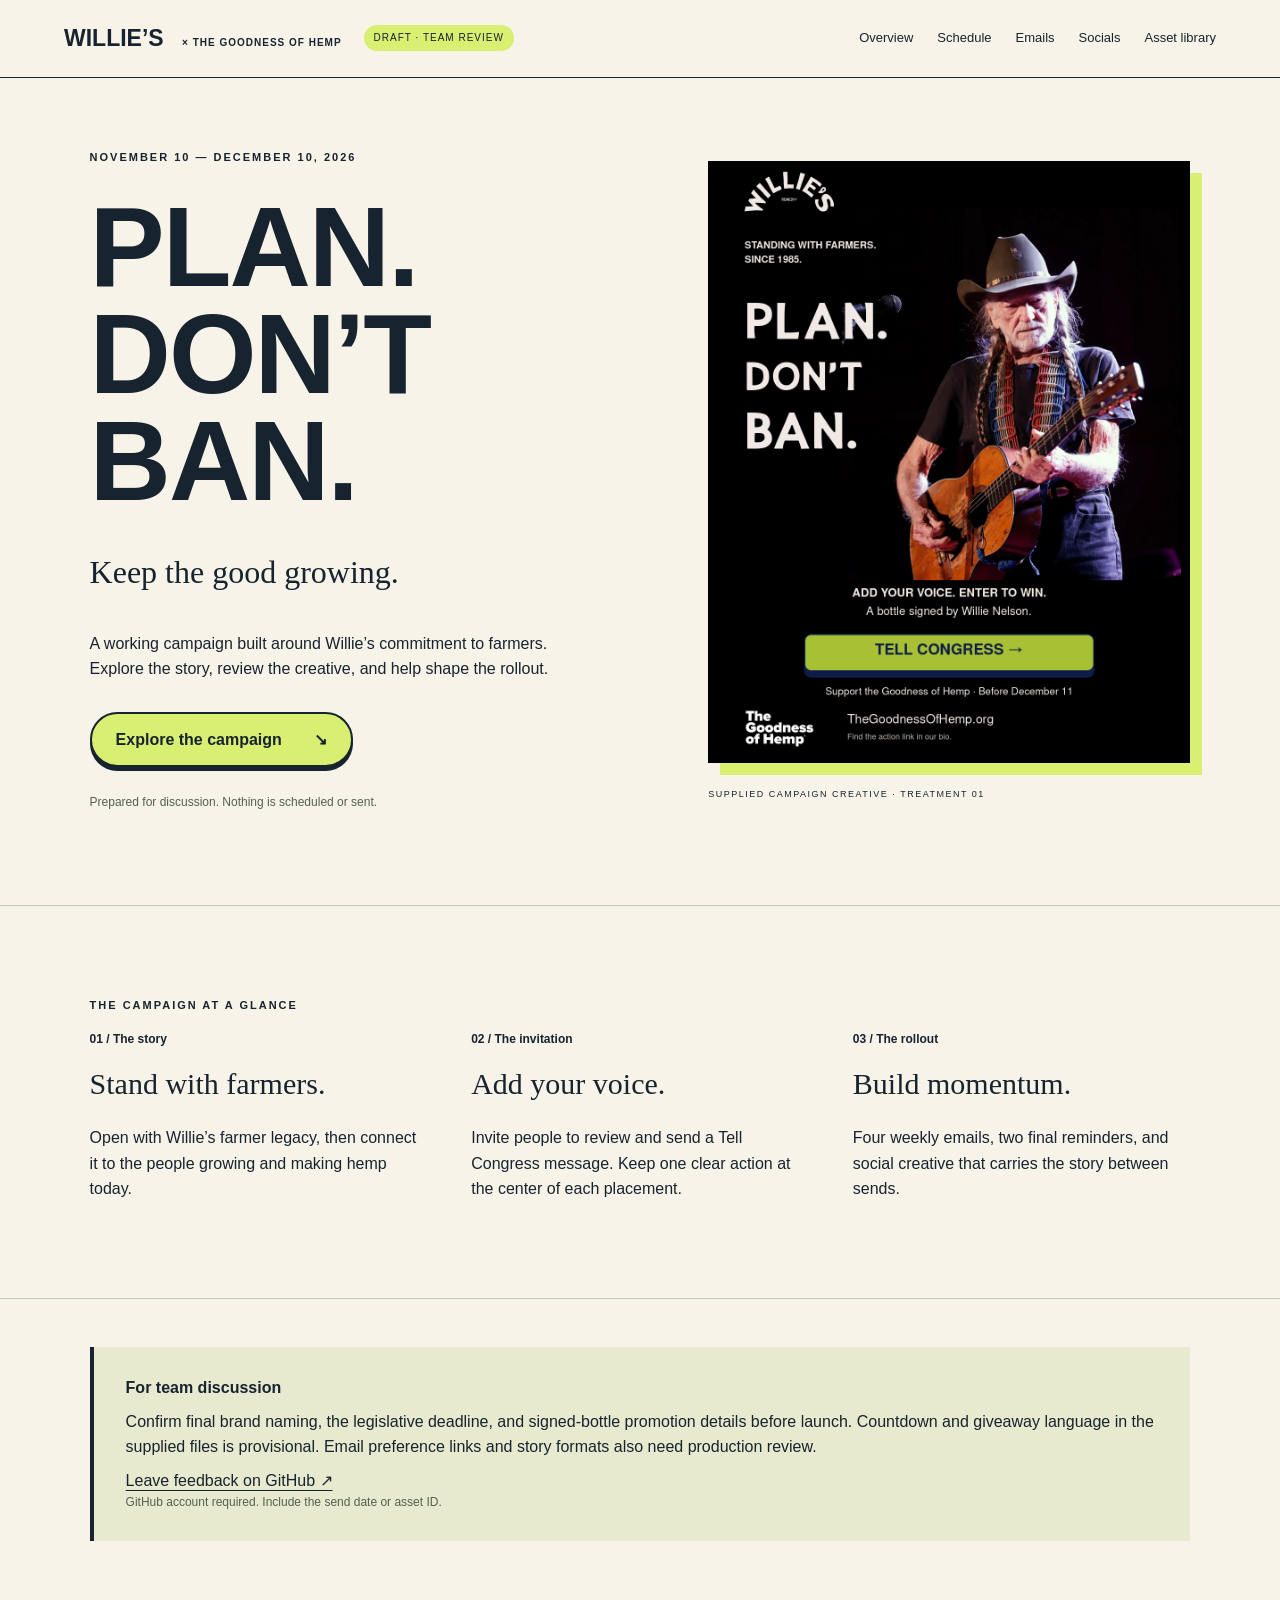
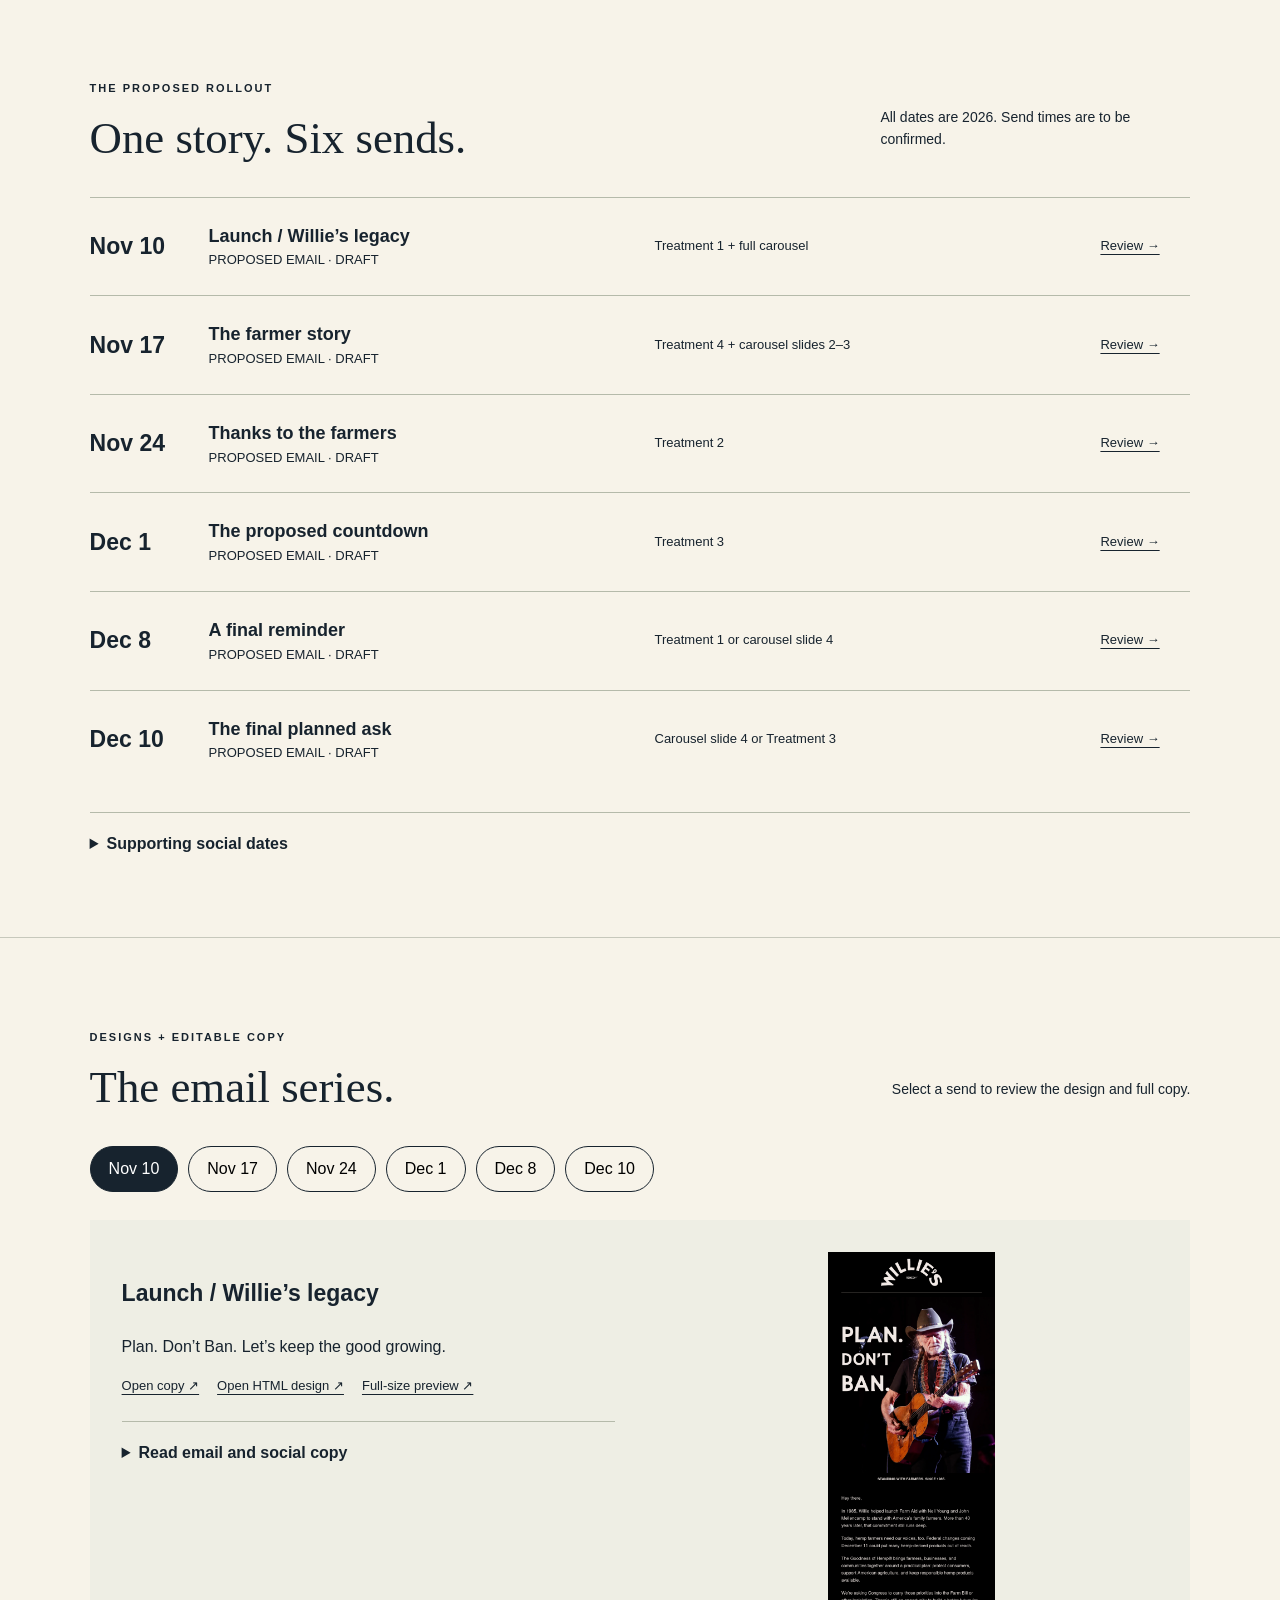
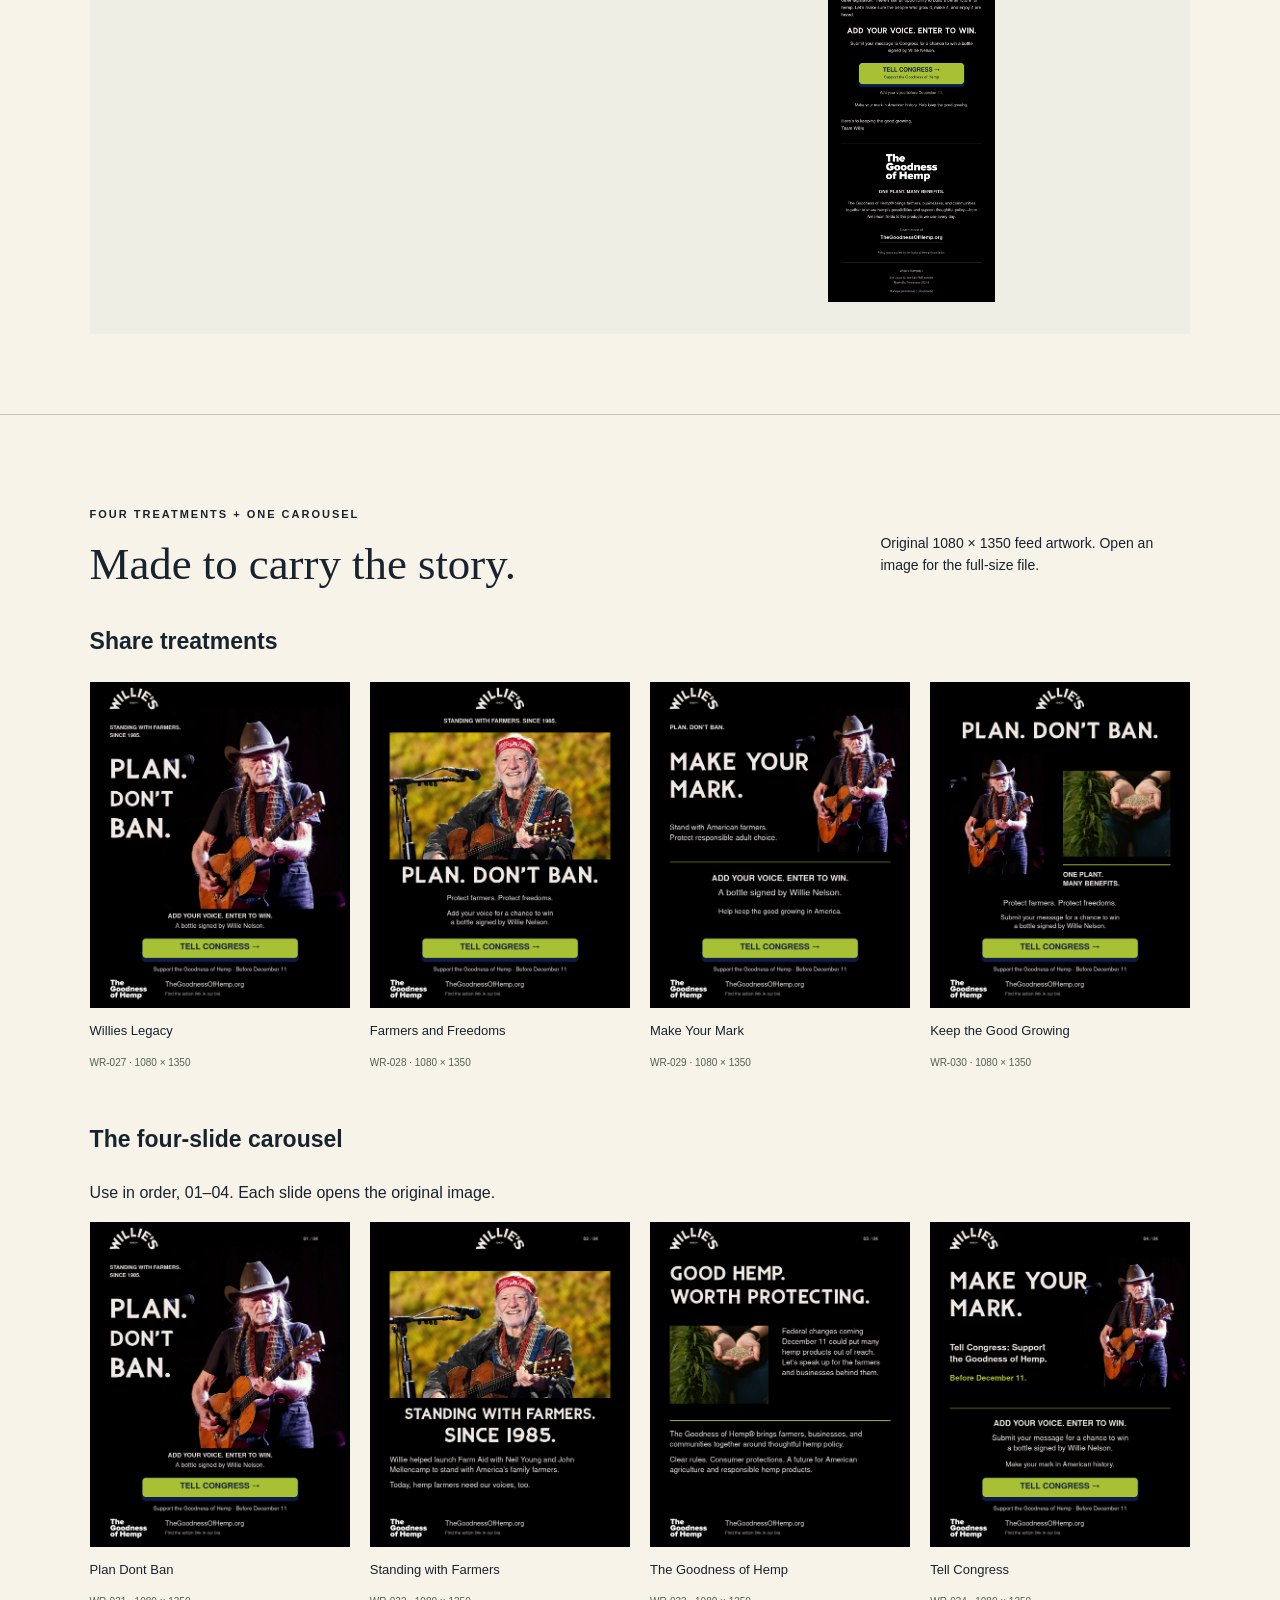
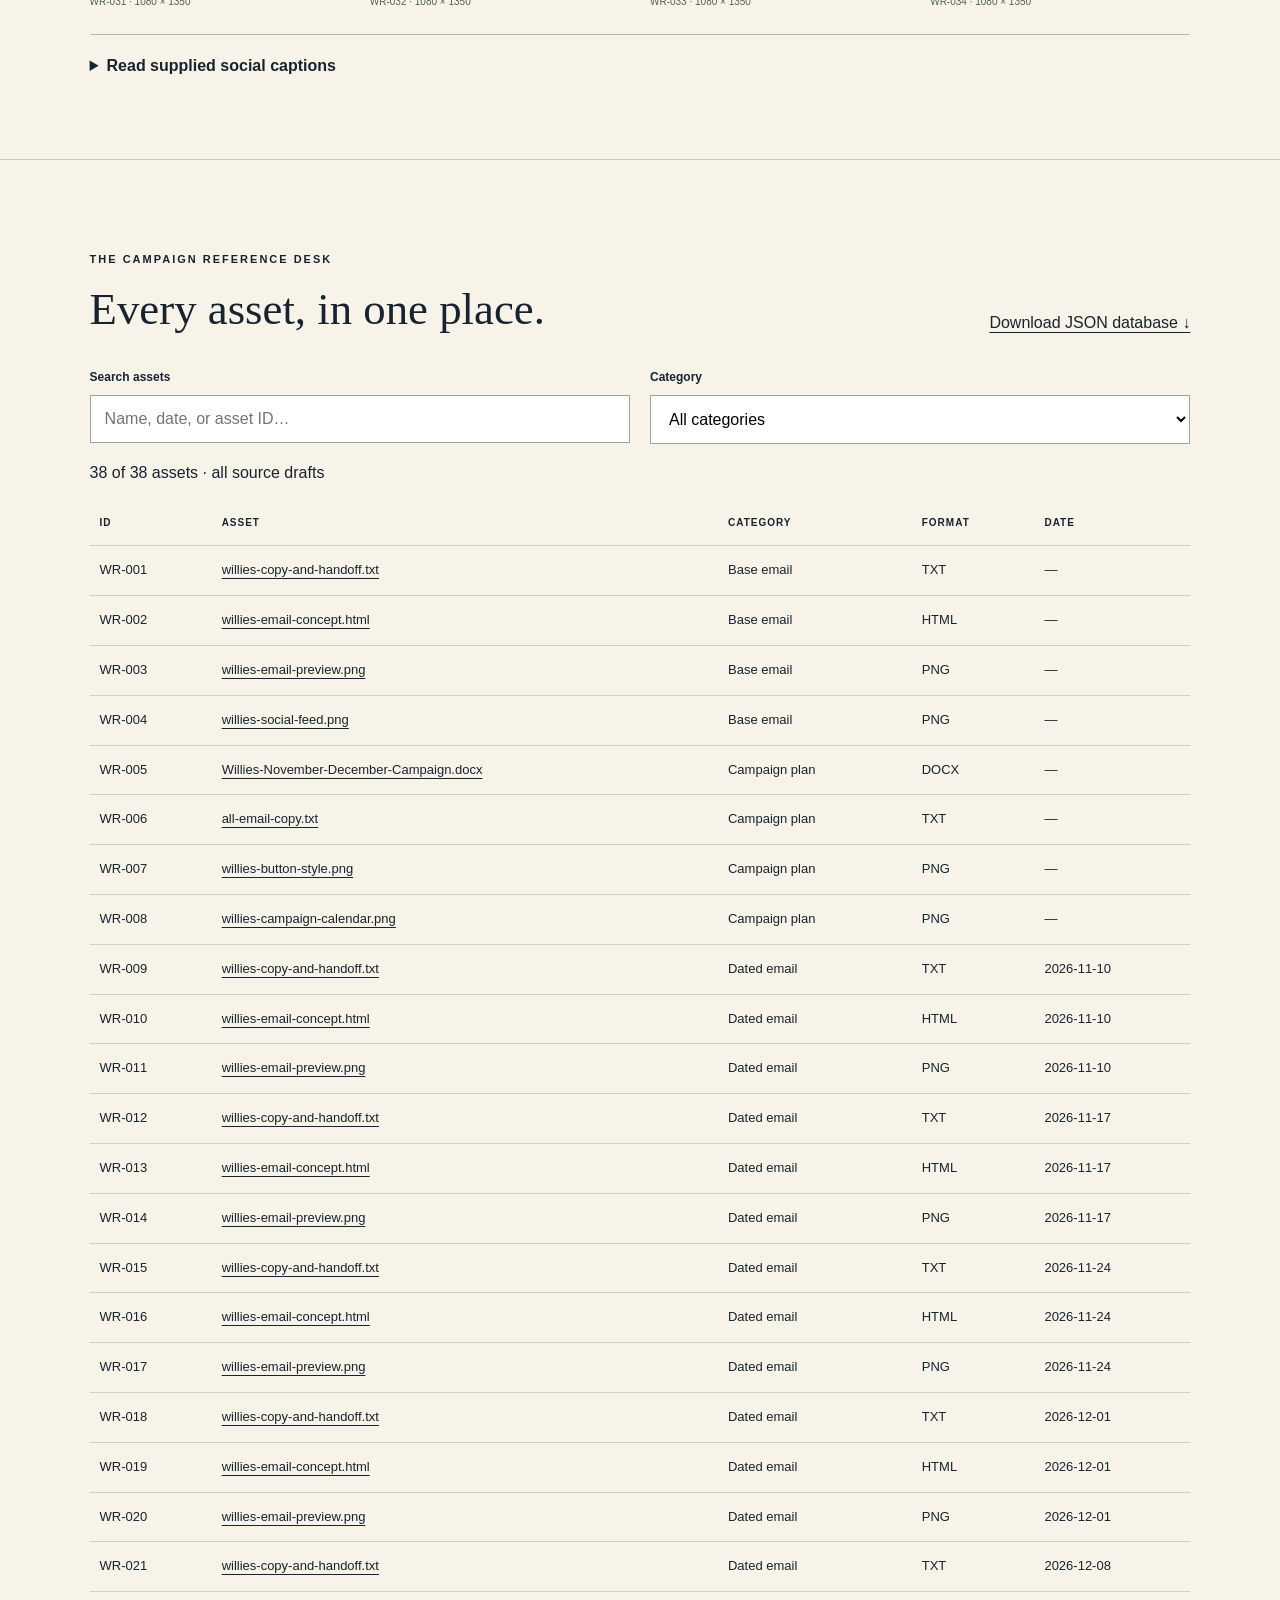
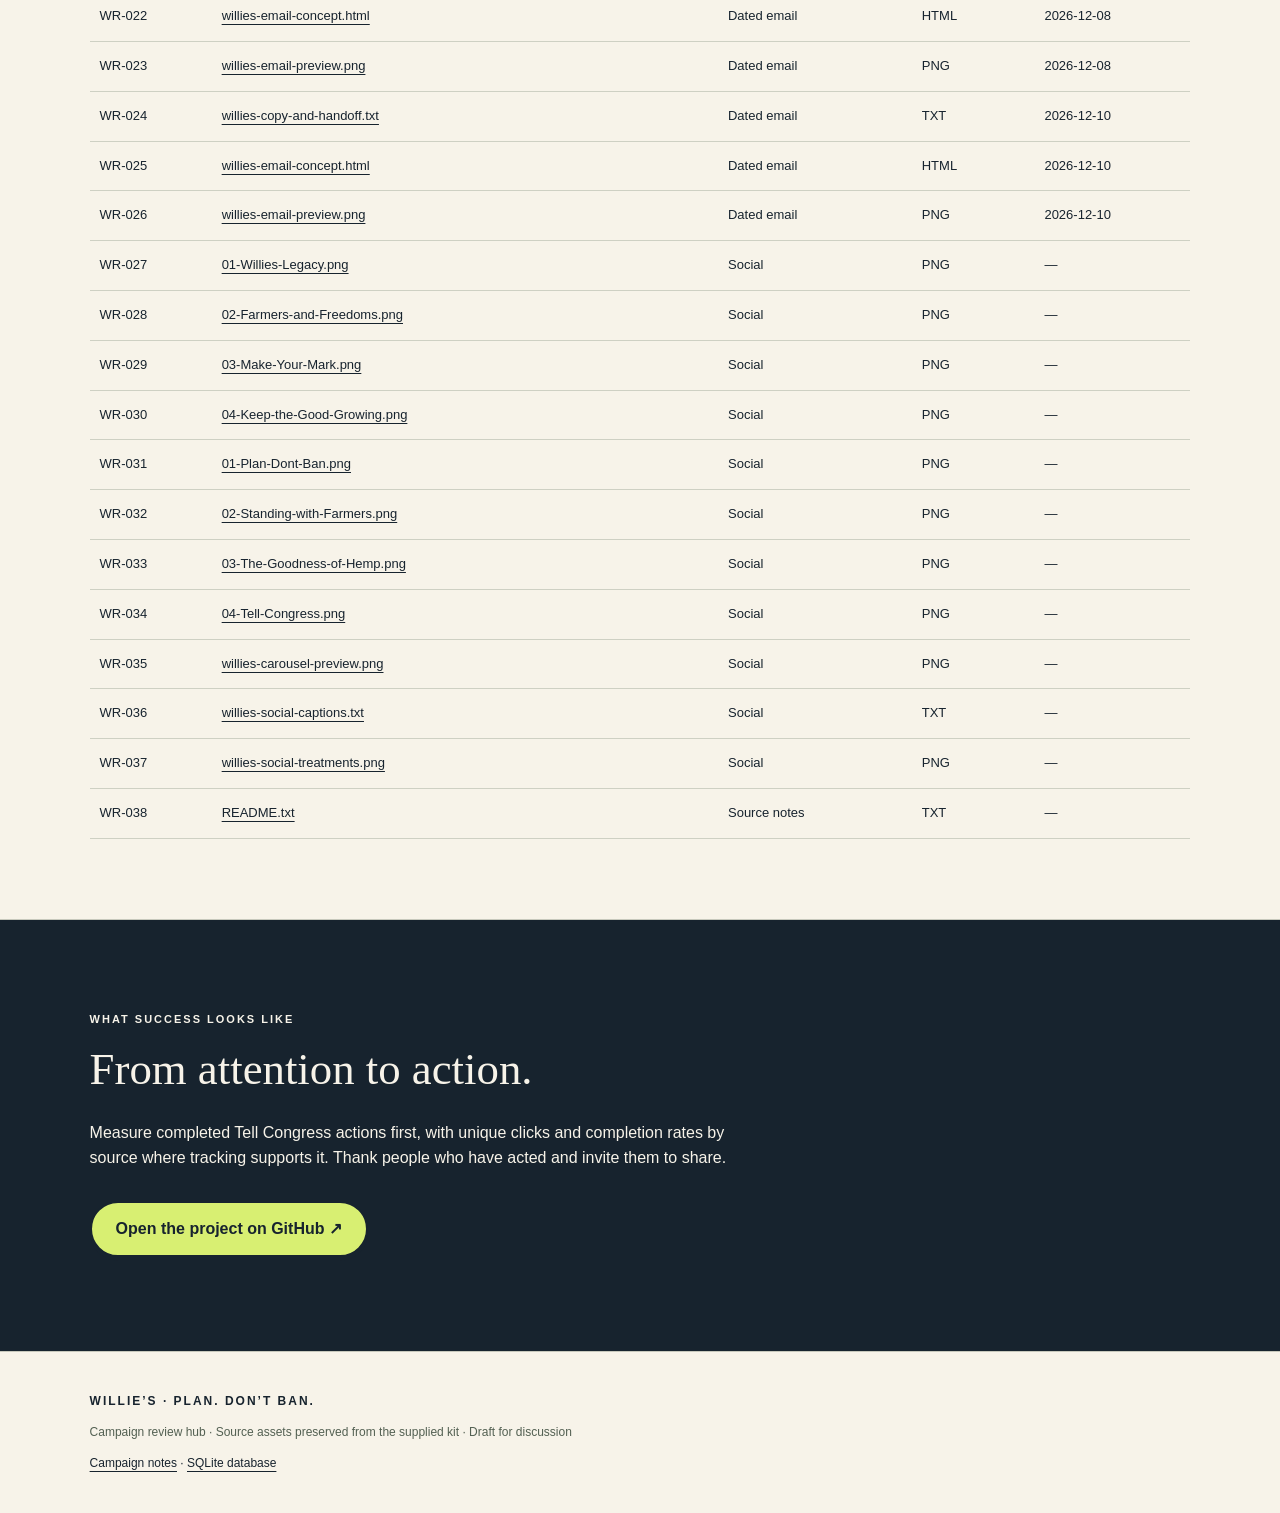
==== index.html @ 74d14308 "Add campaign review website with schedule, emails, and social library" ====
<!doctype html>
<html lang="en"><head><meta charset="utf-8"><meta name="viewport" content="width=device-width,initial-scale=1"><title>Willie’s · Plan. Don’t Ban. | Campaign Review</title><meta name="description" content="Team review hub for Willie’s Plan. Don’t Ban. campaign: schedule, emails, social creative, and asset library."><link rel="stylesheet" href="review.css"></head><body>
<header><a class="brand" href="#overview">WILLIE’S <span>× THE GOODNESS OF HEMP</span></a><span class="status">DRAFT · TEAM REVIEW</span><nav aria-label="Campaign navigation"><a href="#overview">Overview</a><a href="#schedule">Schedule</a><a href="#emails">Emails</a><a href="#social">Socials</a><a href="#library">Asset library</a></nav></header>
<main><section id="overview" class="hero"><div><p class="eyebrow">NOVEMBER 10 — DECEMBER 10, 2026</p><h1>PLAN.<br>DON’T BAN.</h1><p class="intro">Keep the good growing.</p><p>A working campaign built around Willie’s commitment to farmers. Explore the story, review the creative, and help shape the rollout.</p><a class="button" href="#schedule">Explore the campaign <span>↘</span></a><p class="small">Prepared for discussion. Nothing is scheduled or sent.</p></div><figure><img src="assets/04-Social/01-Share-treatments/01-Willies-Legacy.png" alt="Willie’s legacy campaign artwork" fetchpriority="high"><figcaption>SUPPLIED CAMPAIGN CREATIVE · TREATMENT 01</figcaption></figure></section>
<section class="direction"><p class="eyebrow">THE CAMPAIGN AT A GLANCE</p><div class="three"><article><b>01 / The story</b><h2>Stand with farmers.</h2><p>Open with Willie’s farmer legacy, then connect it to the people growing and making hemp today.</p></article><article><b>02 / The invitation</b><h2>Add your voice.</h2><p>Invite people to review and send a Tell Congress message. Keep one clear action at the center of each placement.</p></article><article><b>03 / The rollout</b><h2>Build momentum.</h2><p>Four weekly emails, two final reminders, and social creative that carries the story between sends.</p></article></div></section>
<aside class="reviewnote"><strong>For team discussion</strong><p>Confirm final brand naming, the legislative deadline, and signed-bottle promotion details before launch. Countdown and giveaway language in the supplied files is provisional. Email preference links and story formats also need production review.</p><a href="https://github.com/Tangent-West/GOH_willies/issues/new" target="_blank" rel="noopener">Leave feedback on GitHub ↗</a><span class="small">GitHub account required. Include the send date or asset ID.</span></aside>
<section id="schedule"><div class="sectionhead"><div><p class="eyebrow">THE PROPOSED ROLLOUT</p><h2>One story. Six sends.</h2></div><p>All dates are 2026. Send times are to be confirmed.</p></div><div class="schedule" id="scheduleRows"></div><details><summary>Supporting social dates</summary><p>Nov 12: full carousel · Nov 19: farmer story · Nov 26: community thanks · Dec 3: carousel reshare · Dec 9: story reminder. Adapt supplied feed artwork for stories before posting.</p></details></section>
<section id="emails"><div class="sectionhead"><div><p class="eyebrow">DESIGNS + EDITABLE COPY</p><h2>The email series.</h2></div><p>Select a send to review the design and full copy.</p></div><div id="emailTabs" class="tabs" role="group" aria-label="Choose an email"></div><div class="emailreview"><div><h3 id="emailTitle"></h3><p id="emailSubject"></p><div id="emailLinks" class="links"></div><details><summary>Read email and social copy</summary><pre id="emailCopy"></pre></details></div><a id="emailImageLink" target="_blank" rel="noopener"><img id="emailImage" alt="Selected campaign email design" loading="lazy"></a></div></section>
<section id="social"><div class="sectionhead"><div><p class="eyebrow">FOUR TREATMENTS + ONE CAROUSEL</p><h2>Made to carry the story.</h2></div><p>Original 1080 × 1350 feed artwork. Open an image for the full-size file.</p></div><h3>Share treatments</h3><div id="socialGrid" class="grid"></div><h3 class="subhead">The four-slide carousel</h3><p>Use in order, 01–04. Each slide opens the original image.</p><div id="carouselGrid" class="grid"></div><details><summary>Read supplied social captions</summary><pre id="socialCopy"></pre></details></section>
<section id="library"><div class="sectionhead"><div><p class="eyebrow">THE CAMPAIGN REFERENCE DESK</p><h2>Every asset, in one place.</h2></div><a href="asset-catalog.json" download>Download JSON database ↓</a></div><div class="filters"><label>Search assets<input id="search" type="search" placeholder="Name, date, or asset ID…"></label><label>Category<select id="category"><option value="">All categories</option><option>Base email</option><option>Campaign plan</option><option>Dated email</option><option>Social</option><option>Source notes</option></select></label></div><p id="count" aria-live="polite"></p><div class="tablewrap"><table><thead><tr><th>ID</th><th>Asset</th><th>Category</th><th>Format</th><th>Date</th></tr></thead><tbody id="assetRows"></tbody></table></div></section>
<section class="closing"><p class="eyebrow">WHAT SUCCESS LOOKS LIKE</p><h2>From attention to action.</h2><p>Measure completed Tell Congress actions first, with unique clicks and completion rates by source where tracking supports it. Thank people who have acted and invite them to share.</p><a class="button" href="https://github.com/Tangent-West/GOH_willies">Open the project on GitHub ↗</a></section></main><footer><b>WILLIE’S · PLAN. DON’T BAN.</b><p>Campaign review hub · Source assets preserved from the supplied kit · Draft for discussion</p><a href="README.md">Campaign notes</a> · <a href="asset-catalog.sqlite" download>SQLite database</a></footer><script src="review-data.js"></script><script src="review.js"></script></body></html>
---- review.css ----
*{box-sizing:border-box}html{scroll-behavior:smooth;scroll-padding-top:150px}body{margin:0;background:#f7f3e9;color:#17232e;font:16px/1.6 Arial,sans-serif}a{color:inherit;text-underline-offset:4px}a:focus-visible,button:focus-visible,input:focus-visible,select:focus-visible,summary:focus-visible{outline:3px solid #587700;outline-offset:5px}header{position:sticky;top:0;z-index:10;background:#f7f3e9f5;border-bottom:1px solid #17232e;padding:20px 5%;display:flex;align-items:center;gap:22px;flex-wrap:wrap}.brand{font-weight:900;font-size:23px;text-decoration:none}.brand span{font-size:10px;letter-spacing:1px;margin-left:12px}.status{font-size:10px;letter-spacing:1px;background:#d8ef72;padding:5px 10px;border-radius:30px}nav{display:flex;gap:24px;margin-left:auto}nav a{font-size:13px;text-decoration:none}nav a:hover{text-decoration:underline}main{max-width:1440px;margin:auto}section{padding:80px 7%;border-bottom:1px solid #c7c8bc}.hero{display:grid;grid-template-columns:1.1fr 1fr;gap:8%;align-items:center;padding-top:60px}.eyebrow{font-size:11px;font-weight:700;letter-spacing:2px}h1{font-family:Impact,'Arial Black',sans-serif;font-size:clamp(64px,8.8vw,128px);line-height:.95;letter-spacing:-2px;margin:28px 0}h2{font-family:Georgia,serif;font-size:clamp(28px,3.5vw,46px);line-height:1.15;font-weight:400;margin:16px 0 24px}h3{font-size:23px}.hero p{max-width:470px}.intro{font-family:Georgia,serif;font-size:32px}.button{display:inline-flex;background:#d8ef72;border:2px solid #17232e;border-radius:28px;box-shadow:0 4px 0 #17232e;padding:13px 24px;font-weight:bold;text-decoration:none;gap:32px;margin:14px 0}.button:hover{transform:translateY(-2px)}figure{margin:0}figure img{width:100%;display:block;box-shadow:12px 12px 0 #d8ef72}figcaption{font-size:9px;letter-spacing:1.5px;margin-top:24px}.small{font-size:12px;color:#536052;display:block}.three{display:grid;grid-template-columns:repeat(3,1fr);gap:44px}.three b{font-size:12px}.three h2{font-size:30px}.reviewnote{margin:48px 7%;padding:28px 32px;background:#e7eacf;border-left:4px solid #17232e}.reviewnote p{margin:8px 0}.sectionhead{display:flex;justify-content:space-between;align-items:end;gap:30px;margin-bottom:32px}.sectionhead>p{max-width:310px;font-size:14px}.sectionhead h2{margin-bottom:0}.schedule article{display:grid;grid-template-columns:95px 1fr 1fr 90px;gap:24px;align-items:center;padding:24px 0;border-top:1px solid #b5baaa}.schedule strong{font-size:23px}.schedule h3{margin:0;font-size:18px}.schedule p{font-size:13px;margin:0}.schedule a{font-size:13px}details{margin-top:24px;border-top:1px solid #b5baaa;padding-top:18px}summary{font-weight:bold;cursor:pointer}.tabs{display:flex;gap:10px;flex-wrap:wrap;margin-bottom:28px}button{font:inherit;cursor:pointer;background:transparent;border:1px solid #17232e;border-radius:30px;padding:9px 18px}button[aria-pressed=true]{background:#17232e;color:#fff}.emailreview{display:grid;grid-template-columns:1fr 1fr;gap:50px;background:#eeeee4;padding:32px}.emailreview img{display:block;width:100%;max-height:650px;object-fit:contain;object-position:top}.links{display:flex;flex-wrap:wrap;gap:18px;font-size:13px}pre{white-space:pre-wrap;font:14px/1.7 Arial,sans-serif;max-height:550px;overflow:auto}.grid{display:grid;grid-template-columns:repeat(4,1fr);gap:20px}.grid img{display:block;width:100%;transition:transform .2s}.grid a:hover img{transform:translateY(-4px)}.grid p{font-size:13px}.grid .small{font-size:10px}.subhead{margin-top:50px}.filters{display:flex;gap:20px}label{font-size:12px;font-weight:bold;flex:1}input,select{display:block;width:100%;margin-top:8px;padding:14px;border:1px solid #9da58f;border-radius:0;background:#fff;font:16px Arial,sans-serif}table{width:100%;border-collapse:collapse;font-size:13px}th,td{text-align:left;border-bottom:1px solid #ced0c3;padding:14px 10px}th{font-size:10px;text-transform:uppercase;letter-spacing:1px}.tablewrap{overflow:auto}.closing{background:#17232e;color:#f7f3e9}.closing p{max-width:650px}.closing .button{color:#17232e}footer{padding:40px 7%;font-size:12px}footer b{letter-spacing:2px}footer p{color:#536052}@media(max-width:800px){header{padding:15px 5%;gap:12px}nav{width:100%;gap:20px;overflow:auto}.brand span{display:none}section{padding:50px 6%}.hero{grid-template-columns:1fr;gap:40px}.hero figure{max-width:450px}.three{grid-template-columns:1fr;gap:20px}.sectionhead{display:block}.schedule article{grid-template-columns:75px 1fr}.schedule article p{grid-column:2}.schedule article a{grid-column:2}.emailreview{grid-template-columns:1fr;padding:20px;gap:25px}.grid{grid-template-columns:repeat(2,1fr)}.filters{flex-direction:column}.reviewnote{margin:30px 6%}h1{font-size:86px}}@media(prefers-reduced-motion:reduce){html{scroll-behavior:auto}*{transition:none!important}}
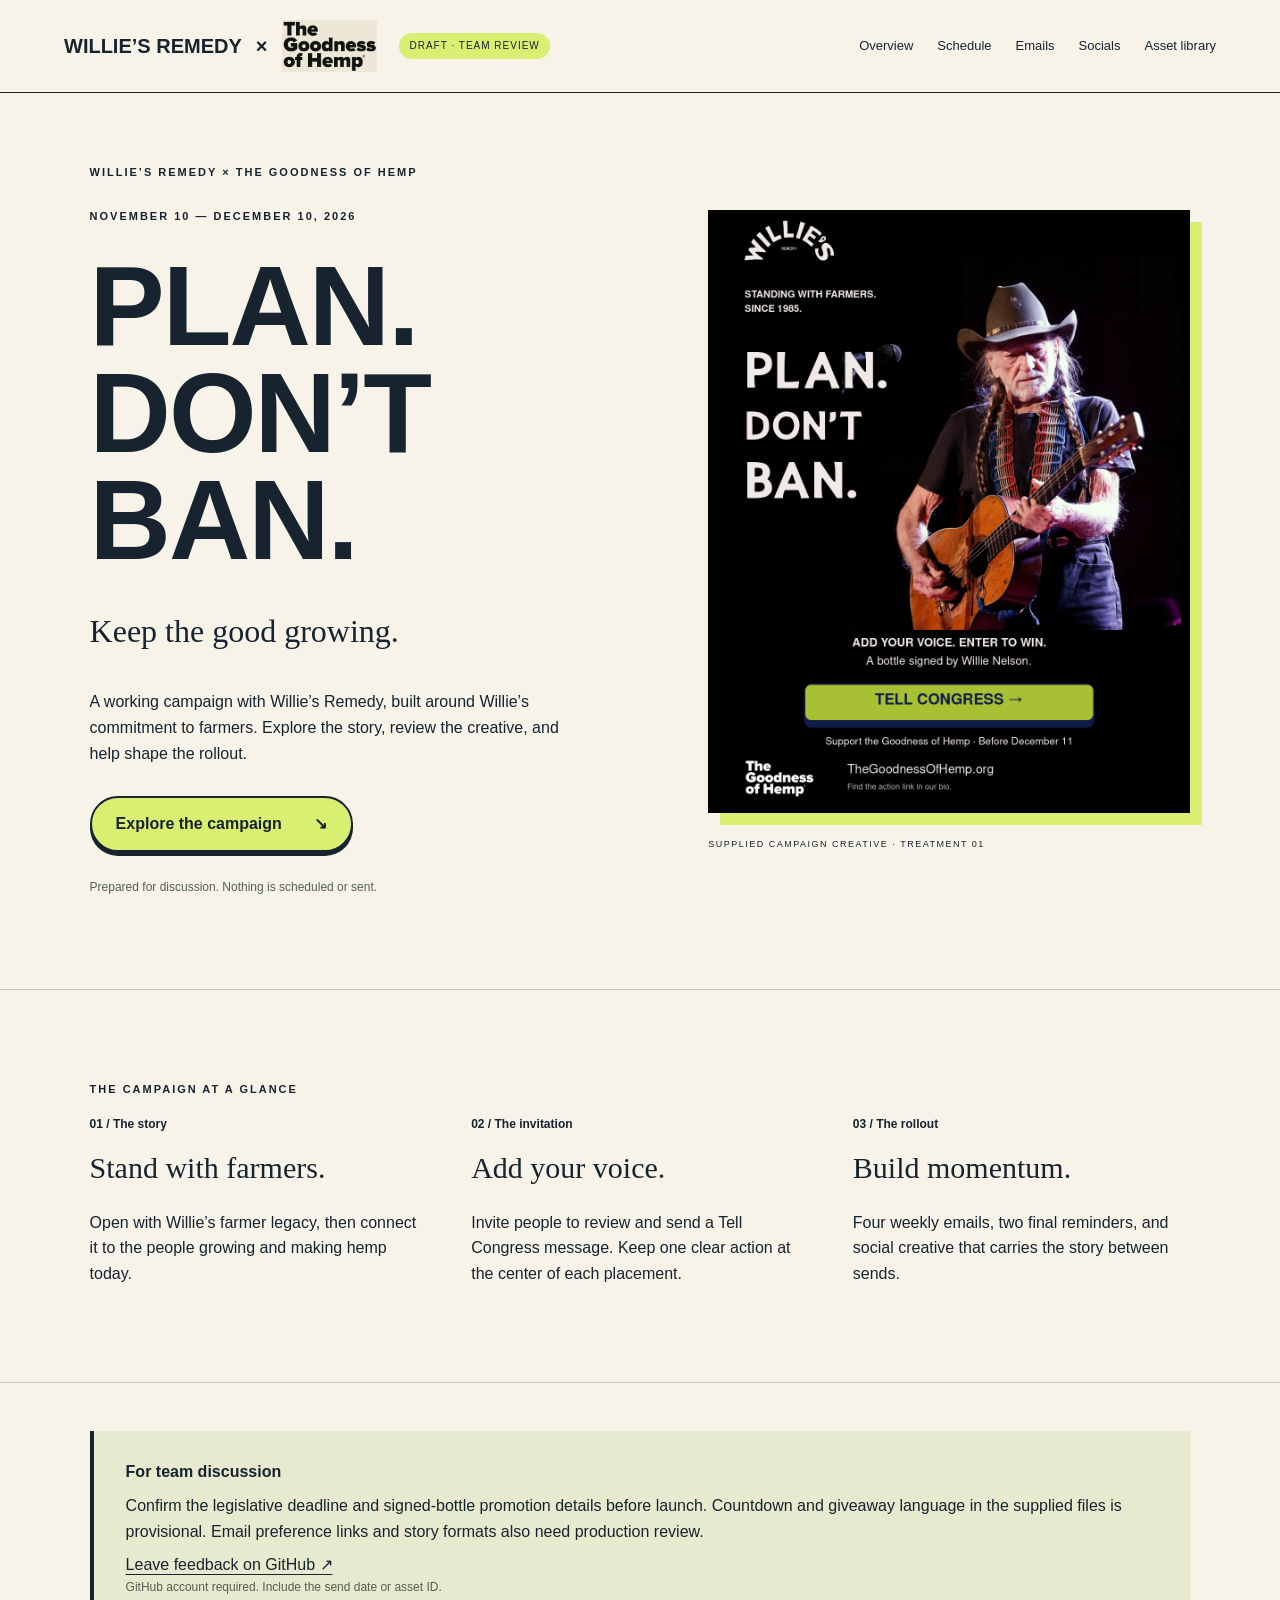
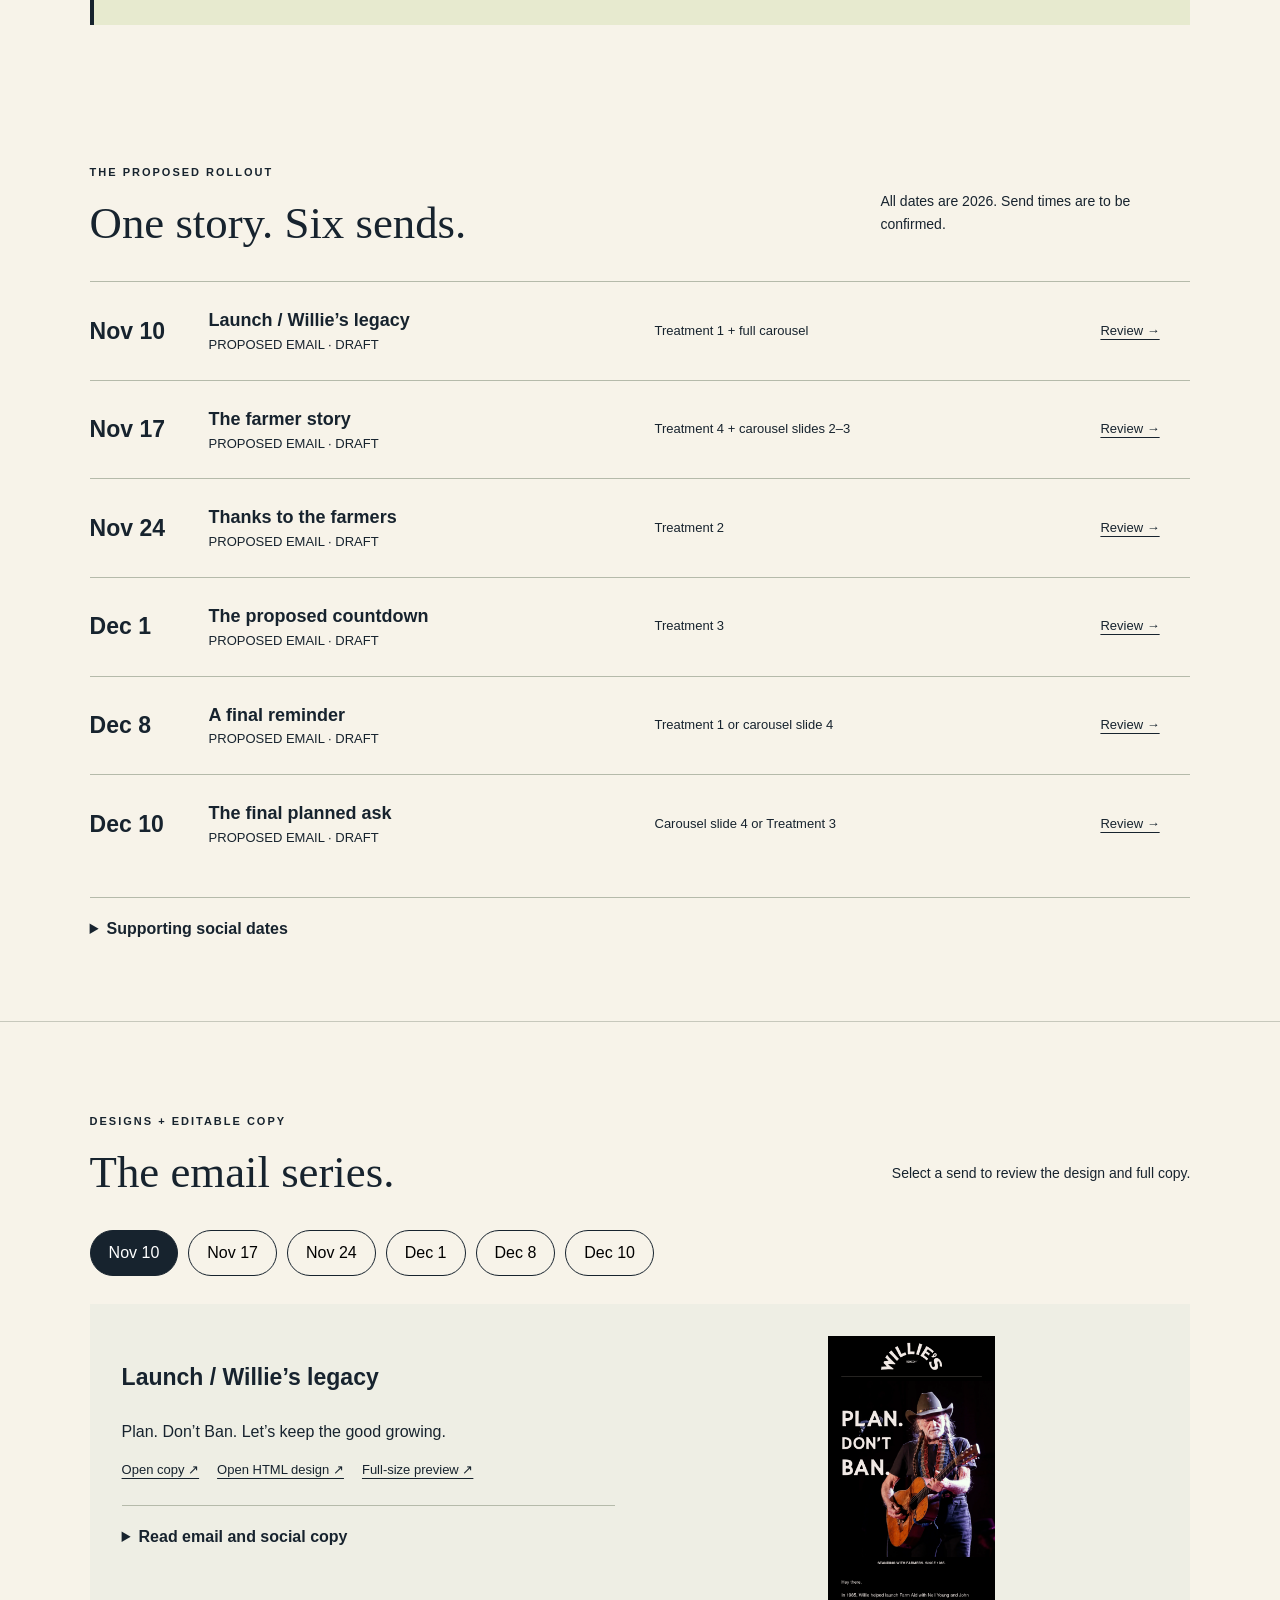
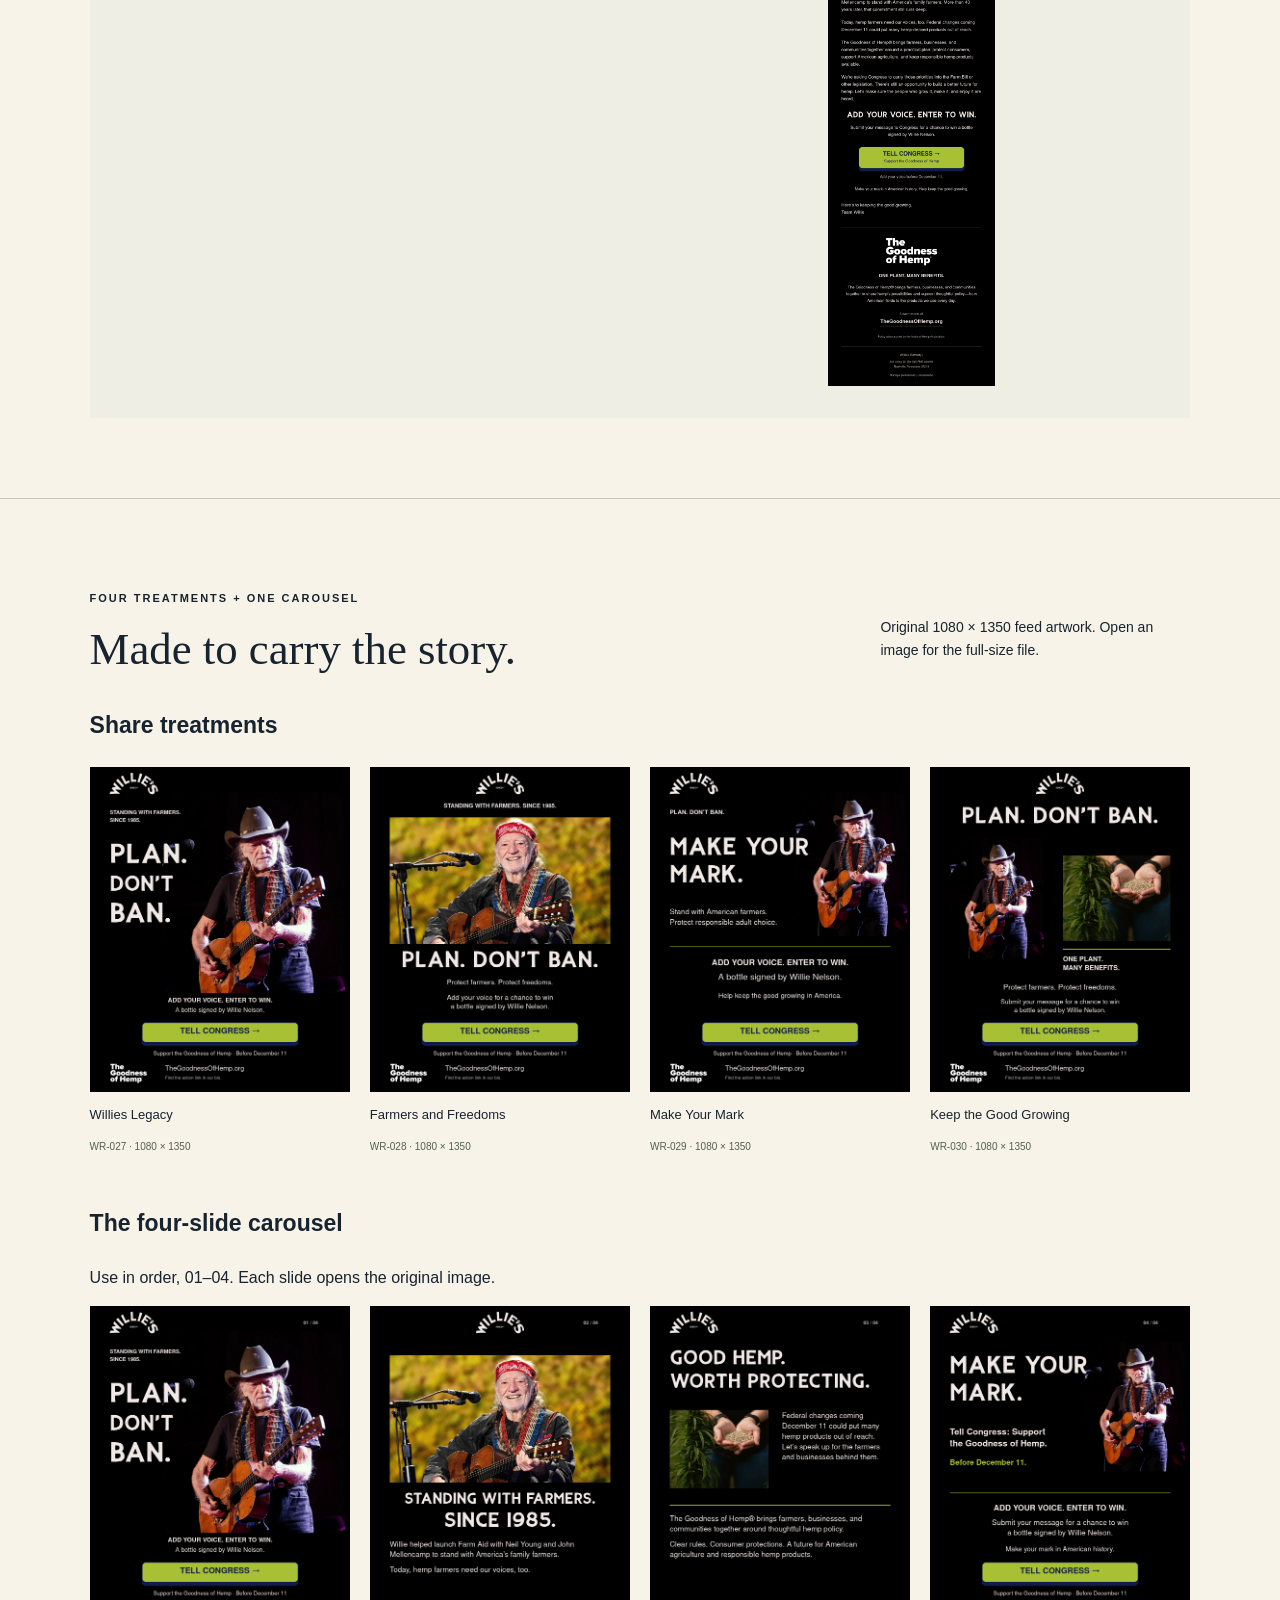
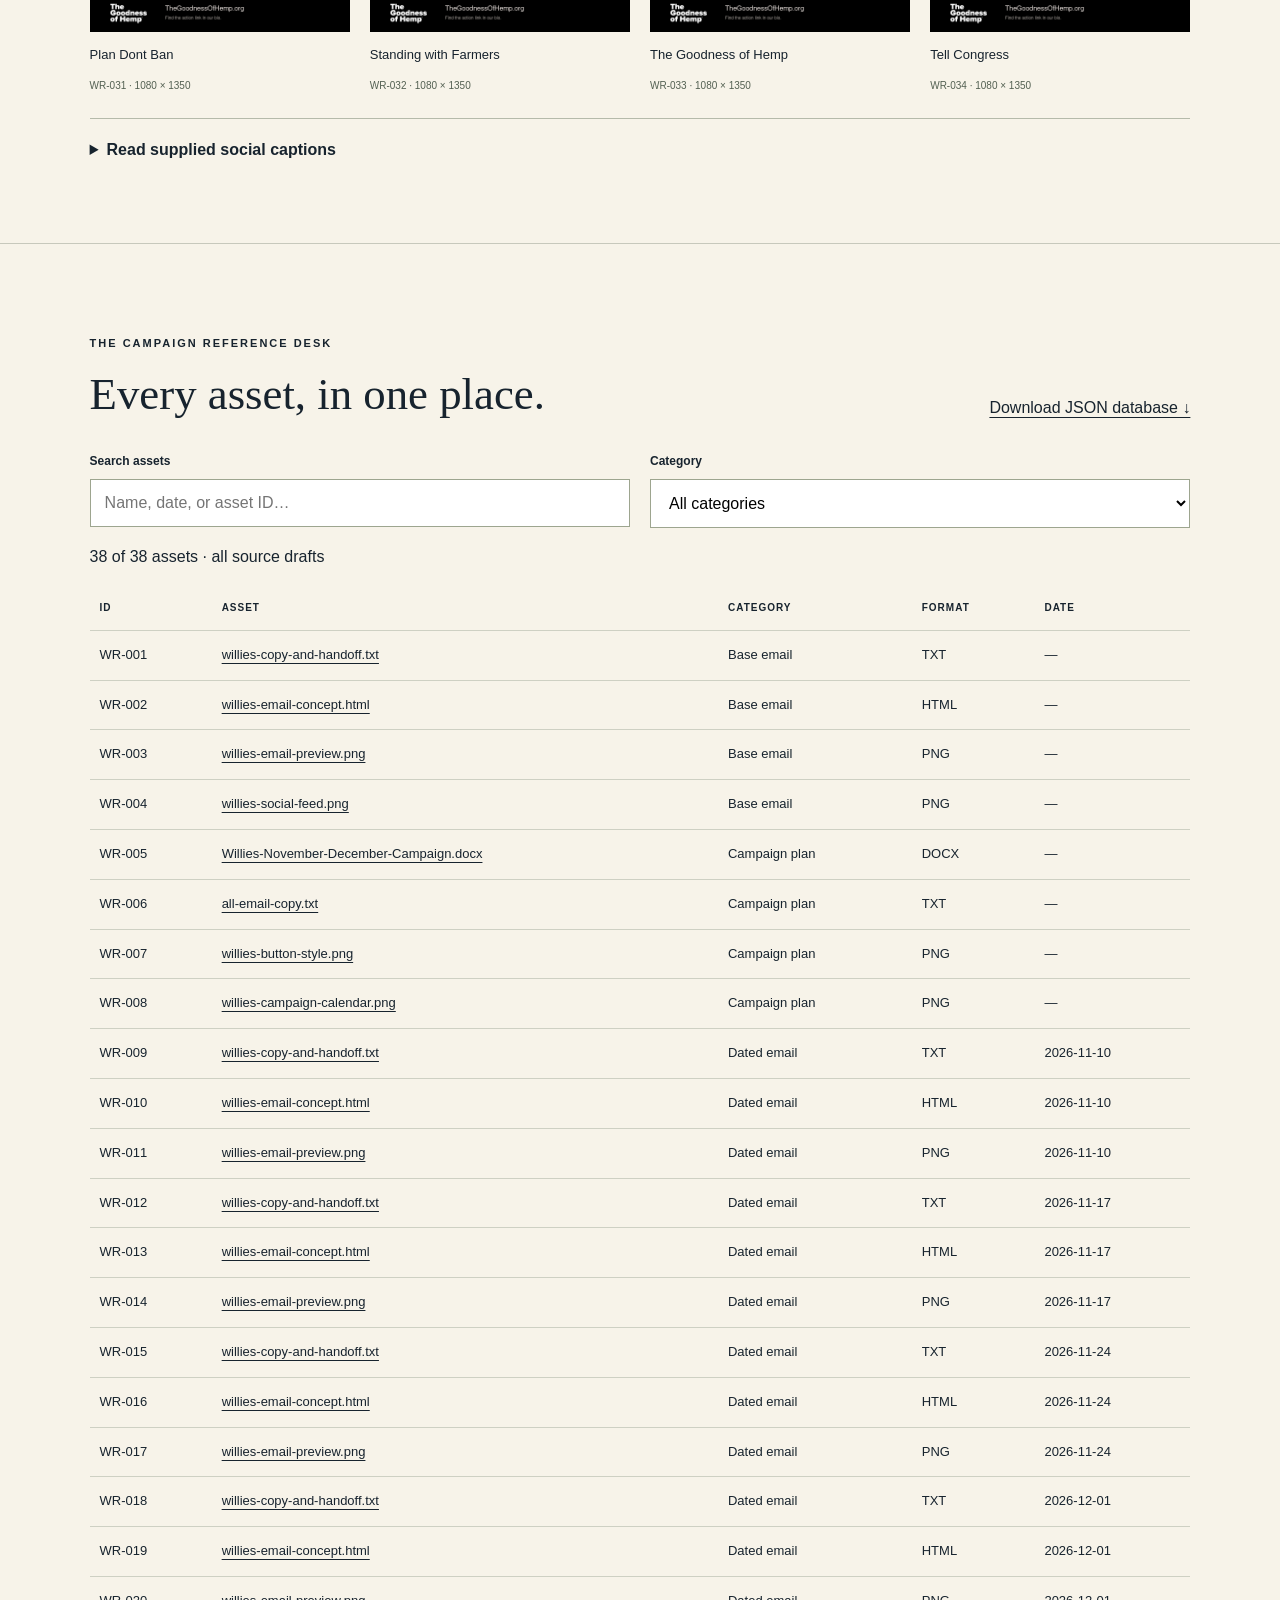
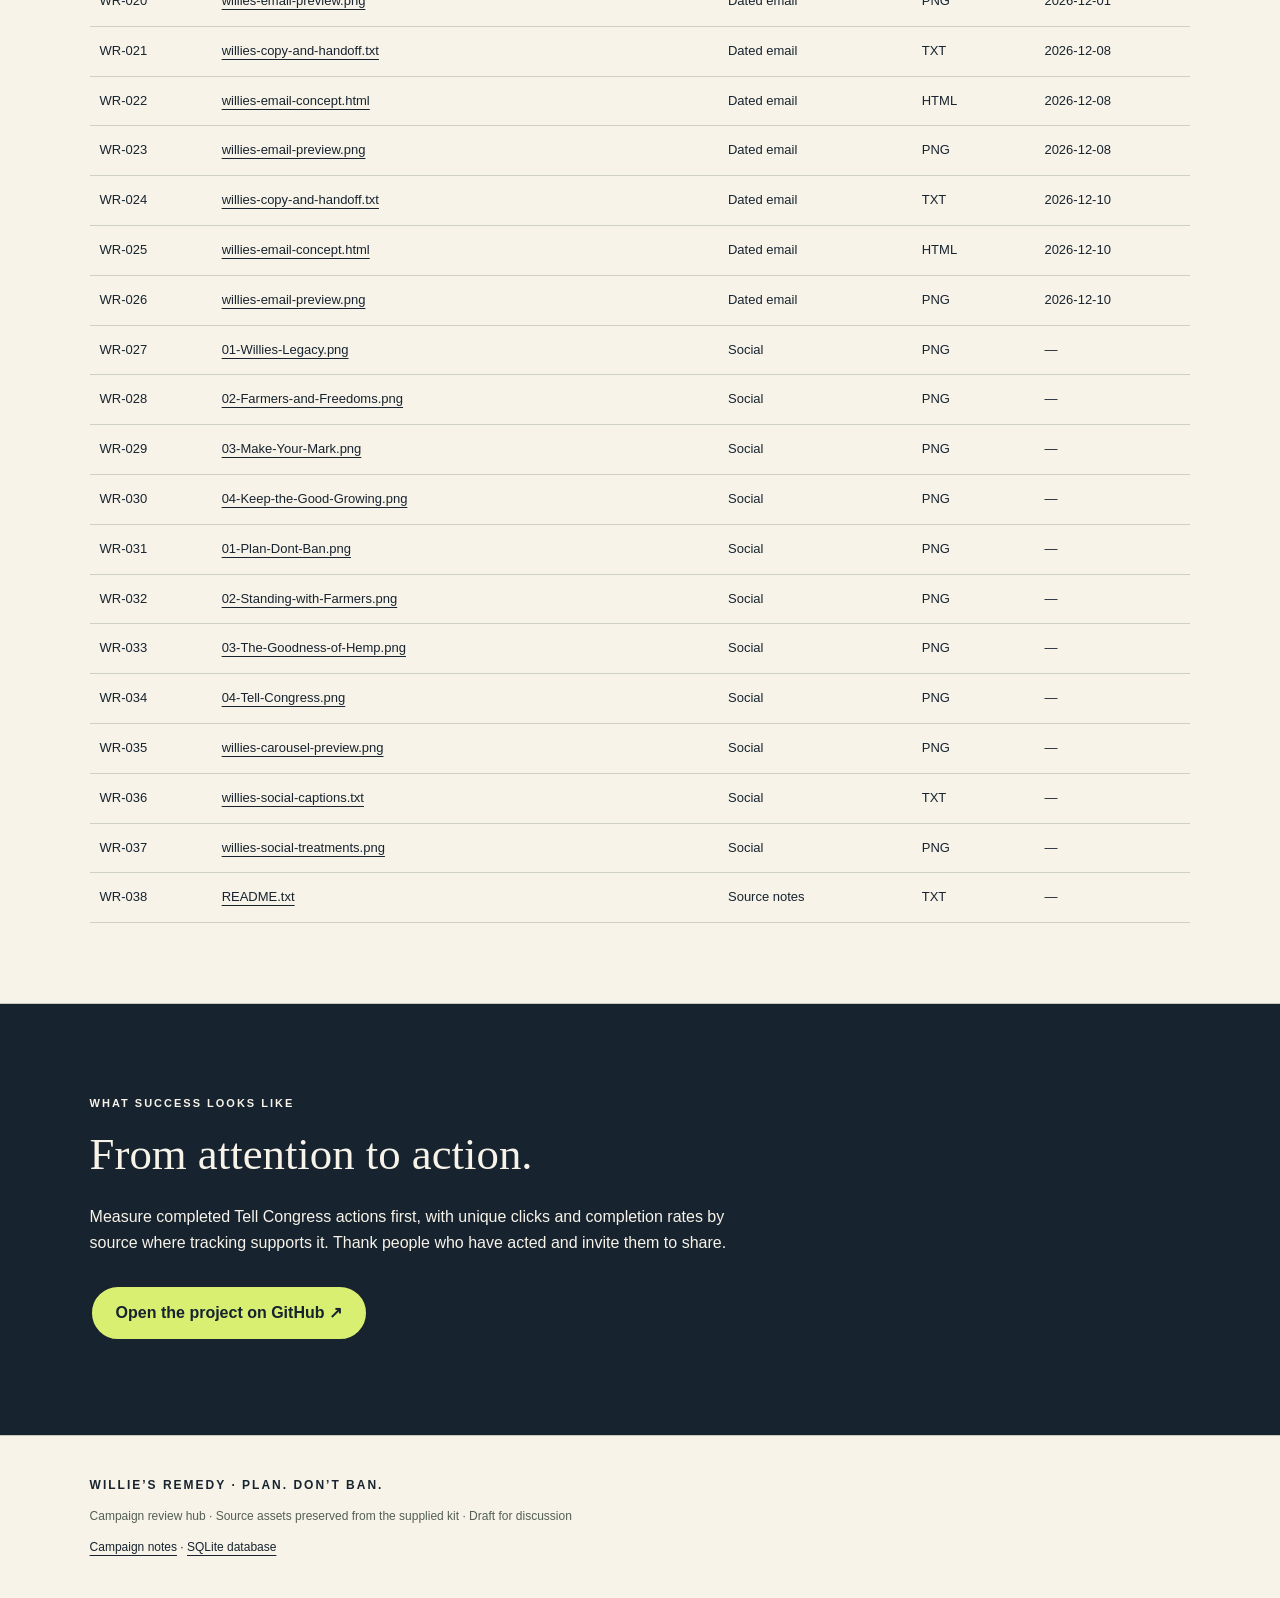
==== commit 7cfd784b: "Use actual GOH logo and Willie’s Remedy campaign branding" ====
--- a/index.html
+++ b/index.html
@@ -1,11 +1,11 @@
 <!doctype html>
-<html lang="en"><head><meta charset="utf-8"><meta name="viewport" content="width=device-width,initial-scale=1"><title>Willie’s · Plan. Don’t Ban. | Campaign Review</title><meta name="description" content="Team review hub for Willie’s Plan. Don’t Ban. campaign: schedule, emails, social creative, and asset library."><link rel="stylesheet" href="review.css"></head><body>
-<header><a class="brand" href="#overview">WILLIE’S <span>× THE GOODNESS OF HEMP</span></a><span class="status">DRAFT · TEAM REVIEW</span><nav aria-label="Campaign navigation"><a href="#overview">Overview</a><a href="#schedule">Schedule</a><a href="#emails">Emails</a><a href="#social">Socials</a><a href="#library">Asset library</a></nav></header>
-<main><section id="overview" class="hero"><div><p class="eyebrow">NOVEMBER 10 — DECEMBER 10, 2026</p><h1>PLAN.<br>DON’T BAN.</h1><p class="intro">Keep the good growing.</p><p>A working campaign built around Willie’s commitment to farmers. Explore the story, review the creative, and help shape the rollout.</p><a class="button" href="#schedule">Explore the campaign <span>↘</span></a><p class="small">Prepared for discussion. Nothing is scheduled or sent.</p></div><figure><img src="assets/04-Social/01-Share-treatments/01-Willies-Legacy.png" alt="Willie’s legacy campaign artwork" fetchpriority="high"><figcaption>SUPPLIED CAMPAIGN CREATIVE · TREATMENT 01</figcaption></figure></section>
+<html lang="en"><head><meta charset="utf-8"><meta name="viewport" content="width=device-width,initial-scale=1"><title>Willie’s Remedy · Plan. Don’t Ban. | Campaign Review</title><meta name="description" content="Team review hub for Willie’s Remedy Plan. Don’t Ban. campaign: schedule, emails, social creative, and asset library."><link rel="stylesheet" href="review.css"></head><body>
+<header><a class="brand" href="#overview"><span class="remedy-name">WILLIE’S REMEDY</span><span class="brand-times" aria-hidden="true">×</span><img class="goh-logo" src="site-assets/goh-logo.png" alt="The Goodness of Hemp"></a><span class="status">DRAFT · TEAM REVIEW</span><nav aria-label="Campaign navigation"><a href="#overview">Overview</a><a href="#schedule">Schedule</a><a href="#emails">Emails</a><a href="#social">Socials</a><a href="#library">Asset library</a></nav></header>
+<main><section id="overview" class="hero"><div><p class="eyebrow partner-line">WILLIE’S REMEDY × THE GOODNESS OF HEMP</p><p class="eyebrow">NOVEMBER 10 — DECEMBER 10, 2026</p><h1>PLAN.<br>DON’T BAN.</h1><p class="intro">Keep the good growing.</p><p>A working campaign with Willie’s Remedy, built around Willie’s commitment to farmers. Explore the story, review the creative, and help shape the rollout.</p><a class="button" href="#schedule">Explore the campaign <span>↘</span></a><p class="small">Prepared for discussion. Nothing is scheduled or sent.</p></div><figure><img src="assets/04-Social/01-Share-treatments/01-Willies-Legacy.png" alt="Willie’s legacy campaign artwork" fetchpriority="high"><figcaption>SUPPLIED CAMPAIGN CREATIVE · TREATMENT 01</figcaption></figure></section>
 <section class="direction"><p class="eyebrow">THE CAMPAIGN AT A GLANCE</p><div class="three"><article><b>01 / The story</b><h2>Stand with farmers.</h2><p>Open with Willie’s farmer legacy, then connect it to the people growing and making hemp today.</p></article><article><b>02 / The invitation</b><h2>Add your voice.</h2><p>Invite people to review and send a Tell Congress message. Keep one clear action at the center of each placement.</p></article><article><b>03 / The rollout</b><h2>Build momentum.</h2><p>Four weekly emails, two final reminders, and social creative that carries the story between sends.</p></article></div></section>
-<aside class="reviewnote"><strong>For team discussion</strong><p>Confirm final brand naming, the legislative deadline, and signed-bottle promotion details before launch. Countdown and giveaway language in the supplied files is provisional. Email preference links and story formats also need production review.</p><a href="https://github.com/Tangent-West/GOH_willies/issues/new" target="_blank" rel="noopener">Leave feedback on GitHub ↗</a><span class="small">GitHub account required. Include the send date or asset ID.</span></aside>
+<aside class="reviewnote"><strong>For team discussion</strong><p>Confirm the legislative deadline and signed-bottle promotion details before launch. Countdown and giveaway language in the supplied files is provisional. Email preference links and story formats also need production review.</p><a href="https://github.com/Tangent-West/GOH_willies/issues/new" target="_blank" rel="noopener">Leave feedback on GitHub ↗</a><span class="small">GitHub account required. Include the send date or asset ID.</span></aside>
 <section id="schedule"><div class="sectionhead"><div><p class="eyebrow">THE PROPOSED ROLLOUT</p><h2>One story. Six sends.</h2></div><p>All dates are 2026. Send times are to be confirmed.</p></div><div class="schedule" id="scheduleRows"></div><details><summary>Supporting social dates</summary><p>Nov 12: full carousel · Nov 19: farmer story · Nov 26: community thanks · Dec 3: carousel reshare · Dec 9: story reminder. Adapt supplied feed artwork for stories before posting.</p></details></section>
 <section id="emails"><div class="sectionhead"><div><p class="eyebrow">DESIGNS + EDITABLE COPY</p><h2>The email series.</h2></div><p>Select a send to review the design and full copy.</p></div><div id="emailTabs" class="tabs" role="group" aria-label="Choose an email"></div><div class="emailreview"><div><h3 id="emailTitle"></h3><p id="emailSubject"></p><div id="emailLinks" class="links"></div><details><summary>Read email and social copy</summary><pre id="emailCopy"></pre></details></div><a id="emailImageLink" target="_blank" rel="noopener"><img id="emailImage" alt="Selected campaign email design" loading="lazy"></a></div></section>
 <section id="social"><div class="sectionhead"><div><p class="eyebrow">FOUR TREATMENTS + ONE CAROUSEL</p><h2>Made to carry the story.</h2></div><p>Original 1080 × 1350 feed artwork. Open an image for the full-size file.</p></div><h3>Share treatments</h3><div id="socialGrid" class="grid"></div><h3 class="subhead">The four-slide carousel</h3><p>Use in order, 01–04. Each slide opens the original image.</p><div id="carouselGrid" class="grid"></div><details><summary>Read supplied social captions</summary><pre id="socialCopy"></pre></details></section>
 <section id="library"><div class="sectionhead"><div><p class="eyebrow">THE CAMPAIGN REFERENCE DESK</p><h2>Every asset, in one place.</h2></div><a href="asset-catalog.json" download>Download JSON database ↓</a></div><div class="filters"><label>Search assets<input id="search" type="search" placeholder="Name, date, or asset ID…"></label><label>Category<select id="category"><option value="">All categories</option><option>Base email</option><option>Campaign plan</option><option>Dated email</option><option>Social</option><option>Source notes</option></select></label></div><p id="count" aria-live="polite"></p><div class="tablewrap"><table><thead><tr><th>ID</th><th>Asset</th><th>Category</th><th>Format</th><th>Date</th></tr></thead><tbody id="assetRows"></tbody></table></div></section>
-<section class="closing"><p class="eyebrow">WHAT SUCCESS LOOKS LIKE</p><h2>From attention to action.</h2><p>Measure completed Tell Congress actions first, with unique clicks and completion rates by source where tracking supports it. Thank people who have acted and invite them to share.</p><a class="button" href="https://github.com/Tangent-West/GOH_willies">Open the project on GitHub ↗</a></section></main><footer><b>WILLIE’S · PLAN. DON’T BAN.</b><p>Campaign review hub · Source assets preserved from the supplied kit · Draft for discussion</p><a href="README.md">Campaign notes</a> · <a href="asset-catalog.sqlite" download>SQLite database</a></footer><script src="review-data.js"></script><script src="review.js"></script></body></html>+<section class="closing"><p class="eyebrow">WHAT SUCCESS LOOKS LIKE</p><h2>From attention to action.</h2><p>Measure completed Tell Congress actions first, with unique clicks and completion rates by source where tracking supports it. Thank people who have acted and invite them to share.</p><a class="button" href="https://github.com/Tangent-West/GOH_willies">Open the project on GitHub ↗</a></section></main><footer><b>WILLIE’S REMEDY · PLAN. DON’T BAN.</b><p>Campaign review hub · Source assets preserved from the supplied kit · Draft for discussion</p><a href="README.md">Campaign notes</a> · <a href="asset-catalog.sqlite" download>SQLite database</a></footer><script src="review-data.js"></script><script src="review.js"></script></body></html>
--- a/review.css
+++ b/review.css
@@ -1 +1,2 @@
-*{box-sizing:border-box}html{scroll-behavior:smooth;scroll-padding-top:150px}body{margin:0;background:#f7f3e9;color:#17232e;font:16px/1.6 Arial,sans-serif}a{color:inherit;text-underline-offset:4px}a:focus-visible,button:focus-visible,input:focus-visible,select:focus-visible,summary:focus-visible{outline:3px solid #587700;outline-offset:5px}header{position:sticky;top:0;z-index:10;background:#f7f3e9f5;border-bottom:1px solid #17232e;padding:20px 5%;display:flex;align-items:center;gap:22px;flex-wrap:wrap}.brand{font-weight:900;font-size:23px;text-decoration:none}.brand span{font-size:10px;letter-spacing:1px;margin-left:12px}.status{font-size:10px;letter-spacing:1px;background:#d8ef72;padding:5px 10px;border-radius:30px}nav{display:flex;gap:24px;margin-left:auto}nav a{font-size:13px;text-decoration:none}nav a:hover{text-decoration:underline}main{max-width:1440px;margin:auto}section{padding:80px 7%;border-bottom:1px solid #c7c8bc}.hero{display:grid;grid-template-columns:1.1fr 1fr;gap:8%;align-items:center;padding-top:60px}.eyebrow{font-size:11px;font-weight:700;letter-spacing:2px}h1{font-family:Impact,'Arial Black',sans-serif;font-size:clamp(64px,8.8vw,128px);line-height:.95;letter-spacing:-2px;margin:28px 0}h2{font-family:Georgia,serif;font-size:clamp(28px,3.5vw,46px);line-height:1.15;font-weight:400;margin:16px 0 24px}h3{font-size:23px}.hero p{max-width:470px}.intro{font-family:Georgia,serif;font-size:32px}.button{display:inline-flex;background:#d8ef72;border:2px solid #17232e;border-radius:28px;box-shadow:0 4px 0 #17232e;padding:13px 24px;font-weight:bold;text-decoration:none;gap:32px;margin:14px 0}.button:hover{transform:translateY(-2px)}figure{margin:0}figure img{width:100%;display:block;box-shadow:12px 12px 0 #d8ef72}figcaption{font-size:9px;letter-spacing:1.5px;margin-top:24px}.small{font-size:12px;color:#536052;display:block}.three{display:grid;grid-template-columns:repeat(3,1fr);gap:44px}.three b{font-size:12px}.three h2{font-size:30px}.reviewnote{margin:48px 7%;padding:28px 32px;background:#e7eacf;border-left:4px solid #17232e}.reviewnote p{margin:8px 0}.sectionhead{display:flex;justify-content:space-between;align-items:end;gap:30px;margin-bottom:32px}.sectionhead>p{max-width:310px;font-size:14px}.sectionhead h2{margin-bottom:0}.schedule article{display:grid;grid-template-columns:95px 1fr 1fr 90px;gap:24px;align-items:center;padding:24px 0;border-top:1px solid #b5baaa}.schedule strong{font-size:23px}.schedule h3{margin:0;font-size:18px}.schedule p{font-size:13px;margin:0}.schedule a{font-size:13px}details{margin-top:24px;border-top:1px solid #b5baaa;padding-top:18px}summary{font-weight:bold;cursor:pointer}.tabs{display:flex;gap:10px;flex-wrap:wrap;margin-bottom:28px}button{font:inherit;cursor:pointer;background:transparent;border:1px solid #17232e;border-radius:30px;padding:9px 18px}button[aria-pressed=true]{background:#17232e;color:#fff}.emailreview{display:grid;grid-template-columns:1fr 1fr;gap:50px;background:#eeeee4;padding:32px}.emailreview img{display:block;width:100%;max-height:650px;object-fit:contain;object-position:top}.links{display:flex;flex-wrap:wrap;gap:18px;font-size:13px}pre{white-space:pre-wrap;font:14px/1.7 Arial,sans-serif;max-height:550px;overflow:auto}.grid{display:grid;grid-template-columns:repeat(4,1fr);gap:20px}.grid img{display:block;width:100%;transition:transform .2s}.grid a:hover img{transform:translateY(-4px)}.grid p{font-size:13px}.grid .small{font-size:10px}.subhead{margin-top:50px}.filters{display:flex;gap:20px}label{font-size:12px;font-weight:bold;flex:1}input,select{display:block;width:100%;margin-top:8px;padding:14px;border:1px solid #9da58f;border-radius:0;background:#fff;font:16px Arial,sans-serif}table{width:100%;border-collapse:collapse;font-size:13px}th,td{text-align:left;border-bottom:1px solid #ced0c3;padding:14px 10px}th{font-size:10px;text-transform:uppercase;letter-spacing:1px}.tablewrap{overflow:auto}.closing{background:#17232e;color:#f7f3e9}.closing p{max-width:650px}.closing .button{color:#17232e}footer{padding:40px 7%;font-size:12px}footer b{letter-spacing:2px}footer p{color:#536052}@media(max-width:800px){header{padding:15px 5%;gap:12px}nav{width:100%;gap:20px;overflow:auto}.brand span{display:none}section{padding:50px 6%}.hero{grid-template-columns:1fr;gap:40px}.hero figure{max-width:450px}.three{grid-template-columns:1fr;gap:20px}.sectionhead{display:block}.schedule article{grid-template-columns:75px 1fr}.schedule article p{grid-column:2}.schedule article a{grid-column:2}.emailreview{grid-template-columns:1fr;padding:20px;gap:25px}.grid{grid-template-columns:repeat(2,1fr)}.filters{flex-direction:column}.reviewnote{margin:30px 6%}h1{font-size:86px}}@media(prefers-reduced-motion:reduce){html{scroll-behavior:auto}*{transition:none!important}}+*{box-sizing:border-box}html{scroll-behavior:smooth;scroll-padding-top:150px}body{margin:0;background:#f7f3e9;color:#17232e;font:16px/1.6 Arial,sans-serif}a{color:inherit;text-underline-offset:4px}a:focus-visible,button:focus-visible,input:focus-visible,select:focus-visible,summary:focus-visible{outline:3px solid #587700;outline-offset:5px}header{position:sticky;top:0;z-index:10;background:#f7f3e9f5;border-bottom:1px solid #17232e;padding:20px 5%;display:flex;align-items:center;gap:22px;flex-wrap:wrap}.brand{font-weight:900;font-size:23px;text-decoration:none}.brand span{font-size:10px;letter-spacing:1px;margin-left:12px}.status{font-size:10px;letter-spacing:1px;background:#d8ef72;padding:5px 10px;border-radius:30px}nav{display:flex;gap:24px;margin-left:auto}nav a{font-size:13px;text-decoration:none}nav a:hover{text-decoration:underline}main{max-width:1440px;margin:auto}section{padding:80px 7%;border-bottom:1px solid #c7c8bc}.hero{display:grid;grid-template-columns:1.1fr 1fr;gap:8%;align-items:center;padding-top:60px}.eyebrow{font-size:11px;font-weight:700;letter-spacing:2px}h1{font-family:Impact,'Arial Black',sans-serif;font-size:clamp(64px,8.8vw,128px);line-height:.95;letter-spacing:-2px;margin:28px 0}h2{font-family:Georgia,serif;font-size:clamp(28px,3.5vw,46px);line-height:1.15;font-weight:400;margin:16px 0 24px}h3{font-size:23px}.hero p{max-width:470px}.intro{font-family:Georgia,serif;font-size:32px}.button{display:inline-flex;background:#d8ef72;border:2px solid #17232e;border-radius:28px;box-shadow:0 4px 0 #17232e;padding:13px 24px;font-weight:bold;text-decoration:none;gap:32px;margin:14px 0}.button:hover{transform:translateY(-2px)}figure{margin:0}figure img{width:100%;display:block;box-shadow:12px 12px 0 #d8ef72}figcaption{font-size:9px;letter-spacing:1.5px;margin-top:24px}.small{font-size:12px;color:#536052;display:block}.three{display:grid;grid-template-columns:repeat(3,1fr);gap:44px}.three b{font-size:12px}.three h2{font-size:30px}.reviewnote{margin:48px 7%;padding:28px 32px;background:#e7eacf;border-left:4px solid #17232e}.reviewnote p{margin:8px 0}.sectionhead{display:flex;justify-content:space-between;align-items:end;gap:30px;margin-bottom:32px}.sectionhead>p{max-width:310px;font-size:14px}.sectionhead h2{margin-bottom:0}.schedule article{display:grid;grid-template-columns:95px 1fr 1fr 90px;gap:24px;align-items:center;padding:24px 0;border-top:1px solid #b5baaa}.schedule strong{font-size:23px}.schedule h3{margin:0;font-size:18px}.schedule p{font-size:13px;margin:0}.schedule a{font-size:13px}details{margin-top:24px;border-top:1px solid #b5baaa;padding-top:18px}summary{font-weight:bold;cursor:pointer}.tabs{display:flex;gap:10px;flex-wrap:wrap;margin-bottom:28px}button{font:inherit;cursor:pointer;background:transparent;border:1px solid #17232e;border-radius:30px;padding:9px 18px}button[aria-pressed=true]{background:#17232e;color:#fff}.emailreview{display:grid;grid-template-columns:1fr 1fr;gap:50px;background:#eeeee4;padding:32px}.emailreview img{display:block;width:100%;max-height:650px;object-fit:contain;object-position:top}.links{display:flex;flex-wrap:wrap;gap:18px;font-size:13px}pre{white-space:pre-wrap;font:14px/1.7 Arial,sans-serif;max-height:550px;overflow:auto}.grid{display:grid;grid-template-columns:repeat(4,1fr);gap:20px}.grid img{display:block;width:100%;transition:transform .2s}.grid a:hover img{transform:translateY(-4px)}.grid p{font-size:13px}.grid .small{font-size:10px}.subhead{margin-top:50px}.filters{display:flex;gap:20px}label{font-size:12px;font-weight:bold;flex:1}input,select{display:block;width:100%;margin-top:8px;padding:14px;border:1px solid #9da58f;border-radius:0;background:#fff;font:16px Arial,sans-serif}table{width:100%;border-collapse:collapse;font-size:13px}th,td{text-align:left;border-bottom:1px solid #ced0c3;padding:14px 10px}th{font-size:10px;text-transform:uppercase;letter-spacing:1px}.tablewrap{overflow:auto}.closing{background:#17232e;color:#f7f3e9}.closing p{max-width:650px}.closing .button{color:#17232e}footer{padding:40px 7%;font-size:12px}footer b{letter-spacing:2px}footer p{color:#536052}@media(max-width:800px){header{padding:15px 5%;gap:12px}nav{width:100%;gap:20px;overflow:auto}.brand span{display:none}section{padding:50px 6%}.hero{grid-template-columns:1fr;gap:40px}.hero figure{max-width:450px}.three{grid-template-columns:1fr;gap:20px}.sectionhead{display:block}.schedule article{grid-template-columns:75px 1fr}.schedule article p{grid-column:2}.schedule article a{grid-column:2}.emailreview{grid-template-columns:1fr;padding:20px;gap:25px}.grid{grid-template-columns:repeat(2,1fr)}.filters{flex-direction:column}.reviewnote{margin:30px 6%}h1{font-size:86px}}@media(prefers-reduced-motion:reduce){html{scroll-behavior:auto}*{transition:none!important}}
+.brand{display:flex;align-items:center;gap:14px}.brand .remedy-name{font-size:20px;letter-spacing:0;margin:0;white-space:nowrap}.brand .brand-times{font-size:20px;margin:0}.goh-logo{display:block;width:95px;height:auto;mix-blend-mode:multiply}.partner-line{margin-bottom:26px}@media(max-width:800px){.brand .remedy-name{display:block;font-size:17px}.brand .brand-times{display:block;font-size:17px}.goh-logo{width:72px}.brand{gap:10px}.status{font-size:9px}}
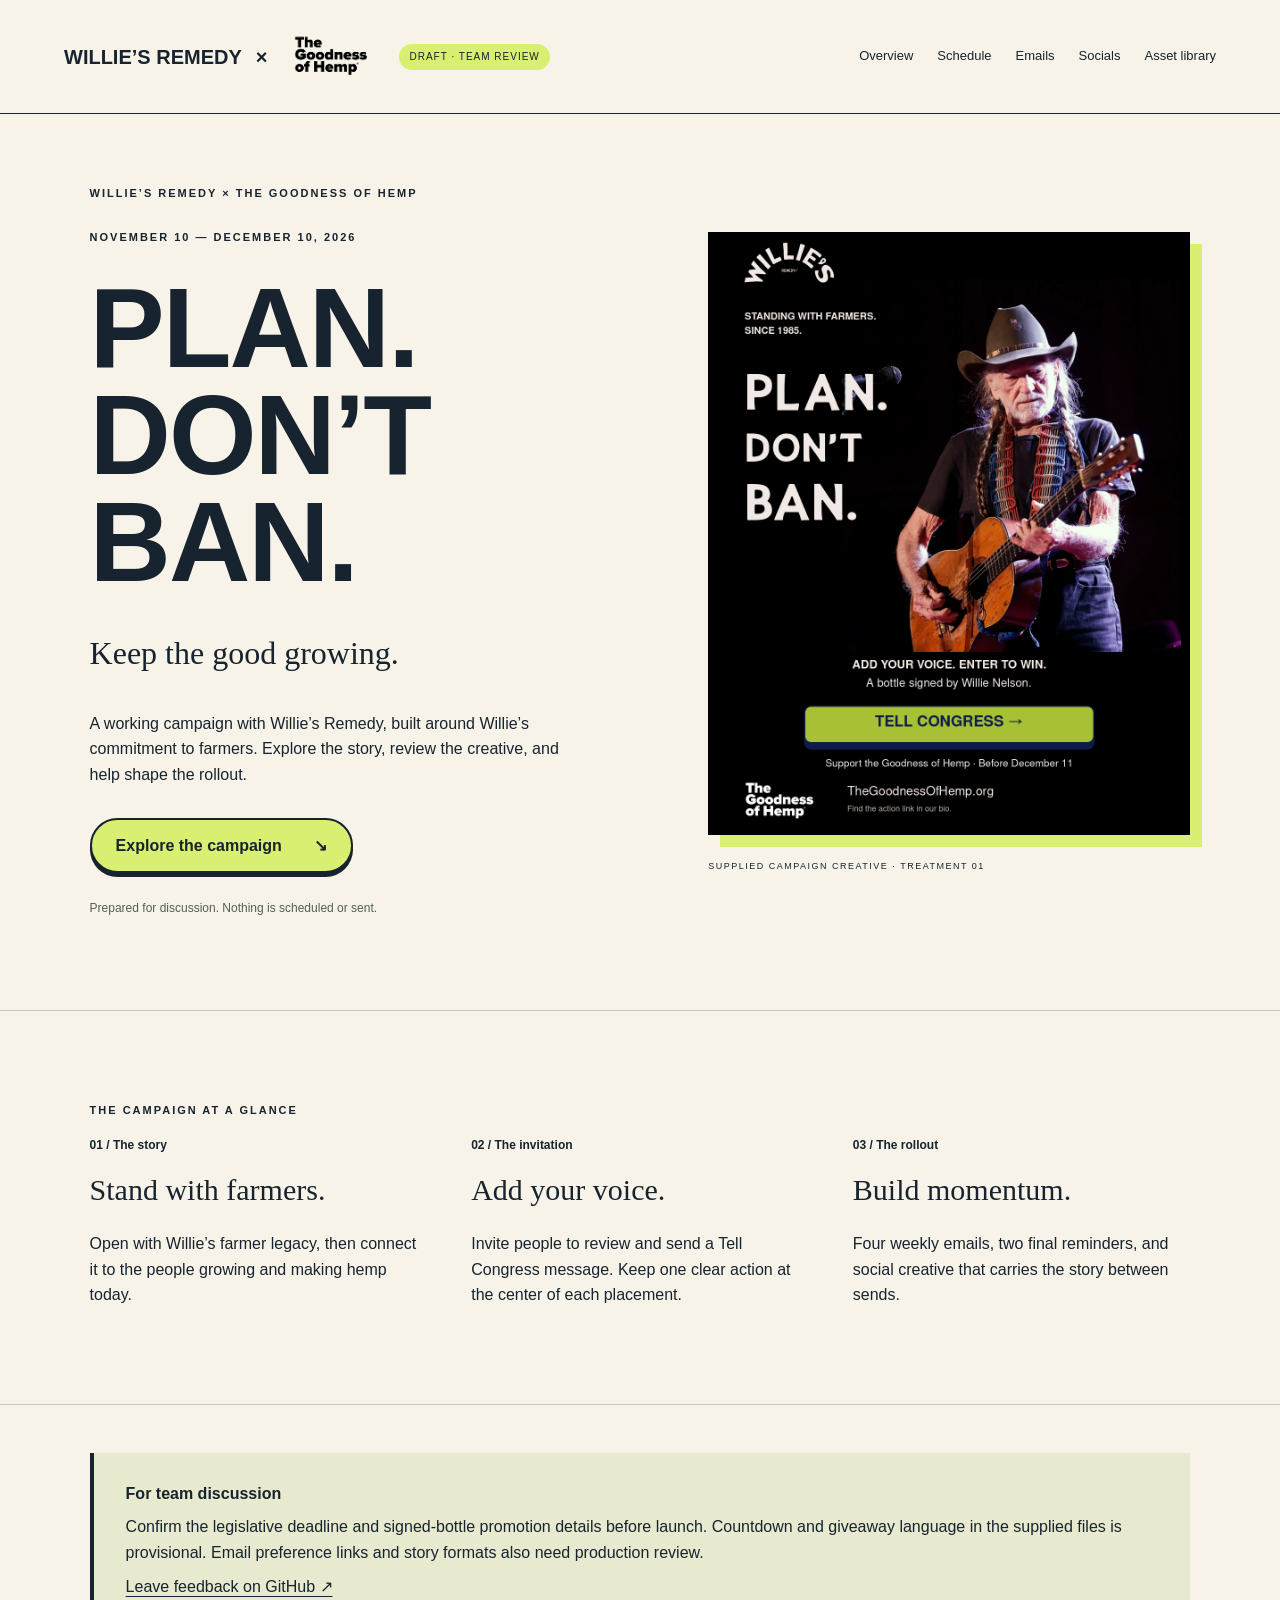
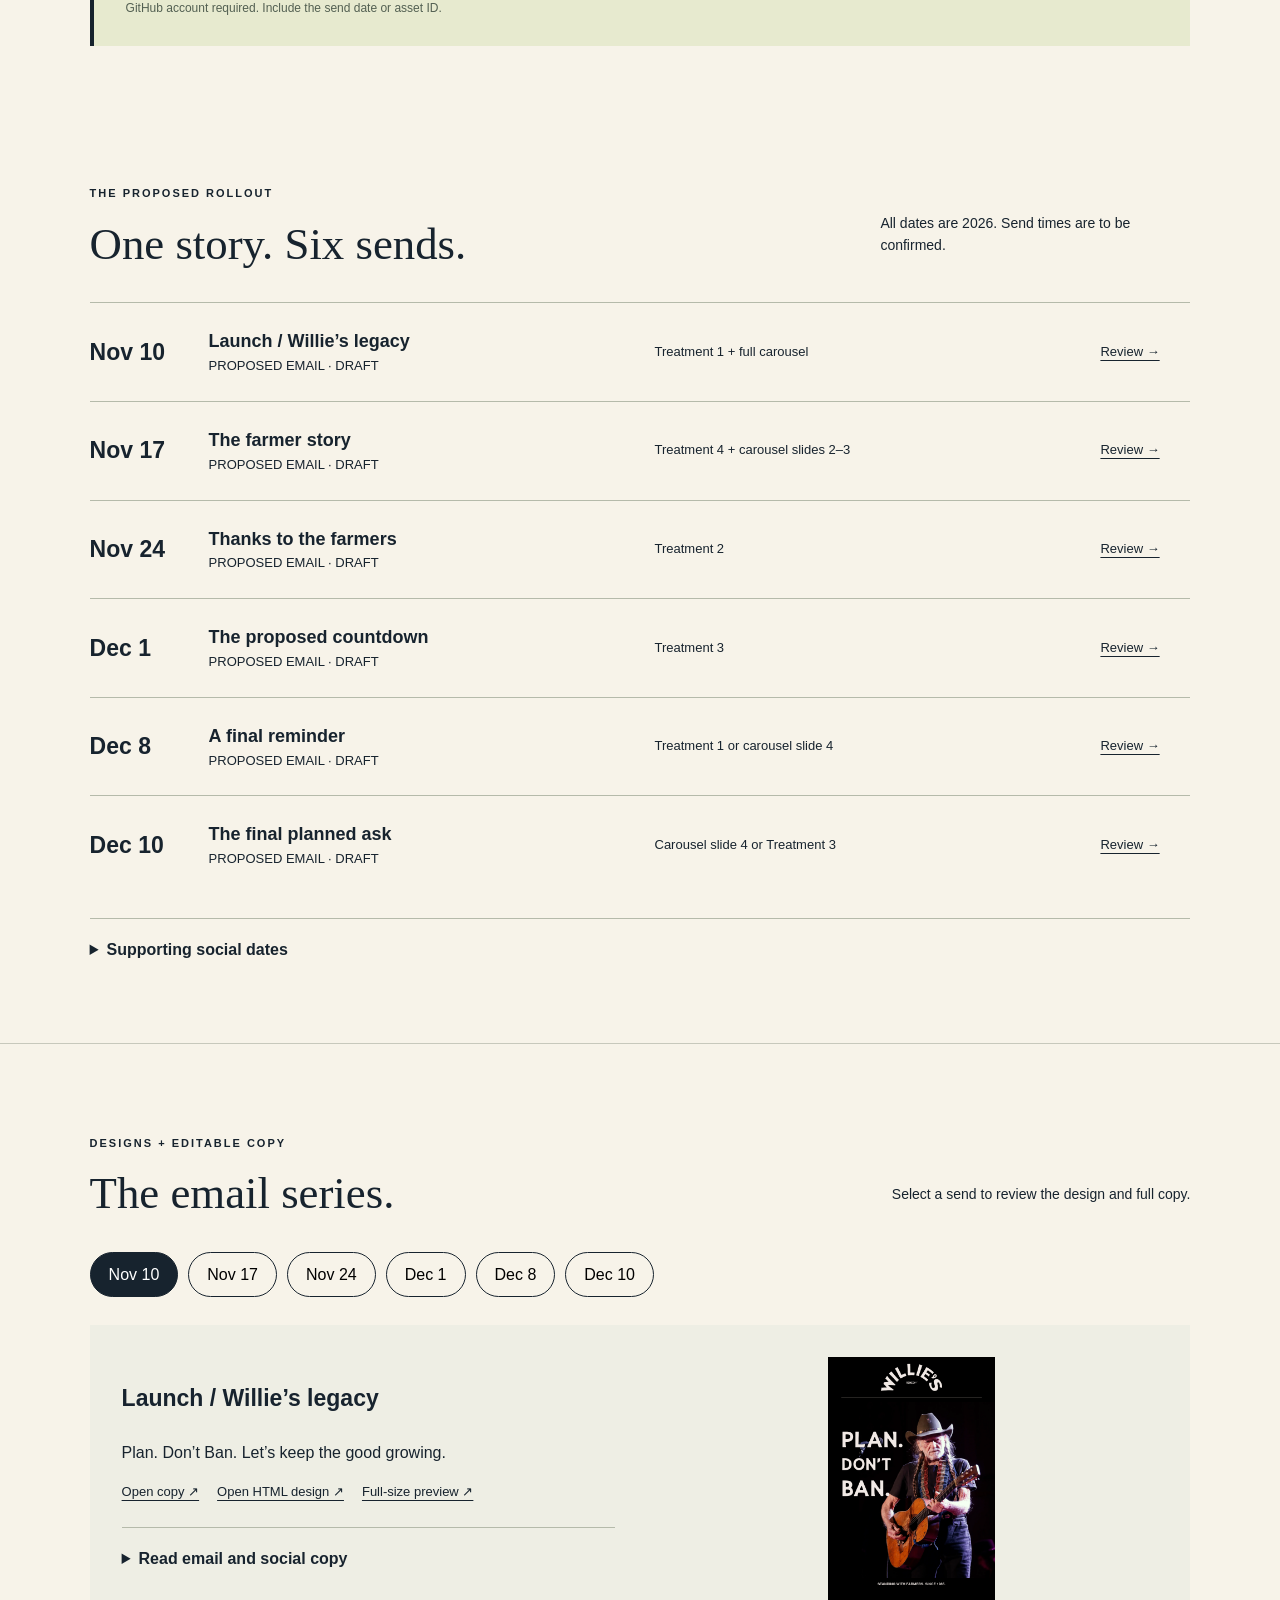
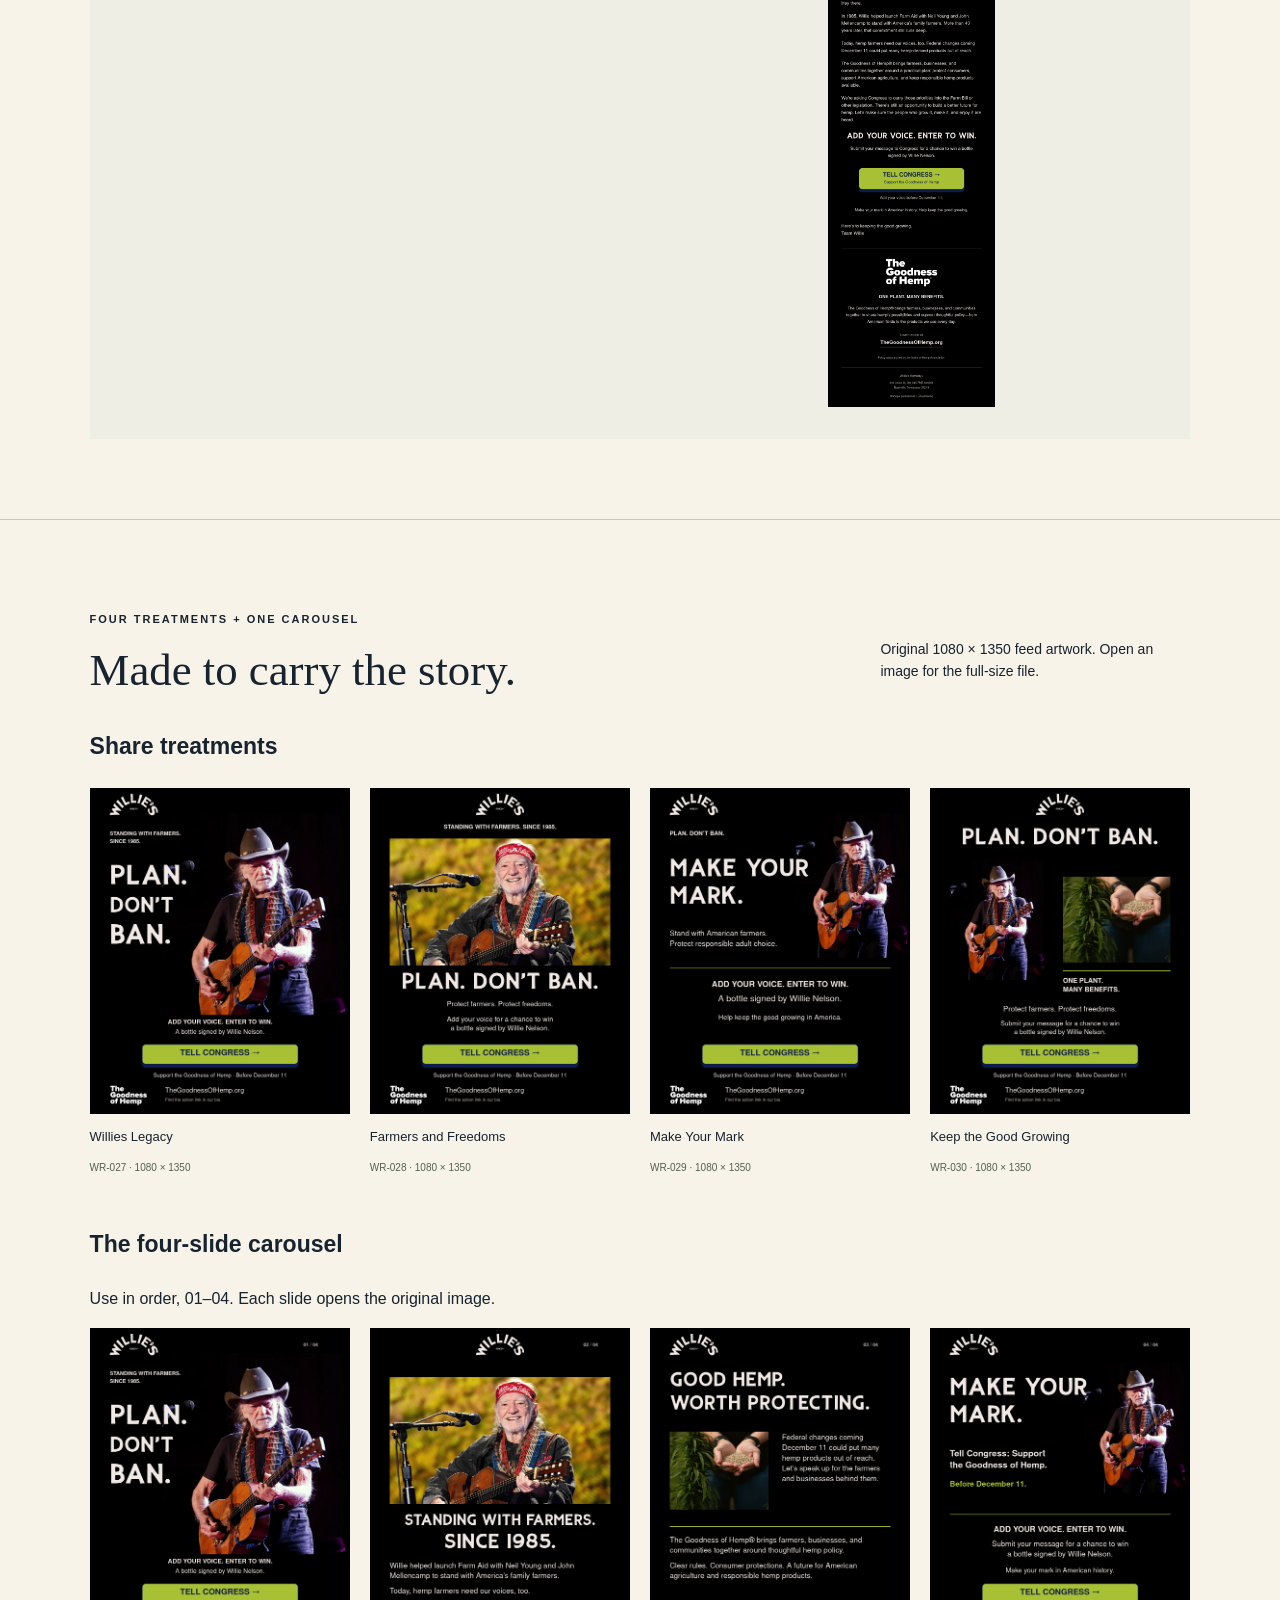
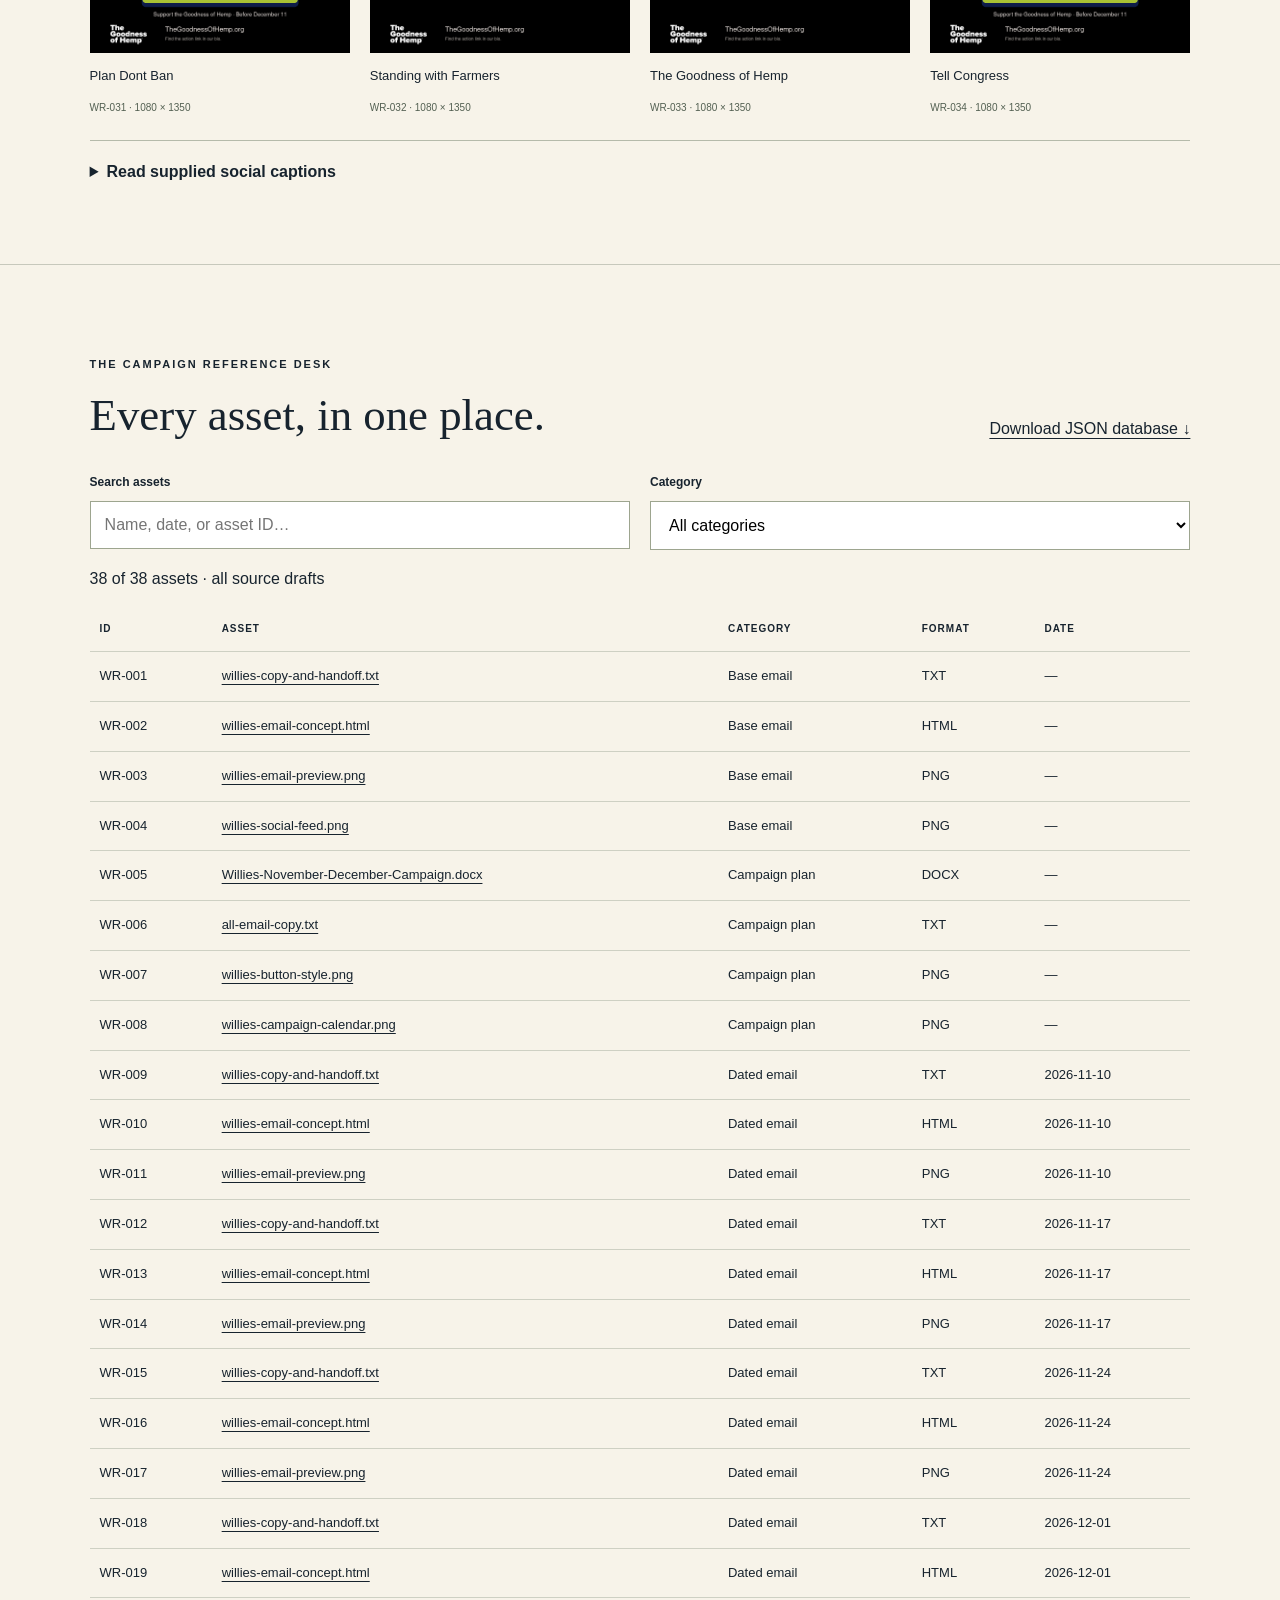
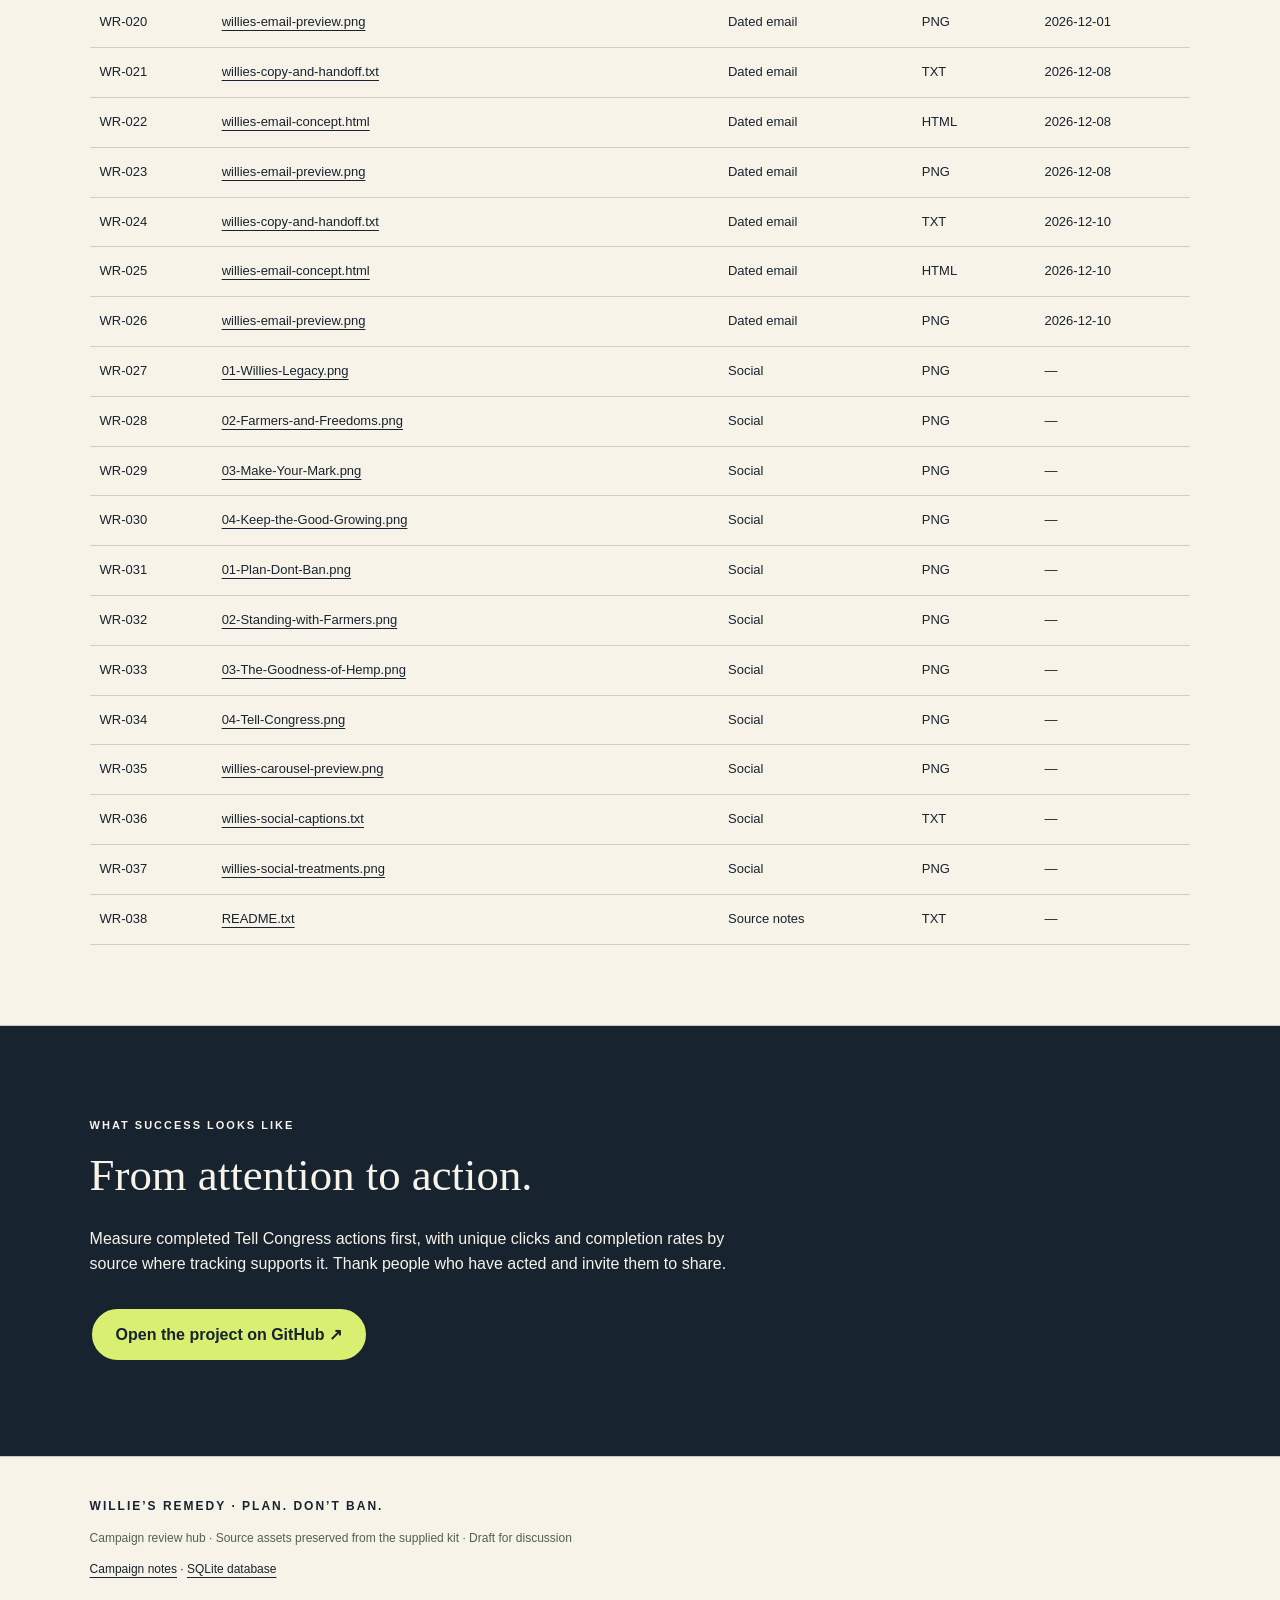
==== commit 1c7bbb26: "Use transparent GOH logo in site header" ====
--- a/index.html
+++ b/index.html
@@ -1,6 +1,6 @@
 <!doctype html>
 <html lang="en"><head><meta charset="utf-8"><meta name="viewport" content="width=device-width,initial-scale=1"><title>Willie’s Remedy · Plan. Don’t Ban. | Campaign Review</title><meta name="description" content="Team review hub for Willie’s Remedy Plan. Don’t Ban. campaign: schedule, emails, social creative, and asset library."><link rel="stylesheet" href="review.css"></head><body>
-<header><a class="brand" href="#overview"><span class="remedy-name">WILLIE’S REMEDY</span><span class="brand-times" aria-hidden="true">×</span><img class="goh-logo" src="site-assets/goh-logo.png" alt="The Goodness of Hemp"></a><span class="status">DRAFT · TEAM REVIEW</span><nav aria-label="Campaign navigation"><a href="#overview">Overview</a><a href="#schedule">Schedule</a><a href="#emails">Emails</a><a href="#social">Socials</a><a href="#library">Asset library</a></nav></header>
+<header><a class="brand" href="#overview"><span class="remedy-name">WILLIE’S REMEDY</span><span class="brand-times" aria-hidden="true">×</span><img class="goh-logo" src="site-assets/goh-logo-transparent.png" alt="The Goodness of Hemp"></a><span class="status">DRAFT · TEAM REVIEW</span><nav aria-label="Campaign navigation"><a href="#overview">Overview</a><a href="#schedule">Schedule</a><a href="#emails">Emails</a><a href="#social">Socials</a><a href="#library">Asset library</a></nav></header>
 <main><section id="overview" class="hero"><div><p class="eyebrow partner-line">WILLIE’S REMEDY × THE GOODNESS OF HEMP</p><p class="eyebrow">NOVEMBER 10 — DECEMBER 10, 2026</p><h1>PLAN.<br>DON’T BAN.</h1><p class="intro">Keep the good growing.</p><p>A working campaign with Willie’s Remedy, built around Willie’s commitment to farmers. Explore the story, review the creative, and help shape the rollout.</p><a class="button" href="#schedule">Explore the campaign <span>↘</span></a><p class="small">Prepared for discussion. Nothing is scheduled or sent.</p></div><figure><img src="assets/04-Social/01-Share-treatments/01-Willies-Legacy.png" alt="Willie’s legacy campaign artwork" fetchpriority="high"><figcaption>SUPPLIED CAMPAIGN CREATIVE · TREATMENT 01</figcaption></figure></section>
 <section class="direction"><p class="eyebrow">THE CAMPAIGN AT A GLANCE</p><div class="three"><article><b>01 / The story</b><h2>Stand with farmers.</h2><p>Open with Willie’s farmer legacy, then connect it to the people growing and making hemp today.</p></article><article><b>02 / The invitation</b><h2>Add your voice.</h2><p>Invite people to review and send a Tell Congress message. Keep one clear action at the center of each placement.</p></article><article><b>03 / The rollout</b><h2>Build momentum.</h2><p>Four weekly emails, two final reminders, and social creative that carries the story between sends.</p></article></div></section>
 <aside class="reviewnote"><strong>For team discussion</strong><p>Confirm the legislative deadline and signed-bottle promotion details before launch. Countdown and giveaway language in the supplied files is provisional. Email preference links and story formats also need production review.</p><a href="https://github.com/Tangent-West/GOH_willies/issues/new" target="_blank" rel="noopener">Leave feedback on GitHub ↗</a><span class="small">GitHub account required. Include the send date or asset ID.</span></aside>
--- a/review.css
+++ b/review.css
@@ -1,2 +1,4 @@
 *{box-sizing:border-box}html{scroll-behavior:smooth;scroll-padding-top:150px}body{margin:0;background:#f7f3e9;color:#17232e;font:16px/1.6 Arial,sans-serif}a{color:inherit;text-underline-offset:4px}a:focus-visible,button:focus-visible,input:focus-visible,select:focus-visible,summary:focus-visible{outline:3px solid #587700;outline-offset:5px}header{position:sticky;top:0;z-index:10;background:#f7f3e9f5;border-bottom:1px solid #17232e;padding:20px 5%;display:flex;align-items:center;gap:22px;flex-wrap:wrap}.brand{font-weight:900;font-size:23px;text-decoration:none}.brand span{font-size:10px;letter-spacing:1px;margin-left:12px}.status{font-size:10px;letter-spacing:1px;background:#d8ef72;padding:5px 10px;border-radius:30px}nav{display:flex;gap:24px;margin-left:auto}nav a{font-size:13px;text-decoration:none}nav a:hover{text-decoration:underline}main{max-width:1440px;margin:auto}section{padding:80px 7%;border-bottom:1px solid #c7c8bc}.hero{display:grid;grid-template-columns:1.1fr 1fr;gap:8%;align-items:center;padding-top:60px}.eyebrow{font-size:11px;font-weight:700;letter-spacing:2px}h1{font-family:Impact,'Arial Black',sans-serif;font-size:clamp(64px,8.8vw,128px);line-height:.95;letter-spacing:-2px;margin:28px 0}h2{font-family:Georgia,serif;font-size:clamp(28px,3.5vw,46px);line-height:1.15;font-weight:400;margin:16px 0 24px}h3{font-size:23px}.hero p{max-width:470px}.intro{font-family:Georgia,serif;font-size:32px}.button{display:inline-flex;background:#d8ef72;border:2px solid #17232e;border-radius:28px;box-shadow:0 4px 0 #17232e;padding:13px 24px;font-weight:bold;text-decoration:none;gap:32px;margin:14px 0}.button:hover{transform:translateY(-2px)}figure{margin:0}figure img{width:100%;display:block;box-shadow:12px 12px 0 #d8ef72}figcaption{font-size:9px;letter-spacing:1.5px;margin-top:24px}.small{font-size:12px;color:#536052;display:block}.three{display:grid;grid-template-columns:repeat(3,1fr);gap:44px}.three b{font-size:12px}.three h2{font-size:30px}.reviewnote{margin:48px 7%;padding:28px 32px;background:#e7eacf;border-left:4px solid #17232e}.reviewnote p{margin:8px 0}.sectionhead{display:flex;justify-content:space-between;align-items:end;gap:30px;margin-bottom:32px}.sectionhead>p{max-width:310px;font-size:14px}.sectionhead h2{margin-bottom:0}.schedule article{display:grid;grid-template-columns:95px 1fr 1fr 90px;gap:24px;align-items:center;padding:24px 0;border-top:1px solid #b5baaa}.schedule strong{font-size:23px}.schedule h3{margin:0;font-size:18px}.schedule p{font-size:13px;margin:0}.schedule a{font-size:13px}details{margin-top:24px;border-top:1px solid #b5baaa;padding-top:18px}summary{font-weight:bold;cursor:pointer}.tabs{display:flex;gap:10px;flex-wrap:wrap;margin-bottom:28px}button{font:inherit;cursor:pointer;background:transparent;border:1px solid #17232e;border-radius:30px;padding:9px 18px}button[aria-pressed=true]{background:#17232e;color:#fff}.emailreview{display:grid;grid-template-columns:1fr 1fr;gap:50px;background:#eeeee4;padding:32px}.emailreview img{display:block;width:100%;max-height:650px;object-fit:contain;object-position:top}.links{display:flex;flex-wrap:wrap;gap:18px;font-size:13px}pre{white-space:pre-wrap;font:14px/1.7 Arial,sans-serif;max-height:550px;overflow:auto}.grid{display:grid;grid-template-columns:repeat(4,1fr);gap:20px}.grid img{display:block;width:100%;transition:transform .2s}.grid a:hover img{transform:translateY(-4px)}.grid p{font-size:13px}.grid .small{font-size:10px}.subhead{margin-top:50px}.filters{display:flex;gap:20px}label{font-size:12px;font-weight:bold;flex:1}input,select{display:block;width:100%;margin-top:8px;padding:14px;border:1px solid #9da58f;border-radius:0;background:#fff;font:16px Arial,sans-serif}table{width:100%;border-collapse:collapse;font-size:13px}th,td{text-align:left;border-bottom:1px solid #ced0c3;padding:14px 10px}th{font-size:10px;text-transform:uppercase;letter-spacing:1px}.tablewrap{overflow:auto}.closing{background:#17232e;color:#f7f3e9}.closing p{max-width:650px}.closing .button{color:#17232e}footer{padding:40px 7%;font-size:12px}footer b{letter-spacing:2px}footer p{color:#536052}@media(max-width:800px){header{padding:15px 5%;gap:12px}nav{width:100%;gap:20px;overflow:auto}.brand span{display:none}section{padding:50px 6%}.hero{grid-template-columns:1fr;gap:40px}.hero figure{max-width:450px}.three{grid-template-columns:1fr;gap:20px}.sectionhead{display:block}.schedule article{grid-template-columns:75px 1fr}.schedule article p{grid-column:2}.schedule article a{grid-column:2}.emailreview{grid-template-columns:1fr;padding:20px;gap:25px}.grid{grid-template-columns:repeat(2,1fr)}.filters{flex-direction:column}.reviewnote{margin:30px 6%}h1{font-size:86px}}@media(prefers-reduced-motion:reduce){html{scroll-behavior:auto}*{transition:none!important}}
 .brand{display:flex;align-items:center;gap:14px}.brand .remedy-name{font-size:20px;letter-spacing:0;margin:0;white-space:nowrap}.brand .brand-times{font-size:20px;margin:0}.goh-logo{display:block;width:95px;height:auto;mix-blend-mode:multiply}.partner-line{margin-bottom:26px}@media(max-width:800px){.brand .remedy-name{display:block;font-size:17px}.brand .brand-times{display:block;font-size:17px}.goh-logo{width:72px}.brand{gap:10px}.status{font-size:9px}}
+
+.goh-logo{filter:brightness(0);mix-blend-mode:normal}
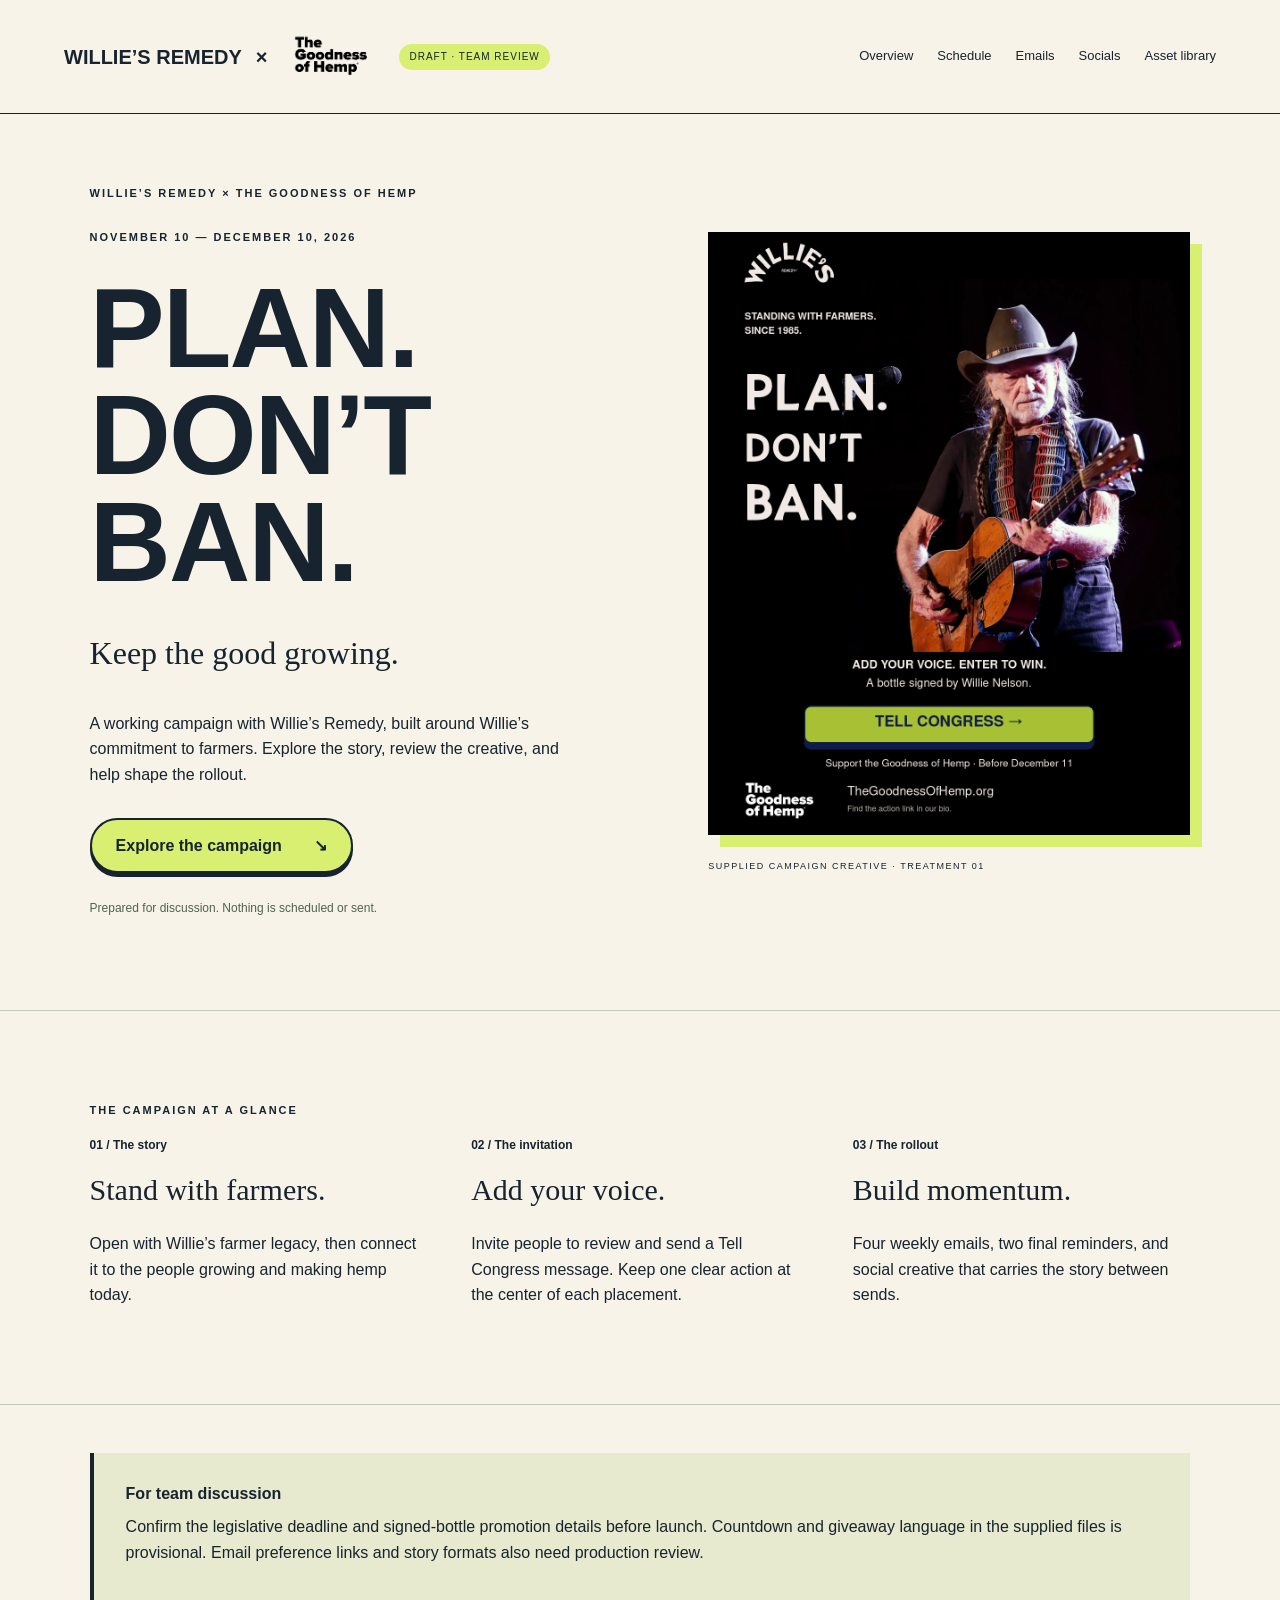
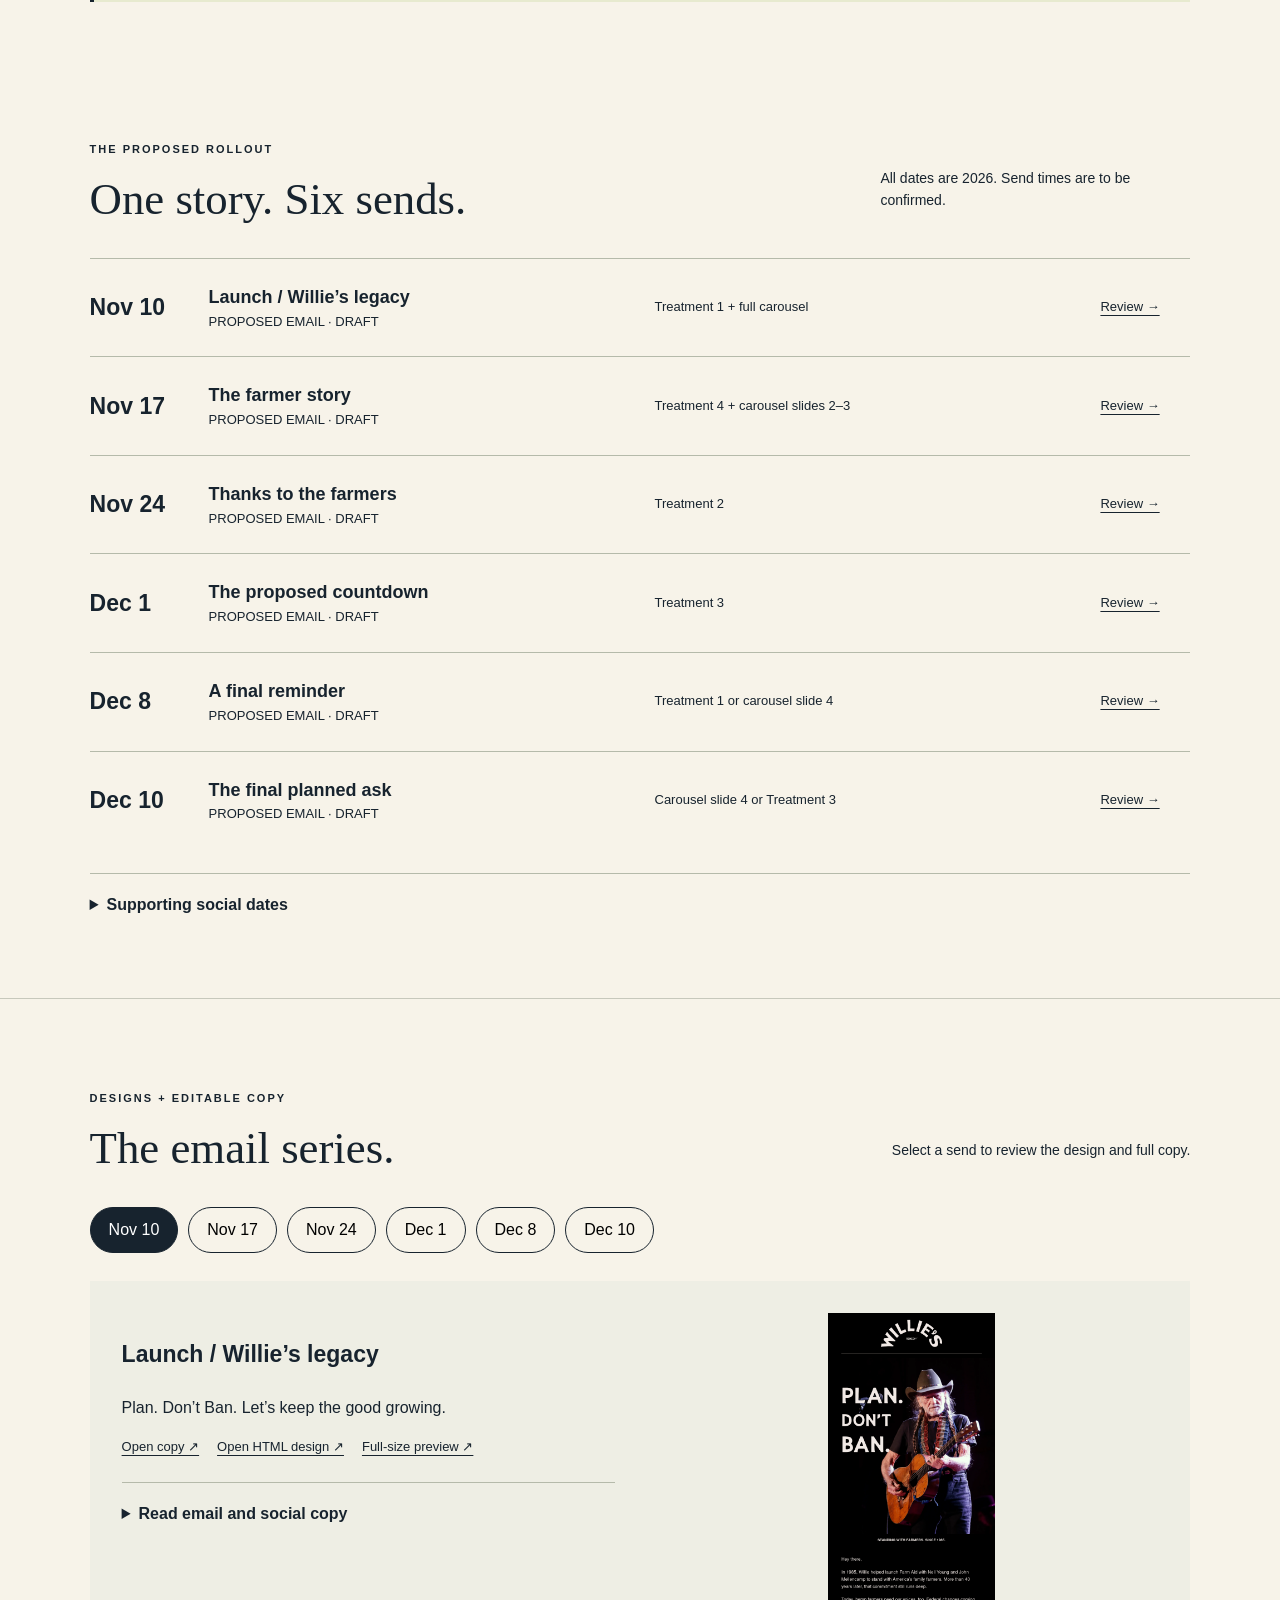
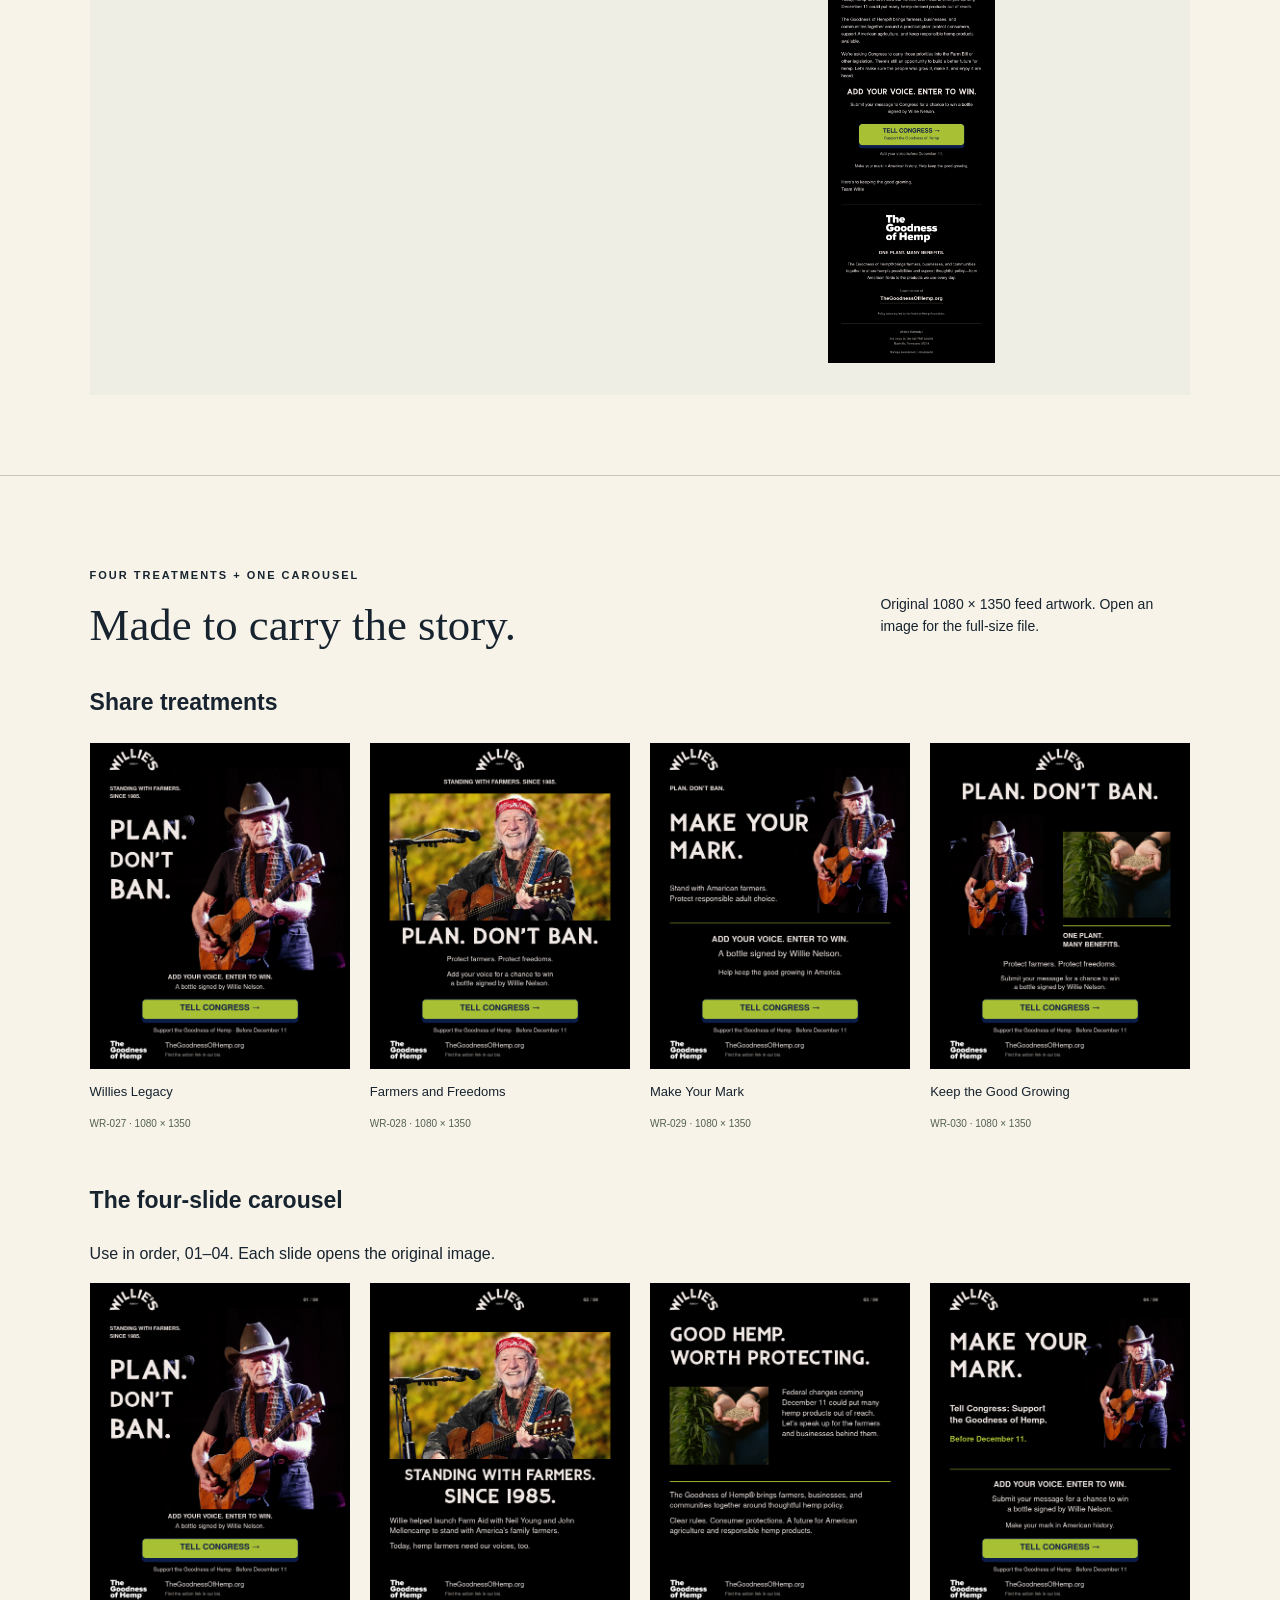
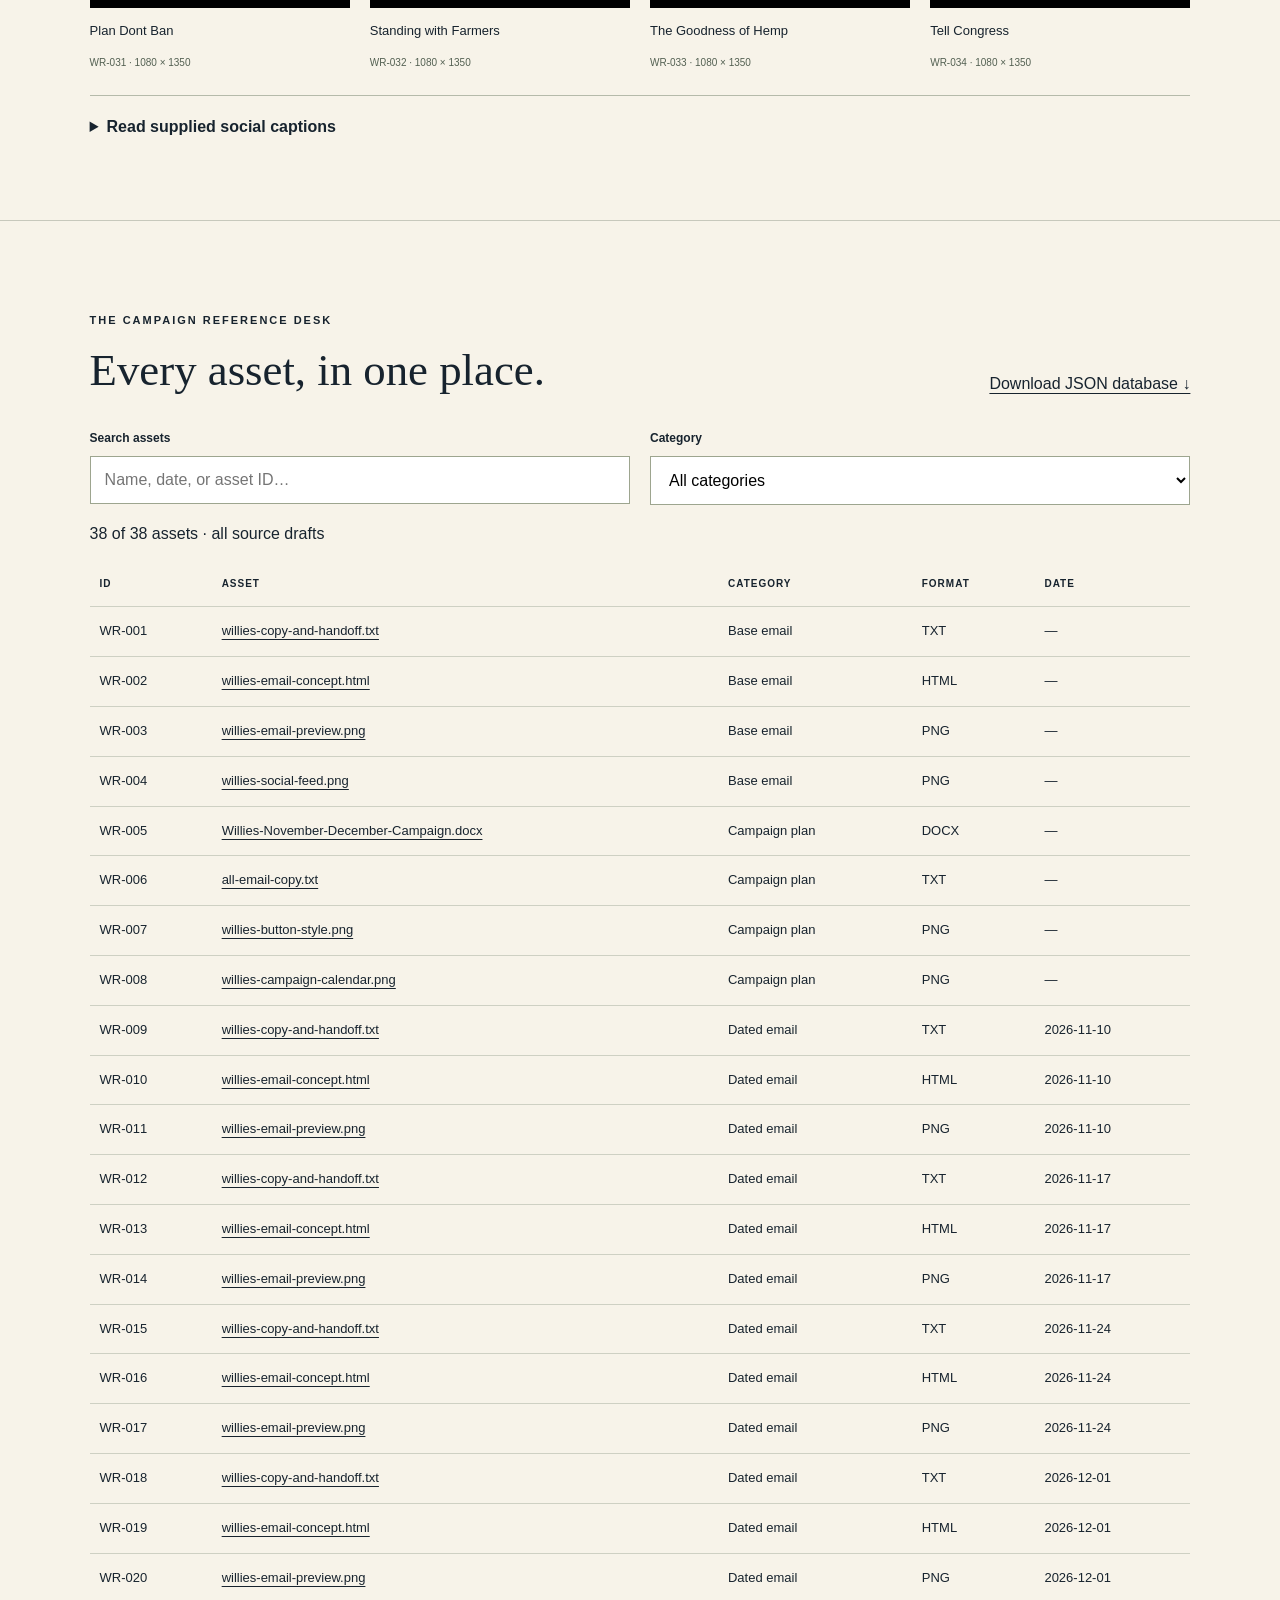
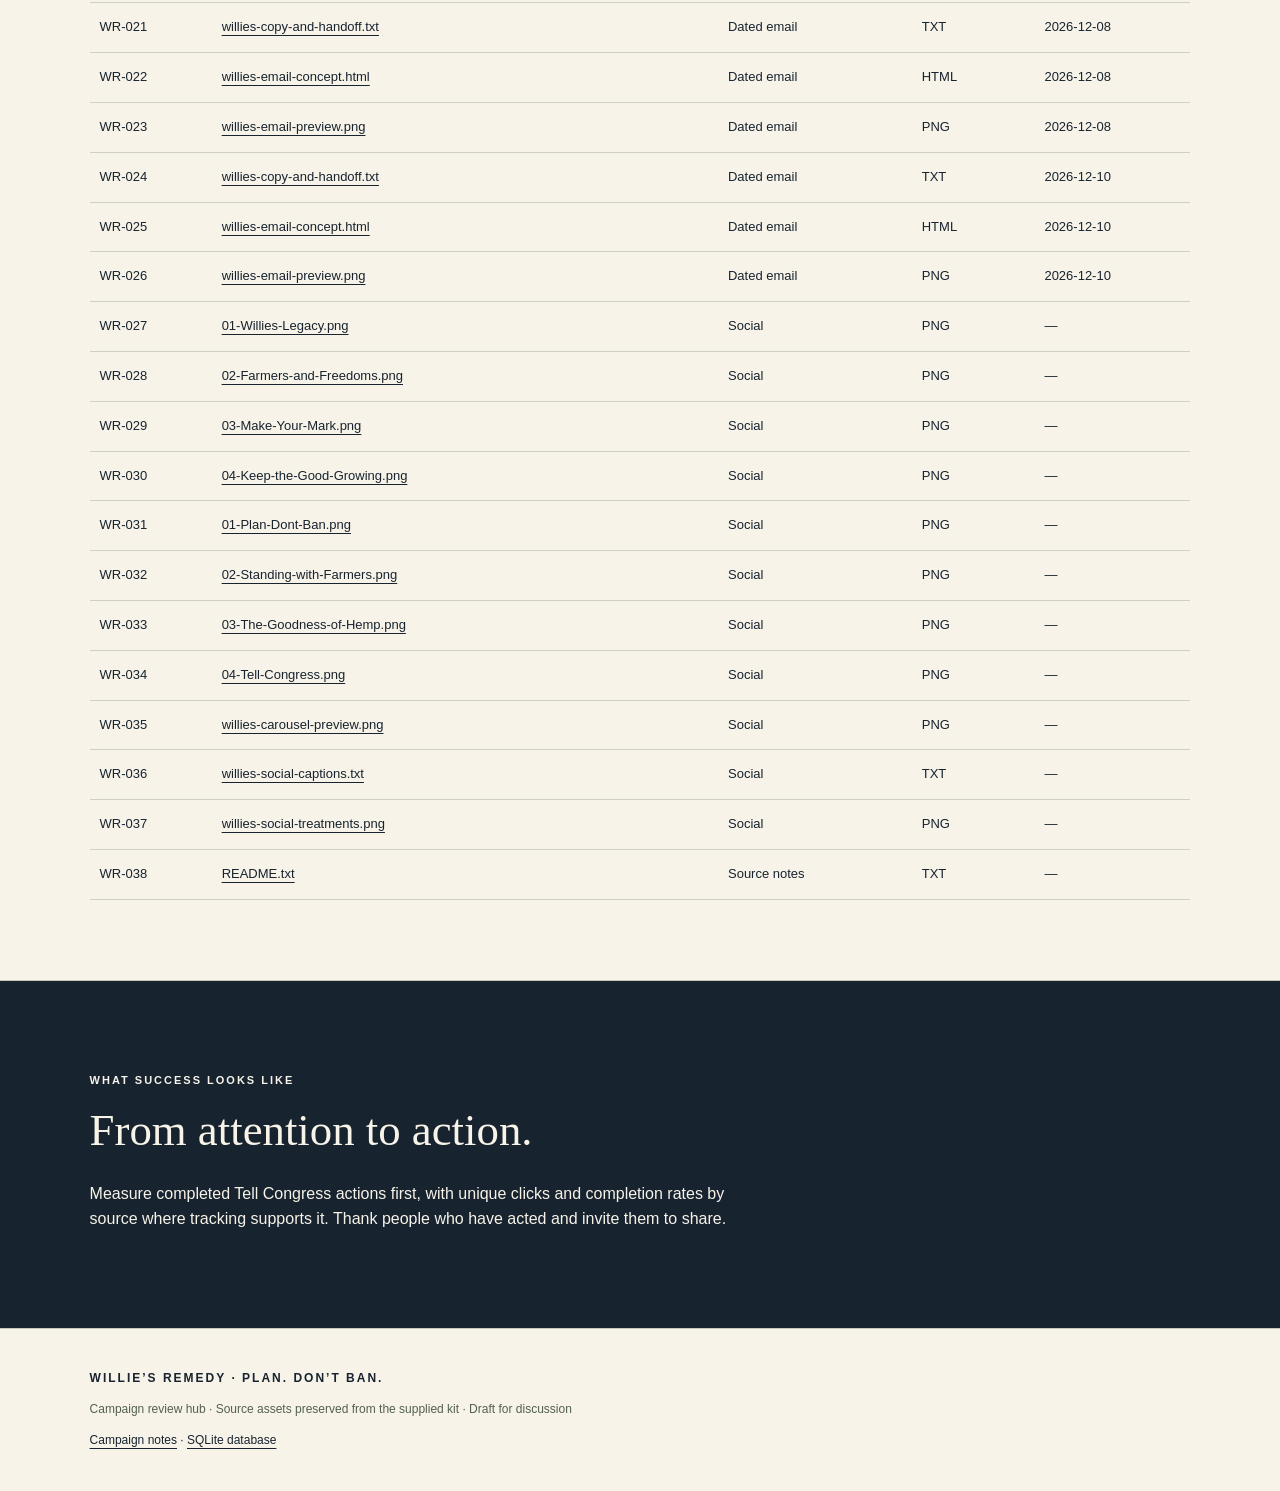
==== commit af1ed79e: "Remove GitHub links from campaign review website" ====
--- a/index.html
+++ b/index.html
@@ -3,9 +3,9 @@
 <header><a class="brand" href="#overview"><span class="remedy-name">WILLIE’S REMEDY</span><span class="brand-times" aria-hidden="true">×</span><img class="goh-logo" src="site-assets/goh-logo-transparent.png" alt="The Goodness of Hemp"></a><span class="status">DRAFT · TEAM REVIEW</span><nav aria-label="Campaign navigation"><a href="#overview">Overview</a><a href="#schedule">Schedule</a><a href="#emails">Emails</a><a href="#social">Socials</a><a href="#library">Asset library</a></nav></header>
 <main><section id="overview" class="hero"><div><p class="eyebrow partner-line">WILLIE’S REMEDY × THE GOODNESS OF HEMP</p><p class="eyebrow">NOVEMBER 10 — DECEMBER 10, 2026</p><h1>PLAN.<br>DON’T BAN.</h1><p class="intro">Keep the good growing.</p><p>A working campaign with Willie’s Remedy, built around Willie’s commitment to farmers. Explore the story, review the creative, and help shape the rollout.</p><a class="button" href="#schedule">Explore the campaign <span>↘</span></a><p class="small">Prepared for discussion. Nothing is scheduled or sent.</p></div><figure><img src="assets/04-Social/01-Share-treatments/01-Willies-Legacy.png" alt="Willie’s legacy campaign artwork" fetchpriority="high"><figcaption>SUPPLIED CAMPAIGN CREATIVE · TREATMENT 01</figcaption></figure></section>
 <section class="direction"><p class="eyebrow">THE CAMPAIGN AT A GLANCE</p><div class="three"><article><b>01 / The story</b><h2>Stand with farmers.</h2><p>Open with Willie’s farmer legacy, then connect it to the people growing and making hemp today.</p></article><article><b>02 / The invitation</b><h2>Add your voice.</h2><p>Invite people to review and send a Tell Congress message. Keep one clear action at the center of each placement.</p></article><article><b>03 / The rollout</b><h2>Build momentum.</h2><p>Four weekly emails, two final reminders, and social creative that carries the story between sends.</p></article></div></section>
-<aside class="reviewnote"><strong>For team discussion</strong><p>Confirm the legislative deadline and signed-bottle promotion details before launch. Countdown and giveaway language in the supplied files is provisional. Email preference links and story formats also need production review.</p><a href="https://github.com/Tangent-West/GOH_willies/issues/new" target="_blank" rel="noopener">Leave feedback on GitHub ↗</a><span class="small">GitHub account required. Include the send date or asset ID.</span></aside>
+<aside class="reviewnote"><strong>For team discussion</strong><p>Confirm the legislative deadline and signed-bottle promotion details before launch. Countdown and giveaway language in the supplied files is provisional. Email preference links and story formats also need production review.</p></aside>
 <section id="schedule"><div class="sectionhead"><div><p class="eyebrow">THE PROPOSED ROLLOUT</p><h2>One story. Six sends.</h2></div><p>All dates are 2026. Send times are to be confirmed.</p></div><div class="schedule" id="scheduleRows"></div><details><summary>Supporting social dates</summary><p>Nov 12: full carousel · Nov 19: farmer story · Nov 26: community thanks · Dec 3: carousel reshare · Dec 9: story reminder. Adapt supplied feed artwork for stories before posting.</p></details></section>
 <section id="emails"><div class="sectionhead"><div><p class="eyebrow">DESIGNS + EDITABLE COPY</p><h2>The email series.</h2></div><p>Select a send to review the design and full copy.</p></div><div id="emailTabs" class="tabs" role="group" aria-label="Choose an email"></div><div class="emailreview"><div><h3 id="emailTitle"></h3><p id="emailSubject"></p><div id="emailLinks" class="links"></div><details><summary>Read email and social copy</summary><pre id="emailCopy"></pre></details></div><a id="emailImageLink" target="_blank" rel="noopener"><img id="emailImage" alt="Selected campaign email design" loading="lazy"></a></div></section>
 <section id="social"><div class="sectionhead"><div><p class="eyebrow">FOUR TREATMENTS + ONE CAROUSEL</p><h2>Made to carry the story.</h2></div><p>Original 1080 × 1350 feed artwork. Open an image for the full-size file.</p></div><h3>Share treatments</h3><div id="socialGrid" class="grid"></div><h3 class="subhead">The four-slide carousel</h3><p>Use in order, 01–04. Each slide opens the original image.</p><div id="carouselGrid" class="grid"></div><details><summary>Read supplied social captions</summary><pre id="socialCopy"></pre></details></section>
 <section id="library"><div class="sectionhead"><div><p class="eyebrow">THE CAMPAIGN REFERENCE DESK</p><h2>Every asset, in one place.</h2></div><a href="asset-catalog.json" download>Download JSON database ↓</a></div><div class="filters"><label>Search assets<input id="search" type="search" placeholder="Name, date, or asset ID…"></label><label>Category<select id="category"><option value="">All categories</option><option>Base email</option><option>Campaign plan</option><option>Dated email</option><option>Social</option><option>Source notes</option></select></label></div><p id="count" aria-live="polite"></p><div class="tablewrap"><table><thead><tr><th>ID</th><th>Asset</th><th>Category</th><th>Format</th><th>Date</th></tr></thead><tbody id="assetRows"></tbody></table></div></section>
-<section class="closing"><p class="eyebrow">WHAT SUCCESS LOOKS LIKE</p><h2>From attention to action.</h2><p>Measure completed Tell Congress actions first, with unique clicks and completion rates by source where tracking supports it. Thank people who have acted and invite them to share.</p><a class="button" href="https://github.com/Tangent-West/GOH_willies">Open the project on GitHub ↗</a></section></main><footer><b>WILLIE’S REMEDY · PLAN. DON’T BAN.</b><p>Campaign review hub · Source assets preserved from the supplied kit · Draft for discussion</p><a href="README.md">Campaign notes</a> · <a href="asset-catalog.sqlite" download>SQLite database</a></footer><script src="review-data.js"></script><script src="review.js"></script></body></html>+<section class="closing"><p class="eyebrow">WHAT SUCCESS LOOKS LIKE</p><h2>From attention to action.</h2><p>Measure completed Tell Congress actions first, with unique clicks and completion rates by source where tracking supports it. Thank people who have acted and invite them to share.</p></section></main><footer><b>WILLIE’S REMEDY · PLAN. DON’T BAN.</b><p>Campaign review hub · Source assets preserved from the supplied kit · Draft for discussion</p><a href="README.md">Campaign notes</a> · <a href="asset-catalog.sqlite" download>SQLite database</a></footer><script src="review-data.js"></script><script src="review.js"></script></body></html>
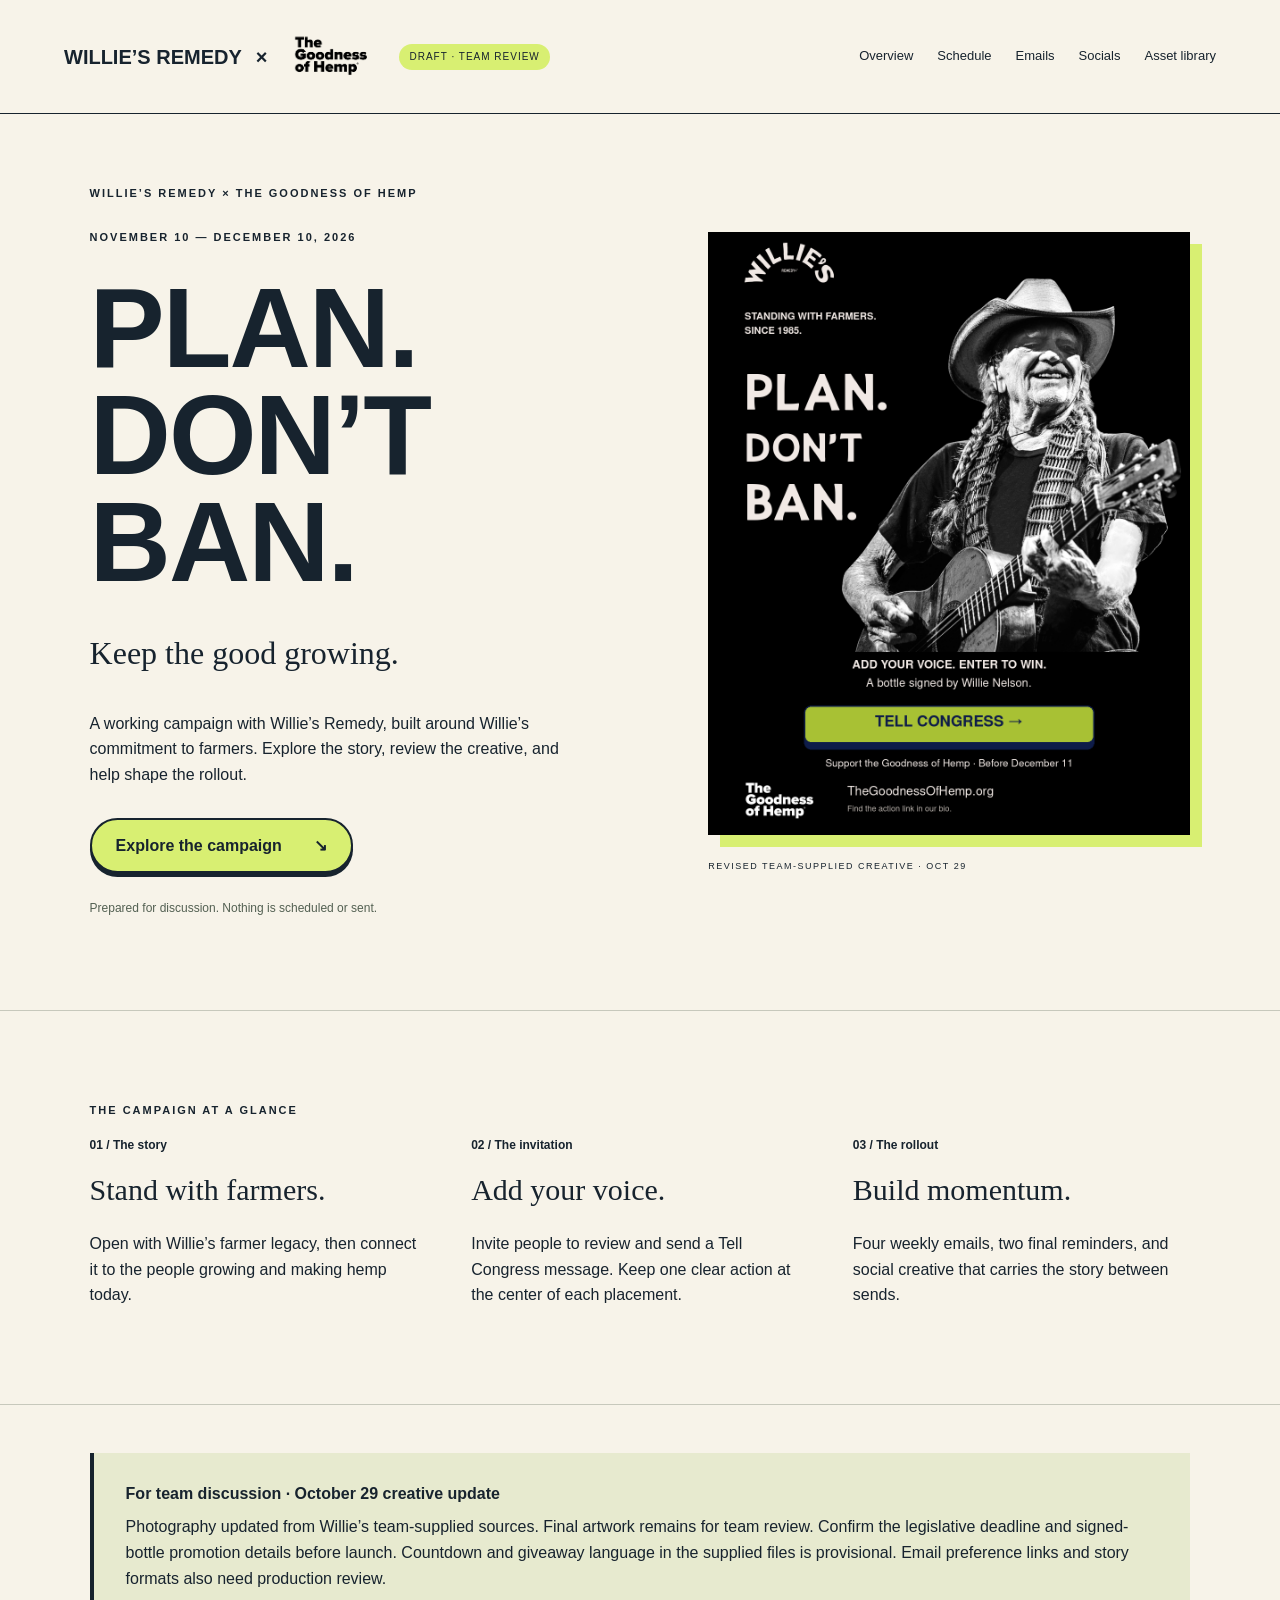
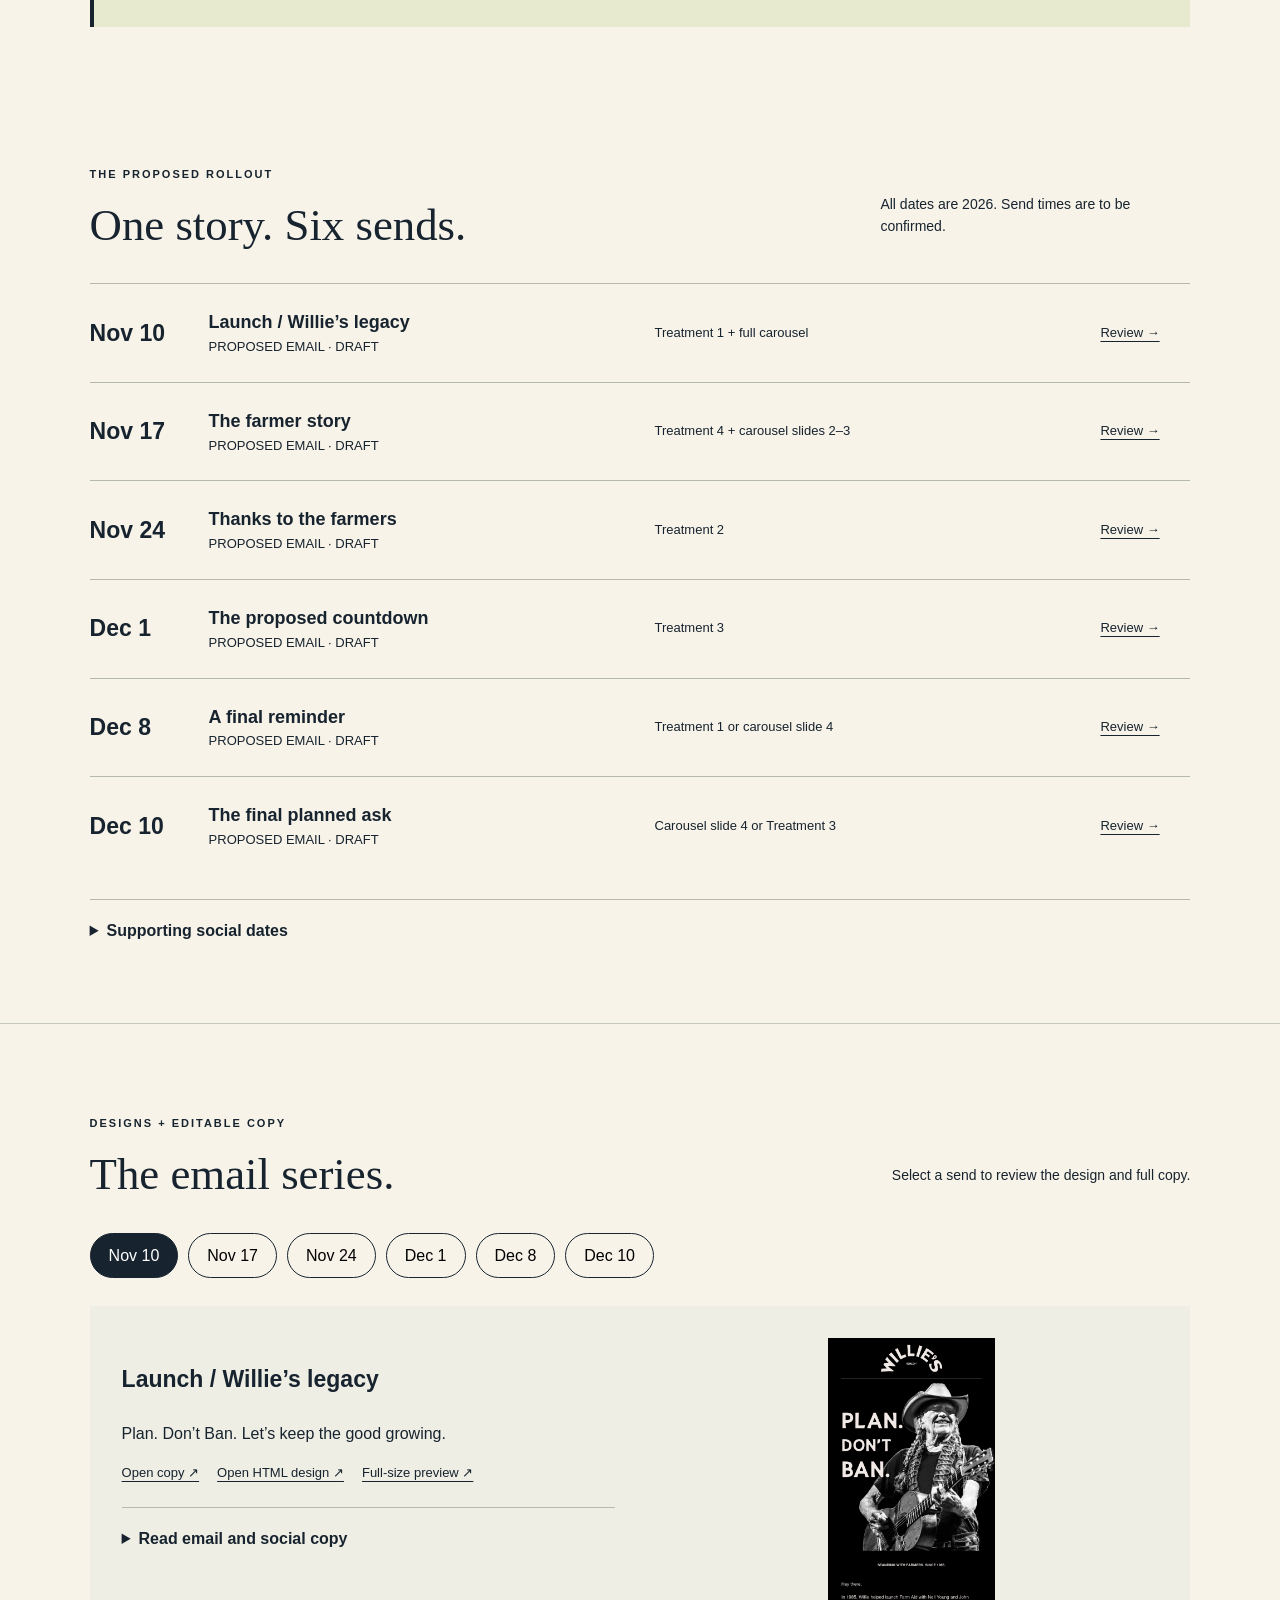
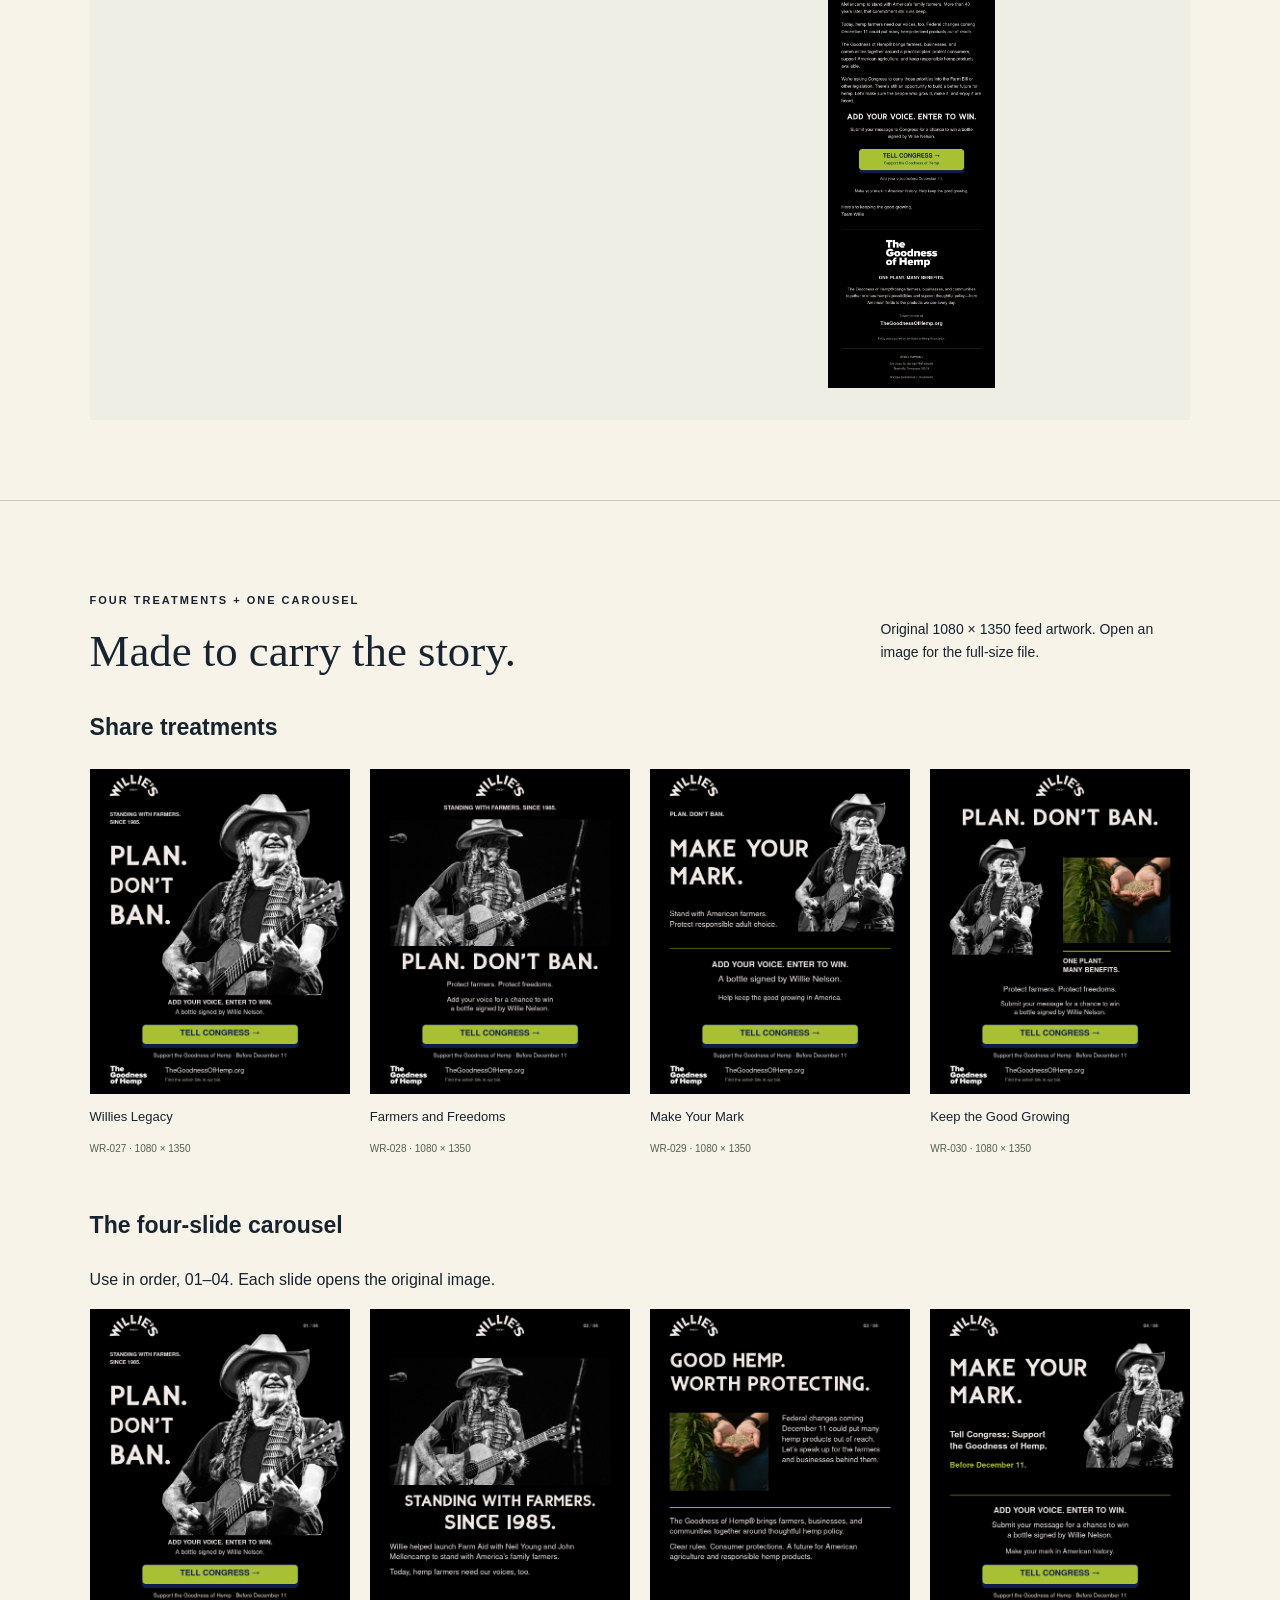
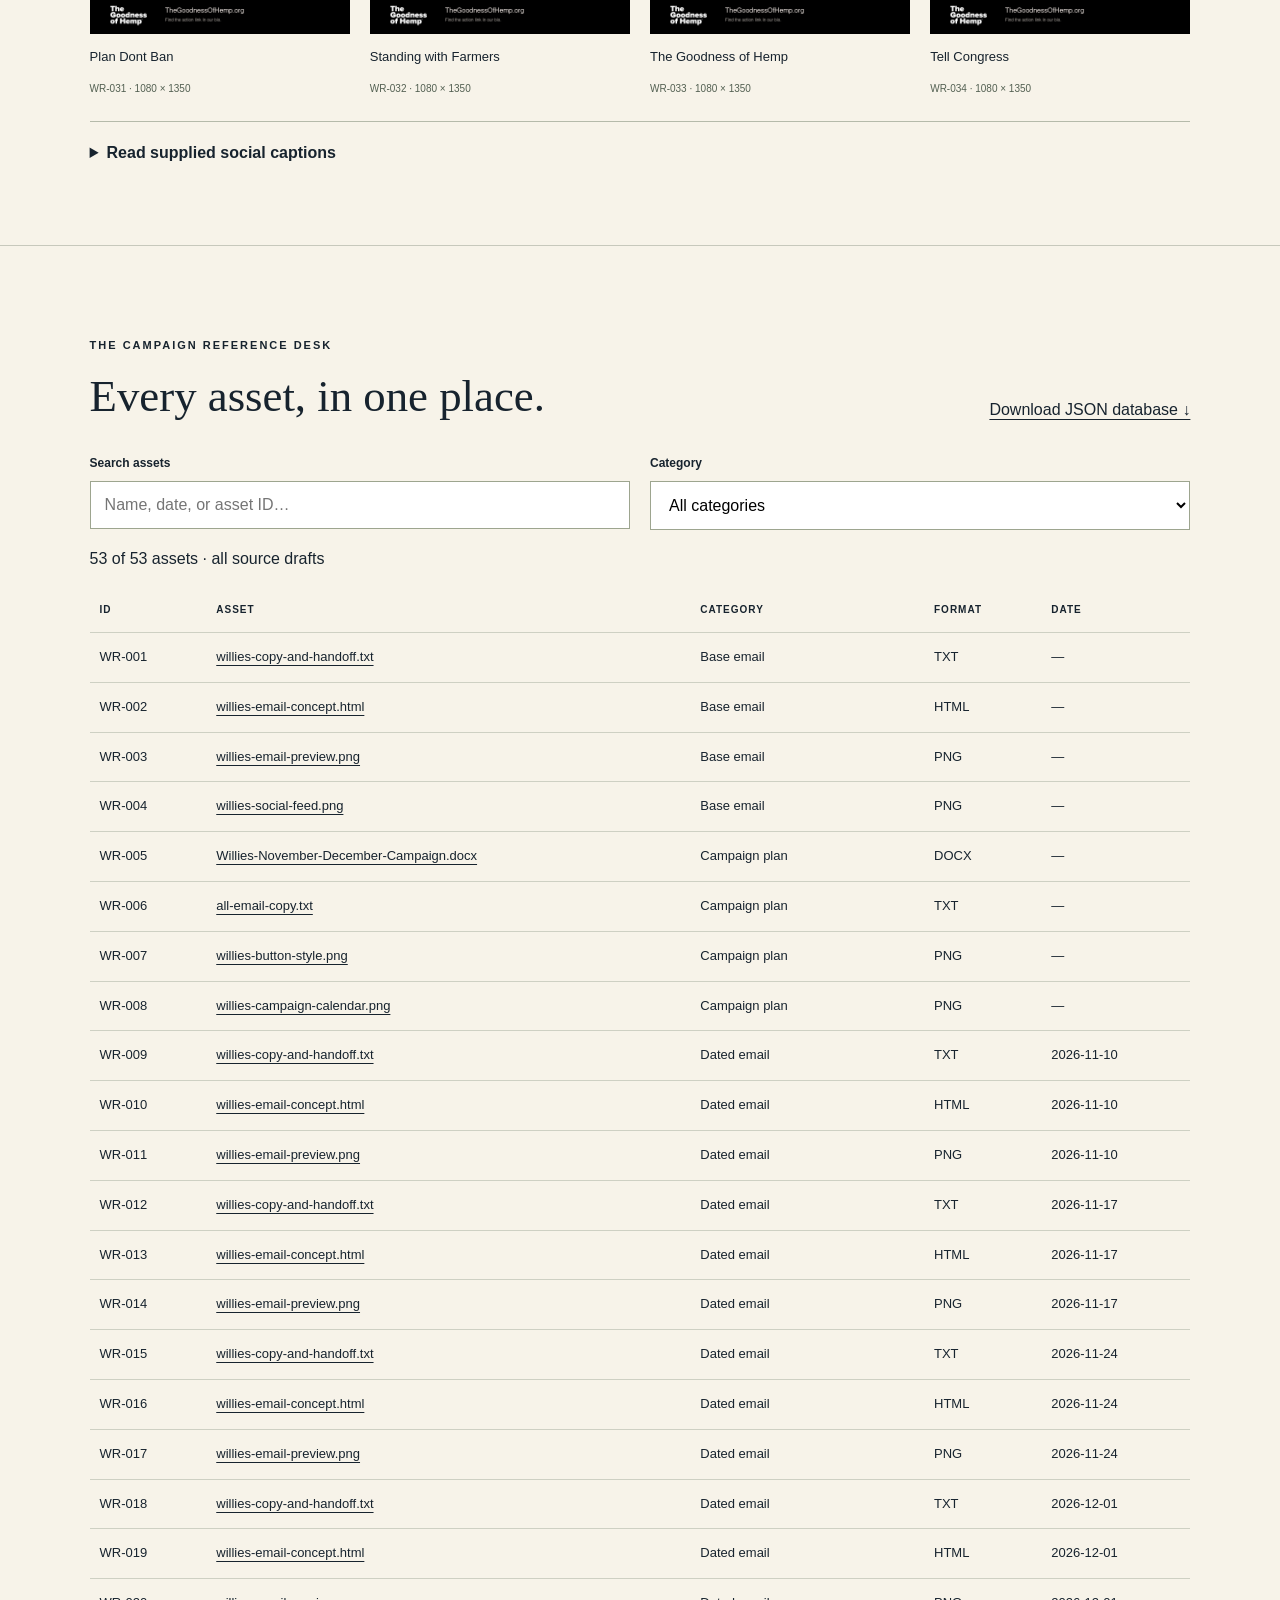
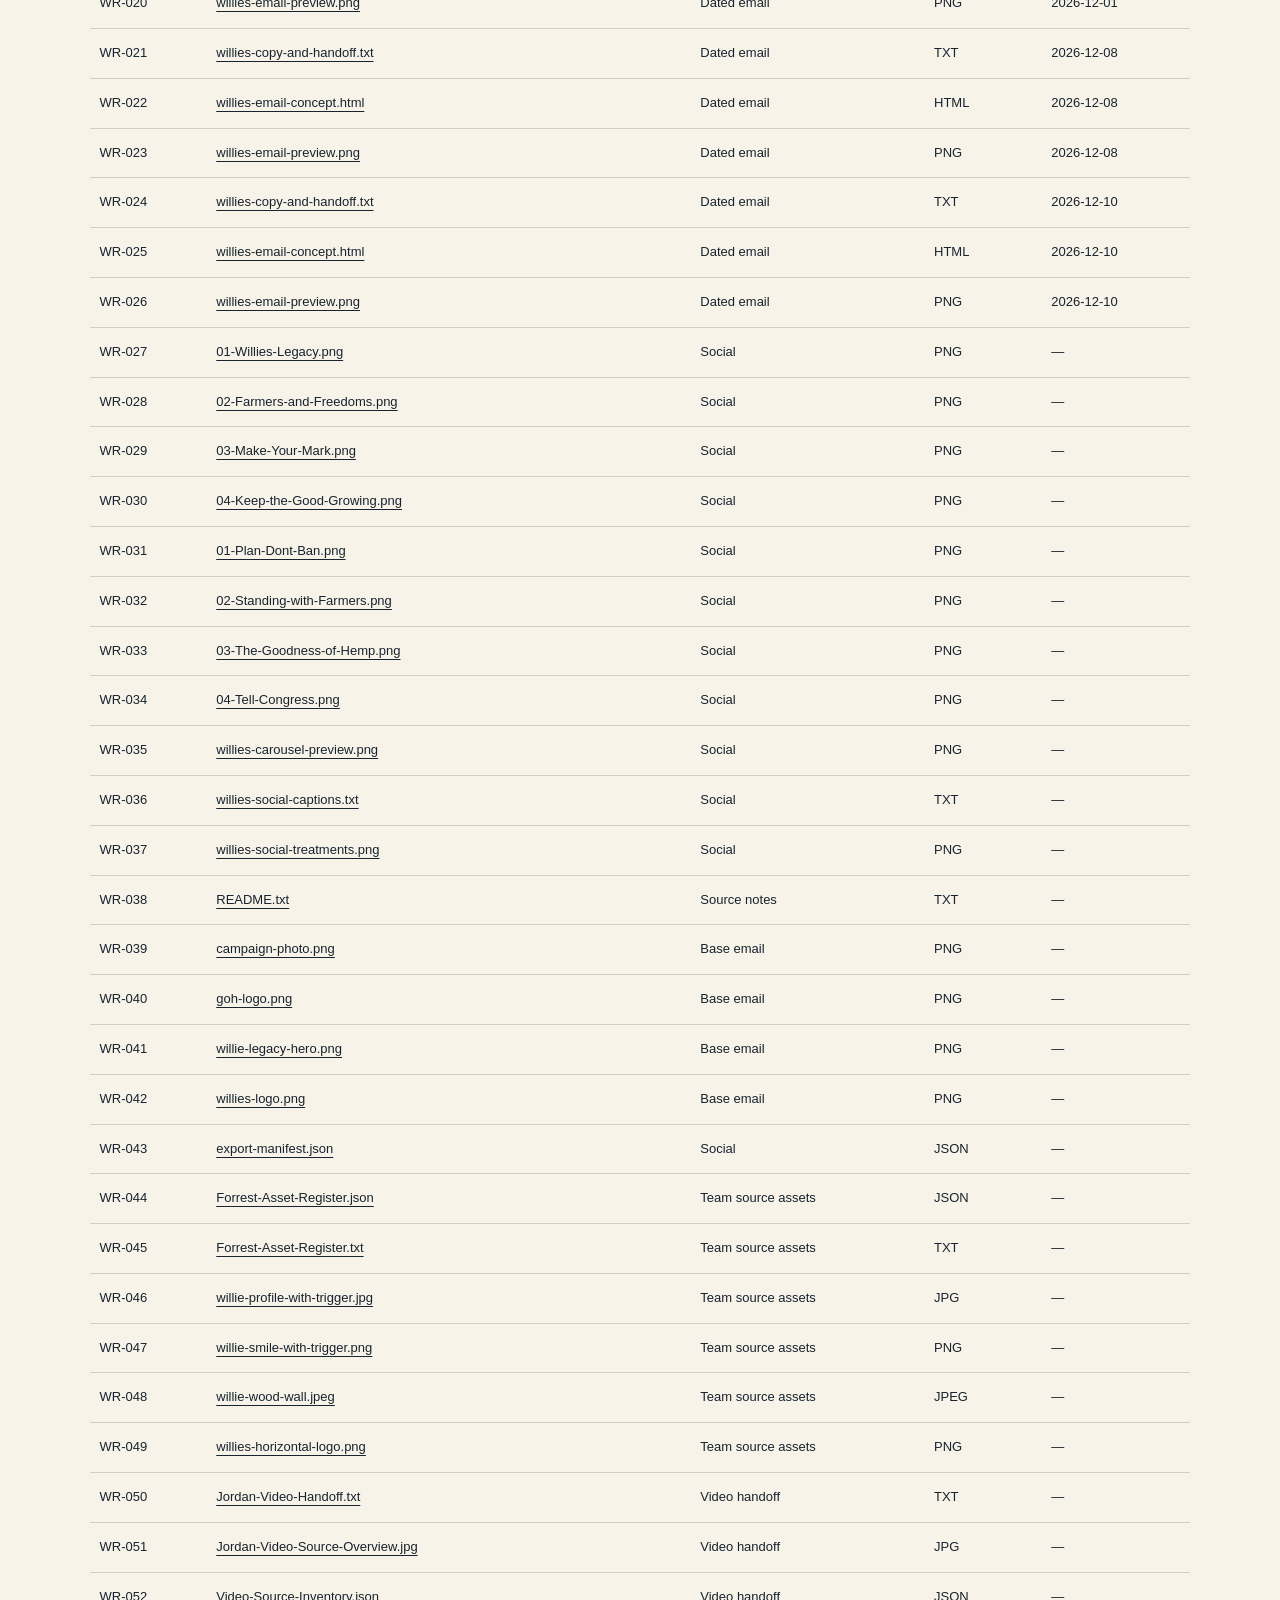
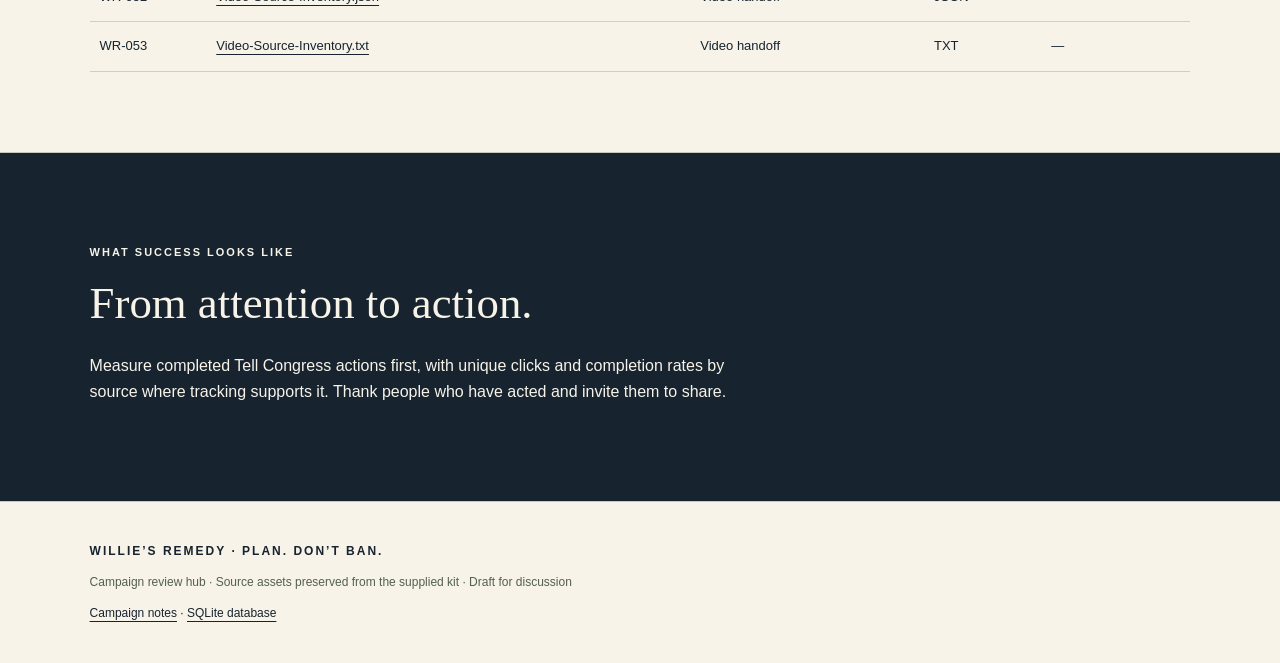
==== commit be3f9dfb: "Replace campaign designs with October 29 team-supplied imagery" ====
--- a/index.html
+++ b/index.html
@@ -1,11 +1,29 @@
 <!doctype html>
-<html lang="en"><head><meta charset="utf-8"><meta name="viewport" content="width=device-width,initial-scale=1"><title>Willie’s Remedy · Plan. Don’t Ban. | Campaign Review</title><meta name="description" content="Team review hub for Willie’s Remedy Plan. Don’t Ban. campaign: schedule, emails, social creative, and asset library."><link rel="stylesheet" href="review.css"></head><body>
+<html lang="en"><head><meta charset="utf-8"><meta name="viewport" content="width=device-width,initial-scale=1"><title>Willie’s Remedy · Plan. Don’t Ban. | Campaign Review</title><meta name="description" content="Team review hub for Willie’s Remedy Plan. Don’t Ban. campaign: schedule, emails, social creative, and asset library.">
+<link rel="canonical" href="https://tangent-west.github.io/GOH_willies/">
+<meta property="og:type" content="website">
+<meta property="og:url" content="https://tangent-west.github.io/GOH_willies/">
+<meta property="og:site_name" content="Willie’s Remedy × The Goodness of Hemp">
+<meta property="og:title" content="Willie’s Remedy · Plan. Don’t Ban.">
+<meta property="og:description" content="Keep the good growing. Explore the proposed campaign schedule, emails, and social creative.">
+<meta property="og:image" content="https://tangent-west.github.io/GOH_willies/assets/04-Social/01-Share-treatments/01-Willies-Legacy.png?v=20261029">
+<meta property="og:image:secure_url" content="https://tangent-west.github.io/GOH_willies/assets/04-Social/01-Share-treatments/01-Willies-Legacy.png?v=20261029">
+<meta property="og:image:type" content="image/png">
+<meta property="og:image:width" content="1080">
+<meta property="og:image:height" content="1350">
+<meta property="og:image:alt" content="Willie Nelson with his guitar. Plan. Don’t Ban. Standing with farmers since 1985.">
+<meta name="twitter:card" content="summary_large_image">
+<meta name="twitter:title" content="Willie’s Remedy · Plan. Don’t Ban.">
+<meta name="twitter:description" content="Keep the good growing. Explore the campaign schedule, emails, and social creative.">
+<meta name="twitter:image" content="https://tangent-west.github.io/GOH_willies/assets/04-Social/01-Share-treatments/01-Willies-Legacy.png?v=20261029">
+<meta name="twitter:image:alt" content="Willie Nelson with his guitar. Plan. Don’t Ban. Standing with farmers since 1985.">
+<link rel="stylesheet" href="review.css?v=20261029"></head><body>
 <header><a class="brand" href="#overview"><span class="remedy-name">WILLIE’S REMEDY</span><span class="brand-times" aria-hidden="true">×</span><img class="goh-logo" src="site-assets/goh-logo-transparent.png" alt="The Goodness of Hemp"></a><span class="status">DRAFT · TEAM REVIEW</span><nav aria-label="Campaign navigation"><a href="#overview">Overview</a><a href="#schedule">Schedule</a><a href="#emails">Emails</a><a href="#social">Socials</a><a href="#library">Asset library</a></nav></header>
-<main><section id="overview" class="hero"><div><p class="eyebrow partner-line">WILLIE’S REMEDY × THE GOODNESS OF HEMP</p><p class="eyebrow">NOVEMBER 10 — DECEMBER 10, 2026</p><h1>PLAN.<br>DON’T BAN.</h1><p class="intro">Keep the good growing.</p><p>A working campaign with Willie’s Remedy, built around Willie’s commitment to farmers. Explore the story, review the creative, and help shape the rollout.</p><a class="button" href="#schedule">Explore the campaign <span>↘</span></a><p class="small">Prepared for discussion. Nothing is scheduled or sent.</p></div><figure><img src="assets/04-Social/01-Share-treatments/01-Willies-Legacy.png" alt="Willie’s legacy campaign artwork" fetchpriority="high"><figcaption>SUPPLIED CAMPAIGN CREATIVE · TREATMENT 01</figcaption></figure></section>
+<main><section id="overview" class="hero"><div><p class="eyebrow partner-line">WILLIE’S REMEDY × THE GOODNESS OF HEMP</p><p class="eyebrow">NOVEMBER 10 — DECEMBER 10, 2026</p><h1>PLAN.<br>DON’T BAN.</h1><p class="intro">Keep the good growing.</p><p>A working campaign with Willie’s Remedy, built around Willie’s commitment to farmers. Explore the story, review the creative, and help shape the rollout.</p><a class="button" href="#schedule">Explore the campaign <span>↘</span></a><p class="small">Prepared for discussion. Nothing is scheduled or sent.</p></div><figure><img src="assets/04-Social/01-Share-treatments/01-Willies-Legacy.png?v=20261029" alt="Willie’s legacy campaign artwork" fetchpriority="high"><figcaption>REVISED TEAM-SUPPLIED CREATIVE · OCT 29</figcaption></figure></section>
 <section class="direction"><p class="eyebrow">THE CAMPAIGN AT A GLANCE</p><div class="three"><article><b>01 / The story</b><h2>Stand with farmers.</h2><p>Open with Willie’s farmer legacy, then connect it to the people growing and making hemp today.</p></article><article><b>02 / The invitation</b><h2>Add your voice.</h2><p>Invite people to review and send a Tell Congress message. Keep one clear action at the center of each placement.</p></article><article><b>03 / The rollout</b><h2>Build momentum.</h2><p>Four weekly emails, two final reminders, and social creative that carries the story between sends.</p></article></div></section>
-<aside class="reviewnote"><strong>For team discussion</strong><p>Confirm the legislative deadline and signed-bottle promotion details before launch. Countdown and giveaway language in the supplied files is provisional. Email preference links and story formats also need production review.</p></aside>
+<aside class="reviewnote"><strong>For team discussion · October 29 creative update</strong><p>Photography updated from Willie’s team-supplied sources. Final artwork remains for team review. Confirm the legislative deadline and signed-bottle promotion details before launch. Countdown and giveaway language in the supplied files is provisional. Email preference links and story formats also need production review.</p></aside>
 <section id="schedule"><div class="sectionhead"><div><p class="eyebrow">THE PROPOSED ROLLOUT</p><h2>One story. Six sends.</h2></div><p>All dates are 2026. Send times are to be confirmed.</p></div><div class="schedule" id="scheduleRows"></div><details><summary>Supporting social dates</summary><p>Nov 12: full carousel · Nov 19: farmer story · Nov 26: community thanks · Dec 3: carousel reshare · Dec 9: story reminder. Adapt supplied feed artwork for stories before posting.</p></details></section>
 <section id="emails"><div class="sectionhead"><div><p class="eyebrow">DESIGNS + EDITABLE COPY</p><h2>The email series.</h2></div><p>Select a send to review the design and full copy.</p></div><div id="emailTabs" class="tabs" role="group" aria-label="Choose an email"></div><div class="emailreview"><div><h3 id="emailTitle"></h3><p id="emailSubject"></p><div id="emailLinks" class="links"></div><details><summary>Read email and social copy</summary><pre id="emailCopy"></pre></details></div><a id="emailImageLink" target="_blank" rel="noopener"><img id="emailImage" alt="Selected campaign email design" loading="lazy"></a></div></section>
 <section id="social"><div class="sectionhead"><div><p class="eyebrow">FOUR TREATMENTS + ONE CAROUSEL</p><h2>Made to carry the story.</h2></div><p>Original 1080 × 1350 feed artwork. Open an image for the full-size file.</p></div><h3>Share treatments</h3><div id="socialGrid" class="grid"></div><h3 class="subhead">The four-slide carousel</h3><p>Use in order, 01–04. Each slide opens the original image.</p><div id="carouselGrid" class="grid"></div><details><summary>Read supplied social captions</summary><pre id="socialCopy"></pre></details></section>
-<section id="library"><div class="sectionhead"><div><p class="eyebrow">THE CAMPAIGN REFERENCE DESK</p><h2>Every asset, in one place.</h2></div><a href="asset-catalog.json" download>Download JSON database ↓</a></div><div class="filters"><label>Search assets<input id="search" type="search" placeholder="Name, date, or asset ID…"></label><label>Category<select id="category"><option value="">All categories</option><option>Base email</option><option>Campaign plan</option><option>Dated email</option><option>Social</option><option>Source notes</option></select></label></div><p id="count" aria-live="polite"></p><div class="tablewrap"><table><thead><tr><th>ID</th><th>Asset</th><th>Category</th><th>Format</th><th>Date</th></tr></thead><tbody id="assetRows"></tbody></table></div></section>
-<section class="closing"><p class="eyebrow">WHAT SUCCESS LOOKS LIKE</p><h2>From attention to action.</h2><p>Measure completed Tell Congress actions first, with unique clicks and completion rates by source where tracking supports it. Thank people who have acted and invite them to share.</p></section></main><footer><b>WILLIE’S REMEDY · PLAN. DON’T BAN.</b><p>Campaign review hub · Source assets preserved from the supplied kit · Draft for discussion</p><a href="README.md">Campaign notes</a> · <a href="asset-catalog.sqlite" download>SQLite database</a></footer><script src="review-data.js"></script><script src="review.js"></script></body></html>+<section id="library"><div class="sectionhead"><div><p class="eyebrow">THE CAMPAIGN REFERENCE DESK</p><h2>Every asset, in one place.</h2></div><a href="asset-catalog.json" download>Download JSON database ↓</a></div><div class="filters"><label>Search assets<input id="search" type="search" placeholder="Name, date, or asset ID…"></label><label>Category<select id="category"><option value="">All categories</option><option>Base email</option><option>Campaign plan</option><option>Dated email</option><option>Social</option><option>Source notes</option><option>Team source assets</option><option>Video handoff</option></select></label></div><p id="count" aria-live="polite"></p><div class="tablewrap"><table><thead><tr><th>ID</th><th>Asset</th><th>Category</th><th>Format</th><th>Date</th></tr></thead><tbody id="assetRows"></tbody></table></div></section>
+<section class="closing"><p class="eyebrow">WHAT SUCCESS LOOKS LIKE</p><h2>From attention to action.</h2><p>Measure completed Tell Congress actions first, with unique clicks and completion rates by source where tracking supports it. Thank people who have acted and invite them to share.</p></section></main><footer><b>WILLIE’S REMEDY · PLAN. DON’T BAN.</b><p>Campaign review hub · Source assets preserved from the supplied kit · Draft for discussion</p><a href="README.md">Campaign notes</a> · <a href="asset-catalog.sqlite" download>SQLite database</a></footer><script src="review-data.js?v=20261029"></script><script src="review.js?v=20261029"></script></body></html>
